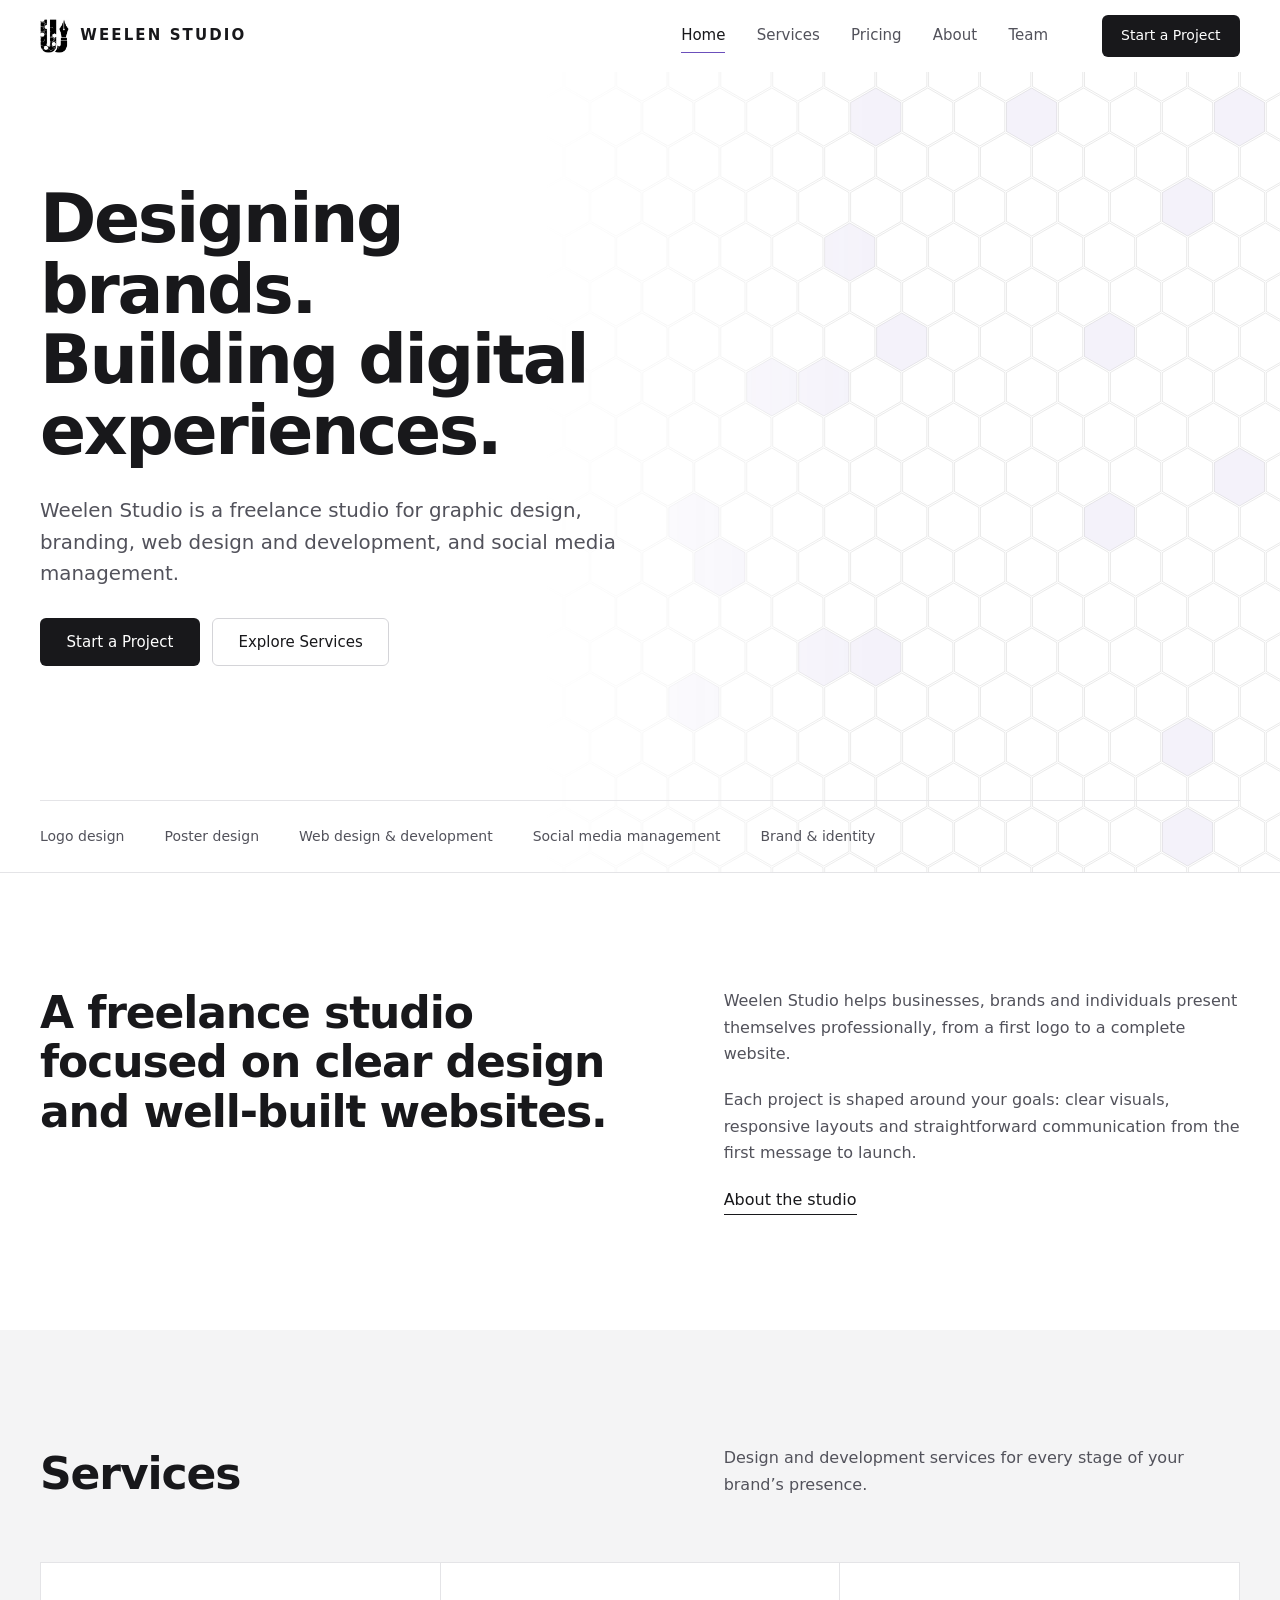
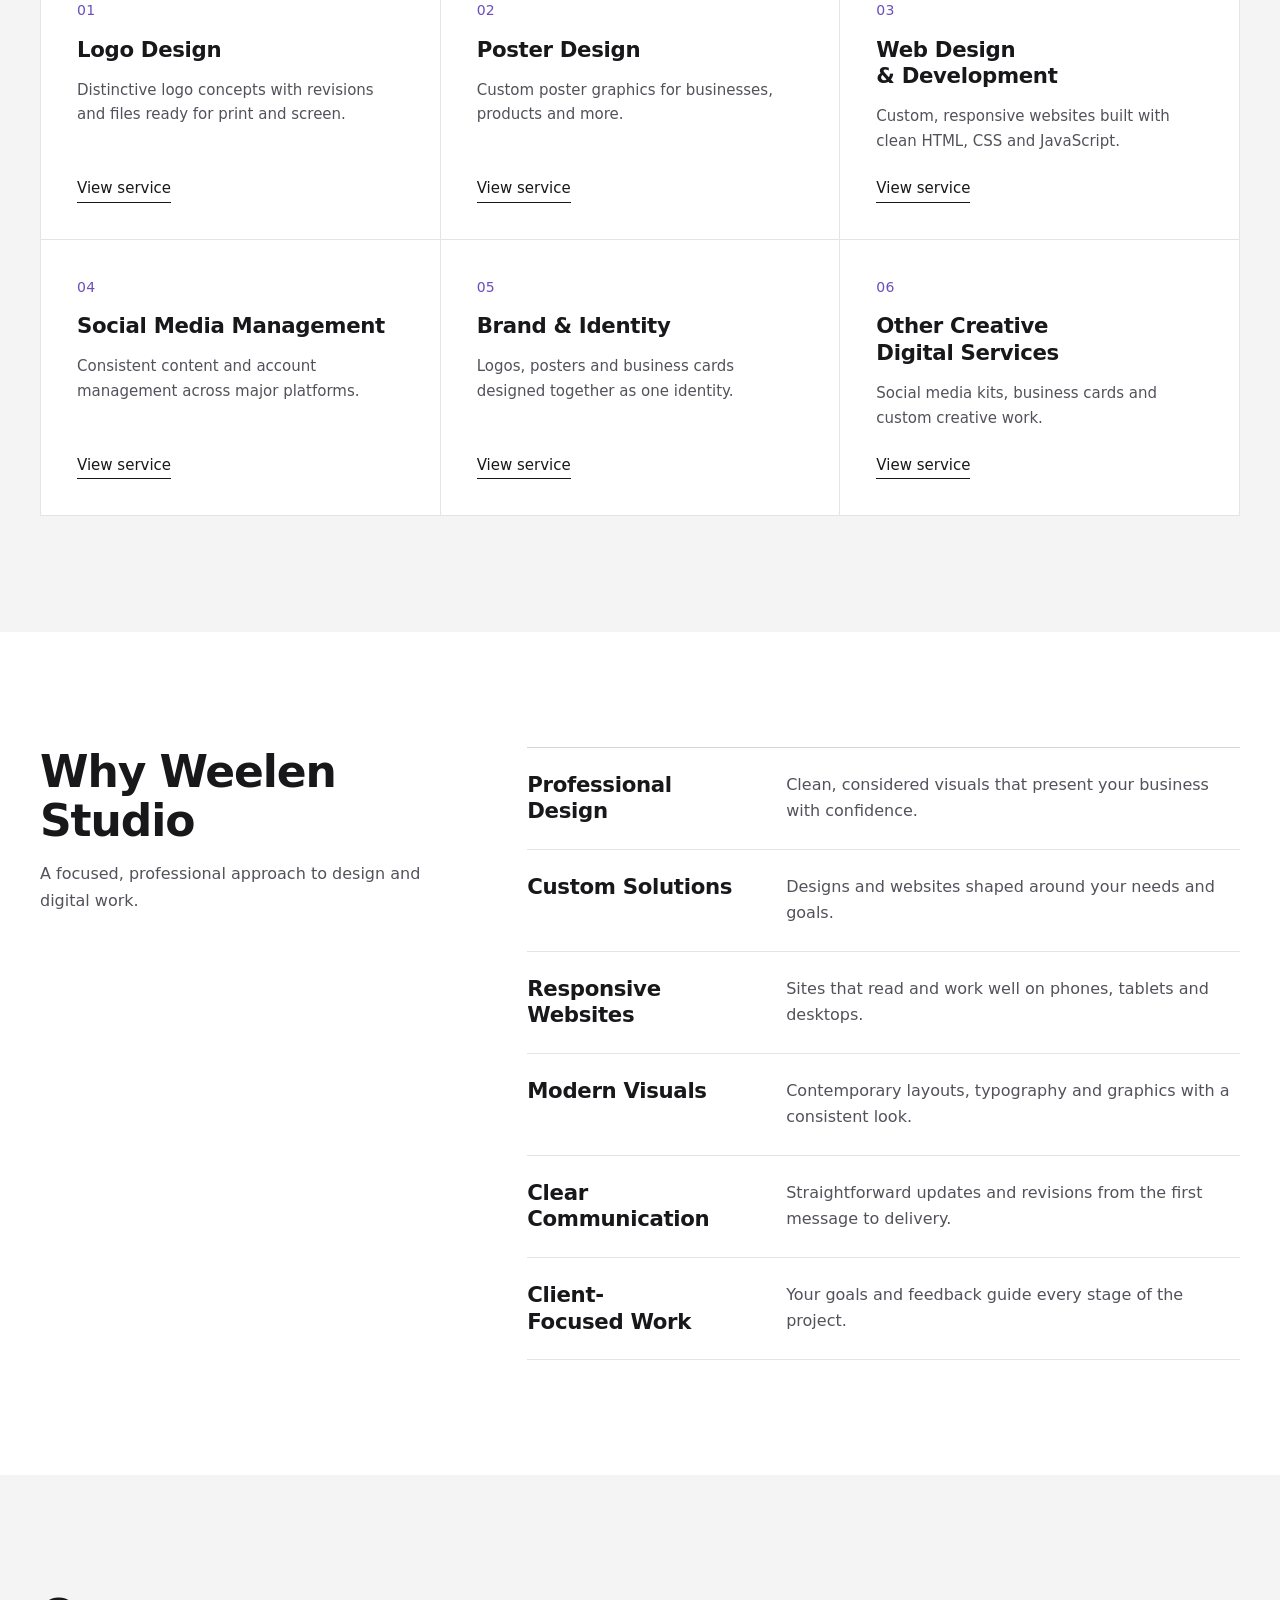
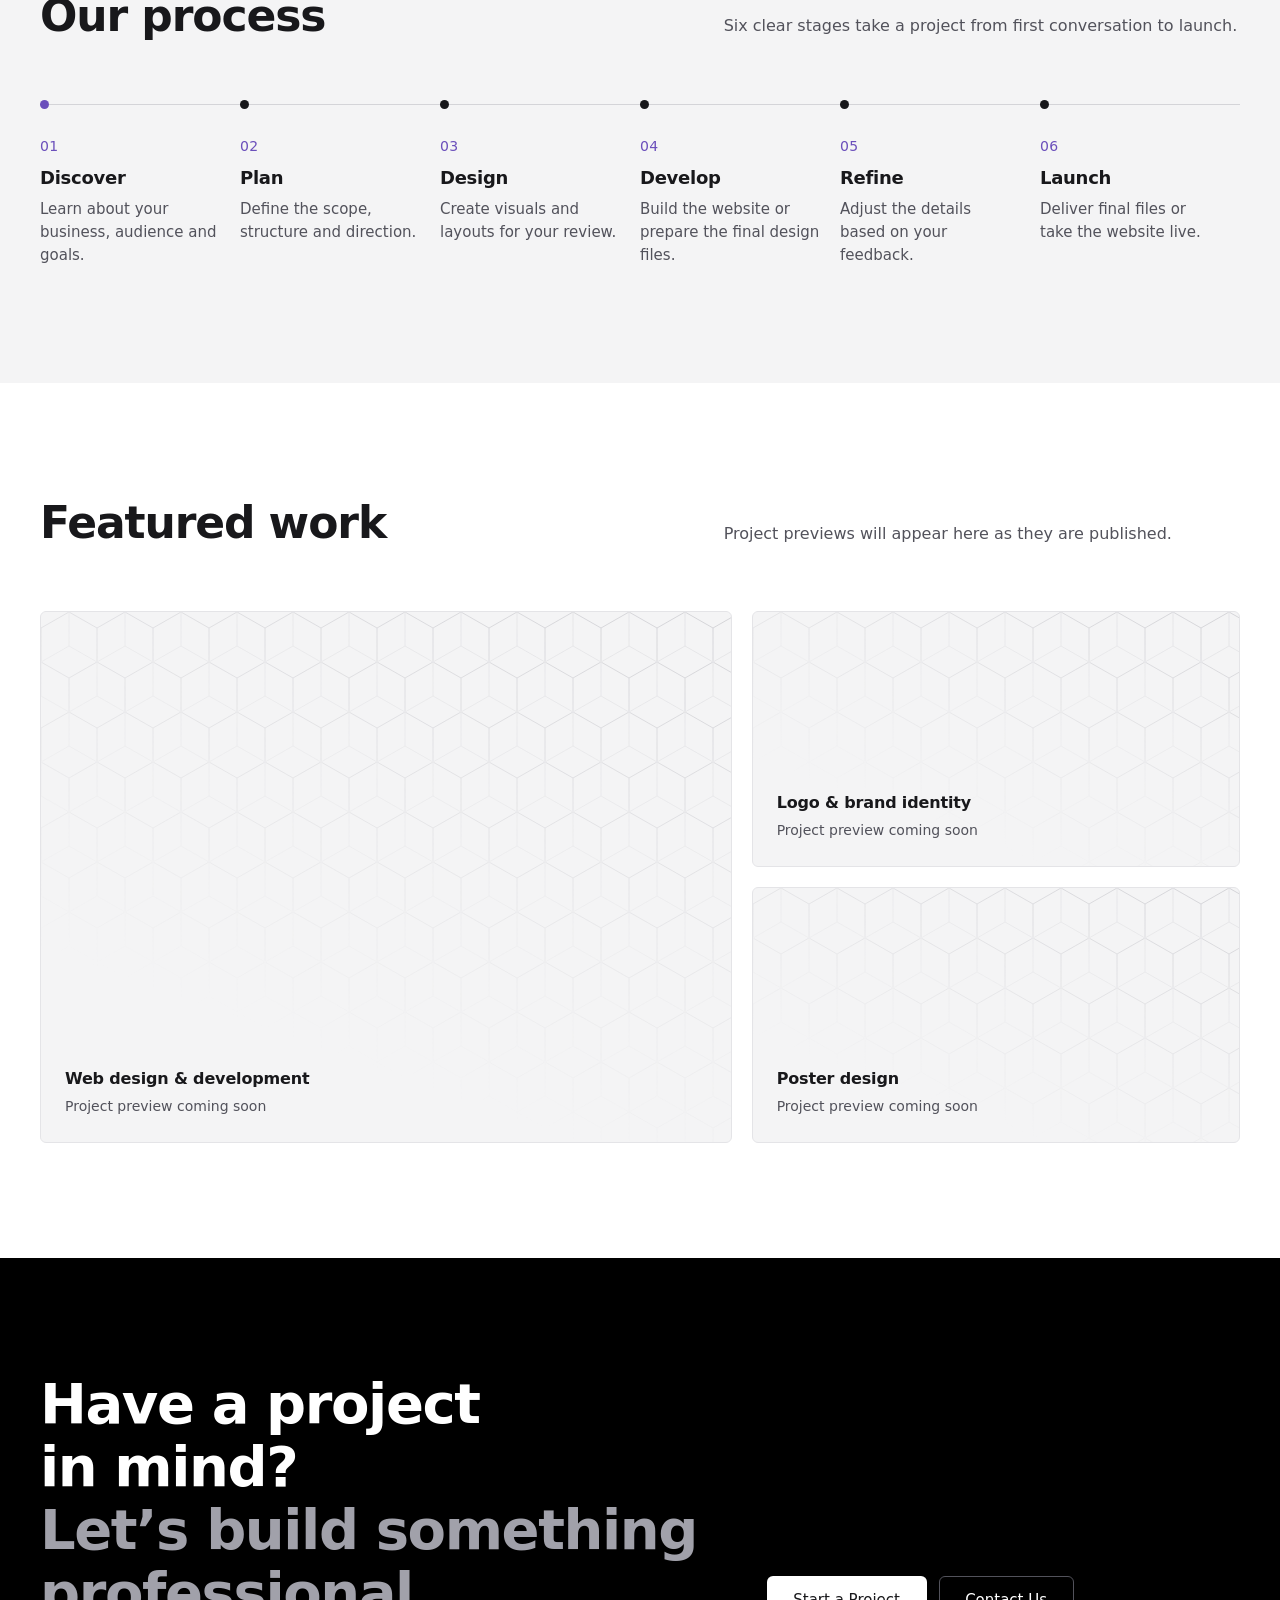
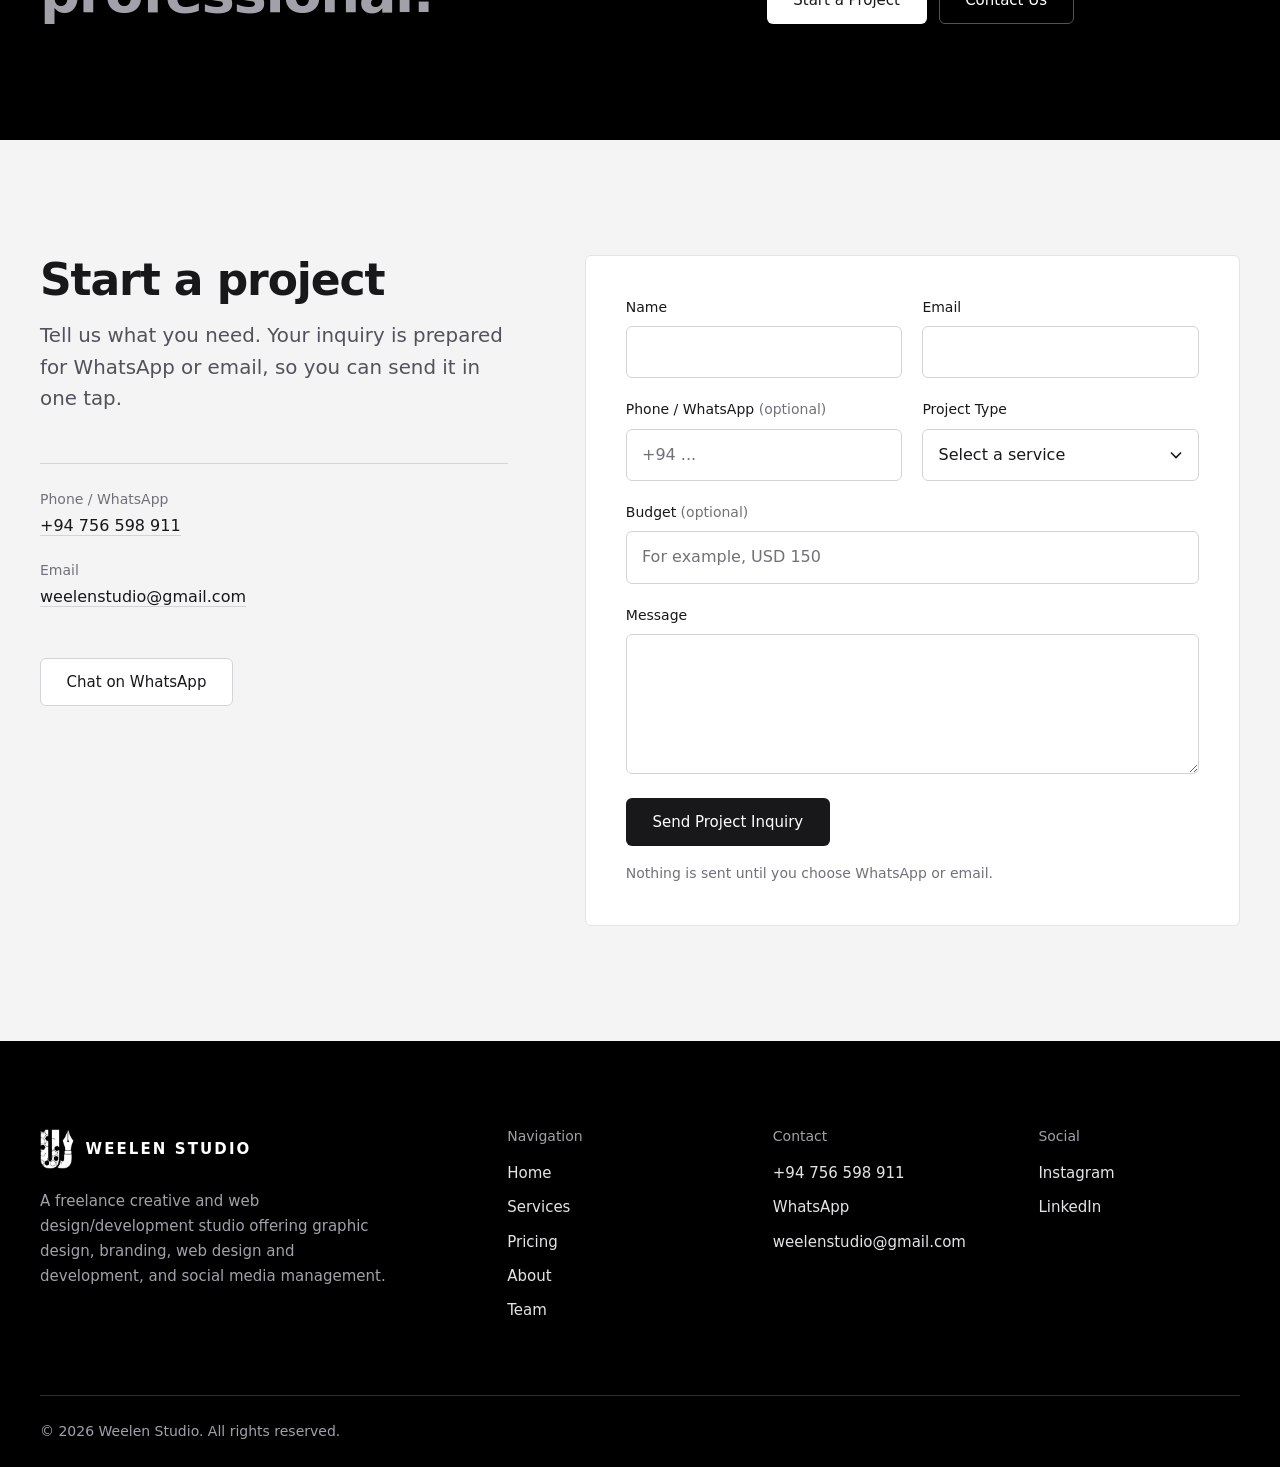
==== index.html @ c7cebca3 "Add files via upload" ====
<!DOCTYPE html>
<html lang="en">
<head>
  <meta charset="utf-8">
  <meta name="viewport" content="width=device-width, initial-scale=1">
  <title>Weelen Studio — Professional Design &amp; Web Development</title>
  <meta name="description" content="Weelen Studio is a freelance creative studio for logo and poster design, branding, web design and development, and social media management.">
  <meta name="theme-color" content="#ffffff">
  <!-- Replace https://www.example.com with the live domain before publishing -->
  <link rel="canonical" href="https://www.example.com/index.html">
  <meta property="og:type" content="website">
  <meta property="og:site_name" content="Weelen Studio">
  <meta property="og:title" content="Weelen Studio — Professional Design &amp; Web Development">
  <meta property="og:description" content="Weelen Studio is a freelance creative studio for logo and poster design, branding, web design and development, and social media management.">
  <meta property="og:url" content="https://www.example.com/index.html">
  <meta property="og:image" content="https://www.example.com/assets/og-image.png">
  <meta name="twitter:card" content="summary_large_image">
  <link rel="icon" type="image/png" href="favicon.png">
  <link rel="apple-touch-icon" href="apple-touch-icon.png">
  <link rel="stylesheet" href="style.css">
  <script>document.documentElement.classList.add('js');</script>
  <script src="script.js" defer></script>
  <script type="application/ld+json">
  {"@context":"https://schema.org","@type":"Organization","name":"Weelen Studio","email":"weelenstudio@gmail.com","telephone":"+94756598911","description":"Freelance creative and web design/development studio offering graphic design, branding, web design and development, and social media management."}
  </script>
</head>
<body>
  <a class="skip-link" href="#main">Skip to content</a>
  <header class="site-header">
    <div class="container header__inner">
      <a class="brand" href="index.html" aria-label="Weelen Studio — home">
        <img class="brand__mark" src="weelen-logo.png" alt="" width="29" height="34">
        <span class="brand__name">WEELEN STUDIO</span>
      </a>
      <nav class="nav" id="site-nav" aria-label="Primary">
        <ul class="nav__list">
          <li><a class="nav__link" href="index.html" aria-current="page">Home</a></li>
          <li><a class="nav__link" href="service.html">Services</a></li>
          <li><a class="nav__link" href="price.html">Pricing</a></li>
          <li><a class="nav__link" href="about.html">About</a></li>
          <li><a class="nav__link" href="team.html">Team</a></li>
        </ul>
        <a class="btn btn--primary btn--sm nav__cta" href="#contact">Start a Project</a>
      </nav>
      <button class="nav-toggle" type="button" aria-expanded="false" aria-controls="site-nav" aria-label="Open menu">
        <span class="nav-toggle__bar"></span><span class="nav-toggle__bar"></span><span class="nav-toggle__bar"></span>
      </button>
    </div>
  </header>
  <main id="main">
    <section class="hero" aria-labelledby="hero-title">
      <div class="hero__canvas" data-hero-canvas aria-hidden="true"><canvas></canvas></div>
      <div class="container hero__inner">
        <div class="hero__copy">
          <h1 id="hero-title"><span class="line"><span>Designing brands.</span></span><span class="line"><span>Building digital experiences.</span></span></h1>
          <p class="lead">Weelen Studio is a freelance studio for graphic design, branding, web design and development, and social media management.</p>
          <div class="btn-row">
            <a class="btn btn--primary" href="#contact">Start a Project</a>
            <a class="btn btn--ghost" href="service.html">Explore Services</a>
          </div>
        </div>
        <ul class="hero__scope" aria-label="Disciplines">
          <li>Logo design</li>
          <li>Poster design</li>
          <li>Web design &amp; development</li>
          <li>Social media management</li>
          <li>Brand &amp; identity</li>
        </ul>
      </div>
    </section>

    <section class="section" aria-labelledby="intro-title">
      <div class="container intro">
        <h2 id="intro-title" data-reveal>A freelance studio focused on clear design and well-built websites.</h2>
        <div class="intro__body" data-reveal data-reveal-delay="80">
          <p>Weelen Studio helps businesses, brands and individuals present themselves professionally, from a first logo to a complete website.</p>
          <p>Each project is shaped around your goals: clear visuals, responsive layouts and straightforward communication from the first message to launch.</p>
          <a class="link" href="about.html">About the studio</a>
        </div>
      </div>
    </section>

    <section class="section section--soft" aria-labelledby="services-title">
      <div class="container">
        <div class="section-head" data-reveal>
          <h2 id="services-title">Services</h2>
          <p>Design and development services for every stage of your brand&rsquo;s presence.</p>
        </div>
        <div class="svc-grid">
        <article class="svc" data-reveal data-reveal-delay="0">
          <span class="num">01</span>
          <h3>Logo Design</h3>
          <p>Distinctive logo concepts with revisions and files ready for print and screen.</p>
          <a class="link" href="service.html#logo-design">View service<span class="visually-hidden">: Logo Design</span></a>
        </article>
        <article class="svc" data-reveal data-reveal-delay="70">
          <span class="num">02</span>
          <h3>Poster Design</h3>
          <p>Custom poster graphics for businesses, products and more.</p>
          <a class="link" href="service.html#poster-design">View service<span class="visually-hidden">: Poster Design</span></a>
        </article>
        <article class="svc" data-reveal data-reveal-delay="140">
          <span class="num">03</span>
          <h3>Web Design &amp; Development</h3>
          <p>Custom, responsive websites built with clean HTML, CSS and JavaScript.</p>
          <a class="link" href="service.html#web-design">View service<span class="visually-hidden">: Web Design &amp; Development</span></a>
        </article>
        <article class="svc" data-reveal data-reveal-delay="0">
          <span class="num">04</span>
          <h3>Social Media Management</h3>
          <p>Consistent content and account management across major platforms.</p>
          <a class="link" href="service.html#social-media">View service<span class="visually-hidden">: Social Media Management</span></a>
        </article>
        <article class="svc" data-reveal data-reveal-delay="70">
          <span class="num">05</span>
          <h3>Brand &amp; Identity</h3>
          <p>Logos, posters and business cards designed together as one identity.</p>
          <a class="link" href="service.html#brand-identity">View service<span class="visually-hidden">: Brand &amp; Identity</span></a>
        </article>
        <article class="svc" data-reveal data-reveal-delay="140">
          <span class="num">06</span>
          <h3>Other Creative Digital Services</h3>
          <p>Social media kits, business cards and custom creative work.</p>
          <a class="link" href="service.html#other-services">View service<span class="visually-hidden">: Other Creative Digital Services</span></a>
        </article>
        </div>
      </div>
    </section>

    <section class="section" aria-labelledby="why-title">
      <div class="container why">
        <div class="why__head" data-reveal>
          <h2 id="why-title">Why Weelen Studio</h2>
          <p>A focused, professional approach to design and digital work.</p>
        </div>
        <div class="rows">
          <div class="row" data-reveal>
            <h3>Professional Design</h3>
            <p>Clean, considered visuals that present your business with confidence.</p>
          </div>
          <div class="row" data-reveal>
            <h3>Custom Solutions</h3>
            <p>Designs and websites shaped around your needs and goals.</p>
          </div>
          <div class="row" data-reveal>
            <h3>Responsive Websites</h3>
            <p>Sites that read and work well on phones, tablets and desktops.</p>
          </div>
          <div class="row" data-reveal>
            <h3>Modern Visuals</h3>
            <p>Contemporary layouts, typography and graphics with a consistent look.</p>
          </div>
          <div class="row" data-reveal>
            <h3>Clear Communication</h3>
            <p>Straightforward updates and revisions from the first message to delivery.</p>
          </div>
          <div class="row" data-reveal>
            <h3>Client-Focused Work</h3>
            <p>Your goals and feedback guide every stage of the project.</p>
          </div>
        </div>
      </div>
    </section>

    <section class="section section--soft" aria-labelledby="process-title">
      <div class="container">
        <div class="section-head" data-reveal>
          <h2 id="process-title">Our process</h2>
          <p>Six clear stages take a project from first conversation to launch.</p>
        </div>
        <ol class="steps">
        <li class="step" data-reveal data-reveal-delay="0">
          <span class="num">01</span>
          <h3>Discover</h3>
          <p>Learn about your business, audience and goals.</p>
        </li>
        <li class="step" data-reveal data-reveal-delay="60">
          <span class="num">02</span>
          <h3>Plan</h3>
          <p>Define the scope, structure and direction.</p>
        </li>
        <li class="step" data-reveal data-reveal-delay="120">
          <span class="num">03</span>
          <h3>Design</h3>
          <p>Create visuals and layouts for your review.</p>
        </li>
        <li class="step" data-reveal data-reveal-delay="180">
          <span class="num">04</span>
          <h3>Develop</h3>
          <p>Build the website or prepare the final design files.</p>
        </li>
        <li class="step" data-reveal data-reveal-delay="240">
          <span class="num">05</span>
          <h3>Refine</h3>
          <p>Adjust the details based on your feedback.</p>
        </li>
        <li class="step" data-reveal data-reveal-delay="300">
          <span class="num">06</span>
          <h3>Launch</h3>
          <p>Deliver final files or take the website live.</p>
        </li>
        </ol>
      </div>
    </section>

    <section class="section" aria-labelledby="work-title">
      <div class="container">
        <div class="section-head" data-reveal>
          <h2 id="work-title">Featured work</h2>
          <p>Project previews will appear here as they are published.</p>
        </div>
        <div class="work">
          <figure class="work__item work__item--lg" data-reveal>
            <figcaption><strong>Web design &amp; development</strong><span>Project preview coming soon</span></figcaption>
          </figure>
          <figure class="work__item work__item--sm" data-reveal data-reveal-delay="80">
            <figcaption><strong>Logo &amp; brand identity</strong><span>Project preview coming soon</span></figcaption>
          </figure>
          <figure class="work__item work__item--sm" data-reveal data-reveal-delay="160">
            <figcaption><strong>Poster design</strong><span>Project preview coming soon</span></figcaption>
          </figure>
        </div>
      </div>
    </section>

    <section class="section section--dark cta" aria-labelledby="cta-title">
      <div class="container cta__inner">
        <h2 id="cta-title" data-reveal>Have a project in mind? <span>Let&rsquo;s build something professional.</span></h2>
        <div class="btn-row" data-reveal data-reveal-delay="80">
          <a class="btn btn--light" href="#contact">Start a Project</a>
          <a class="btn btn--outline-light" href="mailto:weelenstudio@gmail.com">Contact Us</a>
        </div>
      </div>
    </section>

  <section class="section contact" id="contact" aria-labelledby="contact-title">
    <div class="container contact__grid">
      <div class="contact__info" data-reveal>
        <div>
          <h2 id="contact-title">Start a project</h2>
          <p class="lead">Tell us what you need. Your inquiry is prepared for WhatsApp or email, so you can send it in one tap.</p>
        </div>
        <dl class="contact__list">
          <div><dt>Phone / WhatsApp</dt><dd><a href="tel:+94756598911">+94 756 598 911</a></dd></div>
          <div><dt>Email</dt><dd><a href="mailto:weelenstudio@gmail.com">weelenstudio@gmail.com</a></dd></div>
        </dl>
        <div class="btn-row">
          <a class="btn btn--whatsapp" data-whatsapp href="https://wa.me/94756598911?text=Hello%20Weelen%20Studio%2C%20I%20would%20like%20to%20start%20a%20project.%20Could%20we%20discuss%20the%20details%3F" target="_blank" rel="noopener">Chat on WhatsApp</a>
        </div>
      </div>
      <div class="contact__form" data-reveal data-reveal-delay="80">
        <form id="inquiry-form" novalidate aria-label="Project inquiry">
          <div class="form-grid">
            <div class="field">
              <label for="f-name">Name</label>
              <input class="input" id="f-name" name="name" type="text" autocomplete="name" aria-describedby="error-name" required>
              <p class="field__error" id="error-name"></p>
            </div>
            <div class="field">
              <label for="f-email">Email</label>
              <input class="input" id="f-email" name="email" type="email" autocomplete="email" aria-describedby="error-email" required>
              <p class="field__error" id="error-email"></p>
            </div>
            <div class="field">
              <label for="f-phone">Phone / WhatsApp <span class="opt">(optional)</span></label>
              <input class="input" id="f-phone" name="phone" type="tel" autocomplete="tel" placeholder="+94 ..." aria-describedby="error-phone">
              <p class="field__error" id="error-phone"></p>
            </div>
            <div class="field">
              <label for="f-type">Project Type</label>
              <select class="select" id="f-type" name="type" aria-describedby="error-type" required>
                <option value="">Select a service</option>
                <option value="Logo Design">Logo Design</option><option value="Poster Design">Poster Design</option><option value="Web Design &amp; Development">Web Design &amp; Development</option><option value="Social Media Management">Social Media Management</option><option value="Brand &amp; Identity">Brand &amp; Identity</option><option value="Other creative services">Other creative services</option>
              </select>
              <p class="field__error" id="error-type"></p>
            </div>
            <div class="field field--full">
              <label for="f-budget">Budget <span class="opt">(optional)</span></label>
              <input class="input" id="f-budget" name="budget" type="text" placeholder="For example, USD 150" aria-describedby="error-budget">
              <p class="field__error" id="error-budget"></p>
            </div>
            <div class="field field--full">
              <label for="f-message">Message</label>
              <textarea class="textarea" id="f-message" name="message" aria-describedby="error-message" required></textarea>
              <p class="field__error" id="error-message"></p>
            </div>
          </div>
          <div class="form-actions">
            <button class="btn btn--primary" type="submit">Send Project Inquiry</button>
            <p class="form-note">Nothing is sent until you choose WhatsApp or email.</p>
          </div>
        </form>
        <div class="form-success" id="form-success" role="status" hidden>
          <h3>Your inquiry is ready</h3>
          <p>This website does not send messages by itself. Choose how you would like to send your inquiry to Weelen Studio.</p>
          <div class="btn-row">
            <a class="btn btn--primary" id="send-whatsapp" href="https://wa.me/94756598911?text=Hello%20Weelen%20Studio%2C%20I%20would%20like%20to%20start%20a%20project.%20Could%20we%20discuss%20the%20details%3F" target="_blank" rel="noopener">Send on WhatsApp</a>
            <a class="btn btn--ghost" id="send-email" href="mailto:weelenstudio@gmail.com">Send by email</a>
            <button class="btn btn--ghost" id="edit-inquiry" type="button">Edit inquiry</button>
          </div>
        </div>
      </div>
    </div>
  </section>
  </main>

  <footer class="site-footer">
    <div class="container">
      <div class="footer__grid">
        <div class="footer__brand">
          <a class="brand" href="index.html" aria-label="Weelen Studio — home">
            <img class="brand__mark" src="weelen-logo-white.png" alt="" width="34" height="40" loading="lazy">
            <span class="brand__name">WEELEN STUDIO</span>
          </a>
          <p>A freelance creative and web design/development studio offering graphic design, branding, web design and development, and social media management.</p>
        </div>
        <nav aria-label="Footer">
          <h2 class="footer__title">Navigation</h2>
          <ul class="footer__list">
          <li><a href="index.html">Home</a></li>
          <li><a href="service.html">Services</a></li>
          <li><a href="price.html">Pricing</a></li>
          <li><a href="about.html">About</a></li>
          <li><a href="team.html">Team</a></li>
          </ul>
        </nav>
        <div>
          <h2 class="footer__title">Contact</h2>
          <ul class="footer__list">
            <li><a href="tel:+94756598911">+94 756 598 911</a></li>
            <li><a href="https://wa.me/94756598911?text=Hello%20Weelen%20Studio%2C%20I%20would%20like%20to%20start%20a%20project.%20Could%20we%20discuss%20the%20details%3F" target="_blank" rel="noopener">WhatsApp</a></li>
            <li><a href="mailto:weelenstudio@gmail.com">weelenstudio@gmail.com</a></li>
          </ul>
        </div>
        <div>
          <h2 class="footer__title">Social</h2>
          <ul class="footer__list">
            <li><a href="https://www.instagram.com/" target="_blank" rel="noopener">Instagram</a></li>
            <li><a href="https://www.linkedin.com/" target="_blank" rel="noopener">LinkedIn</a></li>
          </ul>
        </div>
      </div>
      <div class="footer__bottom">
        <p>&copy; 2026 Weelen Studio. All rights reserved.</p>
      </div>
    </div>
  </footer>

  <button class="to-top" type="button" aria-label="Back to top">
    <svg width="18" height="18" viewBox="0 0 18 18" fill="none" stroke="currentColor" stroke-width="1.6" aria-hidden="true"><path d="M9 14.5V3.5M3.5 8.5 9 3l5.5 5.5"/></svg>
  </button>
</body>
</html>
---- style.css ----
/* ==========================================================================
   Weelen Studio — shared stylesheet
   1. Design tokens (edit here to re-theme the whole site)
   2. Base
   3. Layout & utilities
   4. Components (header, buttons, cards, forms, footer)
   5. Page sections (home, services, pricing, about, team)
   6. Motion & accessibility
   ========================================================================== */

/* 1. DESIGN TOKENS --------------------------------------------------------- */
:root {
  /* Palette — black, white, charcoal, soft gray + one refined accent */
  --white: #ffffff;
  --black: #000000;
  --charcoal: #27272a;
  --ink: #18181b;
  --gray-700: #3f3f46;
  --gray-600: #52525b;
  --gray-500: #71717a;
  --gray-300: #d4d4d8;
  --gray-200: #e4e4e7;
  --gray-100: #f4f4f5;

  --accent: #6b4fbb;            /* refined purple, used sparingly */
  --accent-strong: #573fa0;     /* hover / pressed */
  --accent-soft: #f1eefa;       /* very light tint */
  --accent-on-dark: #b3a1f0;    /* accent that keeps contrast on black */

  /* RGB triplets (used by the hero canvas and translucent overlays) */
  --ink-rgb: 24, 24, 27;
  --accent-rgb: 107, 79, 187;

  /* Semantic colors */
  --bg: var(--white);
  --bg-alt: var(--gray-100);
  --bg-dark: var(--black);
  --text: var(--ink);
  --text-muted: var(--gray-600);
  --text-subtle: var(--gray-500);
  --text-on-dark: var(--white);
  --text-on-dark-muted: #a1a1aa;
  --border: var(--gray-200);
  --border-strong: var(--gray-300);
  --border-dark: #2f2f33;
  --focus: var(--accent);
  --error: #b42318;

  /* Typography */
  --font: system-ui, -apple-system, BlinkMacSystemFont, 'Segoe UI', Roboto, Oxygen, Ubuntu, Cantarell, 'Open Sans', 'Helvetica Neue', sans-serif;
  --fs-sm: 0.875rem;
  --fs-base: 1rem;
  --fs-lead: clamp(1.0625rem, 1rem + 0.3vw, 1.25rem);
  --fs-h3: clamp(1.125rem, 1.05rem + 0.35vw, 1.375rem);
  --fs-h2: clamp(1.75rem, 1.25rem + 2vw, 2.75rem);
  --fs-h1: clamp(2.375rem, 1.35rem + 4.2vw, 4.25rem);

  /* Spacing & shape */
  --container: 1200px;
  --gutter: clamp(1.25rem, 4vw, 2.5rem);
  --section-space: clamp(4rem, 9vw, 7.5rem);
  --header-h: 72px;
  --radius: 6px;
  --ease: cubic-bezier(0.22, 0.68, 0.2, 1);
}

/* 2. BASE ------------------------------------------------------------------ */
*, *::before, *::after { box-sizing: border-box; }

html {
  scroll-behavior: smooth;
  scroll-padding-top: calc(var(--header-h) + 1rem);
  -webkit-text-size-adjust: 100%;
}

body {
  margin: 0;
  font-family: var(--font);
  font-size: var(--fs-base);
  line-height: 1.65;
  color: var(--text);
  background: var(--bg);
  -webkit-font-smoothing: antialiased;
  text-rendering: optimizeLegibility;
  overflow-x: hidden;
}

body.is-locked { overflow: hidden; }

img, svg, canvas { display: block; max-width: 100%; }

h1, h2, h3, h4 {
  margin: 0;
  font-weight: 600;
  line-height: 1.12;
  letter-spacing: -0.025em;
  text-wrap: balance;
}
h1 { font-size: var(--fs-h1); letter-spacing: -0.035em; line-height: 1.04; }
h2 { font-size: var(--fs-h2); }
h3 { font-size: var(--fs-h3); letter-spacing: -0.015em; line-height: 1.25; }

p { margin: 0; }
ul, ol { margin: 0; padding: 0; list-style: none; }

a { color: inherit; text-decoration: none; }

button { font: inherit; color: inherit; cursor: pointer; }

:focus-visible {
  outline: 2px solid var(--focus);
  outline-offset: 3px;
  border-radius: 2px;
}

::selection { background: var(--ink); color: var(--white); }

/* 3. LAYOUT & UTILITIES ---------------------------------------------------- */
.container {
  width: 100%;
  max-width: calc(var(--container) + var(--gutter) * 2);
  margin-inline: auto;
  padding-inline: var(--gutter);
}

.section { padding-block: var(--section-space); }
.section--soft { background: var(--bg-alt); }
.section--dark { background: var(--bg-dark); color: var(--text-on-dark); }

.section-head {
  display: grid;
  grid-template-columns: minmax(0, 6fr) minmax(0, 5fr);
  gap: 1.25rem 4rem;
  align-items: end;
  margin-bottom: clamp(2.5rem, 5vw, 4rem);
}
.section-head p { color: var(--text-muted); max-width: 34rem; }

.lead { font-size: var(--fs-lead); color: var(--text-muted); line-height: 1.6; max-width: 38rem; }

.visually-hidden {
  position: absolute !important;
  width: 1px; height: 1px;
  margin: -1px; padding: 0;
  overflow: hidden;
  clip: rect(0 0 0 0);
  white-space: nowrap;
  border: 0;
}

.skip-link {
  position: fixed;
  top: 0.75rem; left: 0.75rem;
  z-index: 1000;
  padding: 0.65rem 1rem;
  background: var(--ink);
  color: var(--white);
  border-radius: var(--radius);
  transform: translateY(-200%);
  transition: transform 0.2s var(--ease);
}
.skip-link:focus { transform: translateY(0); }

.link {
  display: inline-flex;
  align-items: center;
  gap: 0.4rem;
  font-weight: 500;
  border-bottom: 1px solid currentColor;
  padding-bottom: 1px;
  transition: color 0.2s, border-color 0.2s;
}
.link:hover { color: var(--accent); }
.section--dark .link:hover, .site-footer .link:hover { color: var(--accent-on-dark); }

/* 4. COMPONENTS ------------------------------------------------------------ */

/* Buttons */
.btn {
  display: inline-flex;
  align-items: center;
  justify-content: center;
  gap: 0.5rem;
  min-height: 48px;
  padding: 0.8rem 1.6rem;
  border: 1px solid transparent;
  border-radius: var(--radius);
  font-size: 0.9375rem;
  font-weight: 500;
  line-height: 1.2;
  text-align: center;
  transition: background-color 0.25s var(--ease), color 0.25s var(--ease),
    border-color 0.25s var(--ease), transform 0.25s var(--ease);
}
.btn:active { transform: translateY(1px); }

.btn--primary { background: var(--ink); color: var(--white); }
.btn--primary:hover { background: var(--accent); }

.btn--ghost { border-color: var(--border-strong); color: var(--ink); background: transparent; }
.btn--ghost:hover { border-color: var(--ink); background: var(--ink); color: var(--white); }

.btn--light { background: var(--white); color: var(--ink); }
.btn--light:hover { background: var(--accent-on-dark); }

.btn--outline-light { border-color: #52525b; color: var(--white); background: transparent; }
.btn--outline-light:hover { border-color: var(--white); background: var(--white); color: var(--ink); }

.btn--whatsapp { border-color: var(--border-strong); background: var(--white); color: var(--ink); }
.btn--whatsapp:hover { border-color: var(--ink); background: var(--ink); color: var(--white); }

.btn--sm { min-height: 42px; padding: 0.55rem 1.15rem; font-size: 0.875rem; }

.btn-row { display: flex; flex-wrap: wrap; gap: 0.75rem; }

.section--dark :focus-visible, .site-footer :focus-visible { outline-color: var(--accent-on-dark); }

/* Header */
.site-header {
  position: sticky;
  top: 0;
  z-index: 100;
  height: var(--header-h);
  background: var(--white);
  border-bottom: 1px solid transparent;
  transition: border-color 0.3s;
}
.site-header.is-scrolled { border-bottom-color: var(--border); }

.header__inner {
  display: flex;
  align-items: center;
  justify-content: space-between;
  height: 100%;
  gap: 1.5rem;
}

.brand { display: inline-flex; align-items: center; gap: 0.7rem; flex-shrink: 0; }
.brand__mark { width: auto; height: 34px; }
.brand__name { font-size: 0.9375rem; font-weight: 700; letter-spacing: 0.14em; white-space: nowrap; }

.nav { display: flex; align-items: center; gap: 2.5rem; }
.nav__list { display: flex; align-items: center; gap: 0.25rem; }
.nav__link {
  position: relative;
  display: inline-block;
  padding: 0.5rem 0.85rem;
  font-size: 0.9375rem;
  color: var(--text-muted);
  transition: color 0.2s;
}
.nav__link::after {
  content: "";
  position: absolute;
  left: 0.85rem; right: 0.85rem; bottom: 0.2rem;
  height: 1px;
  background: var(--ink);
  transform: scaleX(0);
  transform-origin: left;
  transition: transform 0.3s var(--ease);
}
.nav__link:hover { color: var(--ink); }
.nav__link:hover::after { transform: scaleX(1); }
.nav__link[aria-current="page"] { color: var(--ink); font-weight: 500; }
.nav__link[aria-current="page"]::after { transform: scaleX(1); background: var(--accent); }

.nav-toggle {
  display: none;
  position: relative;
  width: 44px; height: 44px;
  margin-right: -10px;
  padding: 0;
  border: 0;
  background: transparent;
}
.nav-toggle__bar {
  position: absolute;
  left: 11px; right: 11px;
  height: 2px;
  background: var(--ink);
  transition: transform 0.3s var(--ease), opacity 0.2s;
}
.nav-toggle__bar:nth-child(1) { top: 16px; }
.nav-toggle__bar:nth-child(2) { top: 21px; }
.nav-toggle__bar:nth-child(3) { top: 26px; }
.nav-toggle[aria-expanded="true"] .nav-toggle__bar:nth-child(1) { transform: translateY(5px) rotate(45deg); }
.nav-toggle[aria-expanded="true"] .nav-toggle__bar:nth-child(2) { opacity: 0; }
.nav-toggle[aria-expanded="true"] .nav-toggle__bar:nth-child(3) { transform: translateY(-5px) rotate(-45deg); }

@media (max-width: 900px) {
  .nav-toggle { display: block; }

  .nav {
    position: fixed;
    top: var(--header-h);
    left: 0; right: 0;
    height: calc(100vh - var(--header-h));
    height: calc(100dvh - var(--header-h));
    flex-direction: column;
    align-items: stretch;
    justify-content: flex-start;
    gap: 2rem;
    padding: 1.5rem var(--gutter) 2.5rem;
    background: var(--white);
    border-top: 1px solid var(--border);
    overflow-y: auto;
    opacity: 0;
    visibility: hidden;
    transform: translateY(-10px);
    transition: opacity 0.3s var(--ease), transform 0.3s var(--ease), visibility 0s linear 0.3s;
  }
  .nav.is-open {
    opacity: 1;
    visibility: visible;
    transform: none;
    transition-delay: 0s;
  }

  .nav__list { flex-direction: column; align-items: stretch; gap: 0; }
  .nav__list li { border-bottom: 1px solid var(--border); }
  .nav__link {
    display: block;
    padding: 1.1rem 0;
    font-size: 1.375rem;
    letter-spacing: -0.015em;
    color: var(--ink);
  }
  .nav__link::after { display: none; }
  .nav__link[aria-current="page"] { color: var(--accent); }

  .nav__list li, .nav__cta {
    opacity: 0;
    transform: translateY(8px);
    transition: opacity 0.35s var(--ease), transform 0.35s var(--ease);
  }
  .nav.is-open .nav__list li, .nav.is-open .nav__cta { opacity: 1; transform: none; }
  .nav.is-open .nav__list li:nth-child(1) { transition-delay: 0.04s; }
  .nav.is-open .nav__list li:nth-child(2) { transition-delay: 0.08s; }
  .nav.is-open .nav__list li:nth-child(3) { transition-delay: 0.12s; }
  .nav.is-open .nav__list li:nth-child(4) { transition-delay: 0.16s; }
  .nav.is-open .nav__list li:nth-child(5) { transition-delay: 0.2s; }
  .nav.is-open .nav__cta { transition-delay: 0.26s; }
}

@media (max-width: 380px) {
  .brand__name { font-size: 0.8125rem; letter-spacing: 0.1em; }
}

/* Numbered markers (used only where content is genuinely a sequence) */
.num {
  font-size: var(--fs-sm);
  font-weight: 500;
  color: var(--accent);
  font-variant-numeric: tabular-nums;
  letter-spacing: 0.02em;
}

/* Service overview grid */
.svc-grid {
  display: grid;
  grid-template-columns: repeat(3, minmax(0, 1fr));
  border-top: 1px solid var(--border);
  border-left: 1px solid var(--border);
}
.svc {
  display: flex;
  flex-direction: column;
  gap: 0.9rem;
  padding: clamp(1.5rem, 3vw, 2.25rem);
  background: var(--white);
  border-right: 1px solid var(--border);
  border-bottom: 1px solid var(--border);
  transition: background-color 0.3s var(--ease);
}
.svc:hover { background: var(--accent-soft); }
.svc p { color: var(--text-muted); font-size: 0.9375rem; flex: 1; }
.svc .link { align-self: flex-start; font-size: 0.9375rem; margin-top: 0.5rem; }

/* Features / definition rows */
.rows { border-top: 1px solid var(--border-strong); }
.row {
  display: grid;
  grid-template-columns: minmax(0, 1fr) minmax(0, 2fr);
  gap: 0.5rem 2rem;
  padding-block: 1.5rem;
  border-bottom: 1px solid var(--border);
}
.row p { color: var(--text-muted); }

/* Forms */
.field { display: flex; flex-direction: column; gap: 0.45rem; }
.field label { font-size: var(--fs-sm); font-weight: 500; }
.field .opt { color: var(--text-subtle); font-weight: 400; }

.input, .select, .textarea {
  width: 100%;
  min-height: 48px;
  padding: 0.75rem 0.95rem;
  font: inherit;
  font-size: 1rem;
  color: var(--ink);
  background: var(--white);
  border: 1px solid var(--border-strong);
  border-radius: var(--radius);
  transition: border-color 0.2s, box-shadow 0.2s;
}
.textarea { min-height: 140px; resize: vertical; line-height: 1.55; }
.select {
  appearance: none;
  padding-right: 2.5rem;
  background-image: url("data:image/svg+xml,%3Csvg xmlns='http://www.w3.org/2000/svg' width='12' height='8' viewBox='0 0 12 8' fill='none' stroke='%2318181b' stroke-width='1.6'%3E%3Cpath d='m1 1.5 5 5 5-5'/%3E%3C/svg%3E");
  background-repeat: no-repeat;
  background-position: right 1rem center;
}
.input:hover, .select:hover, .textarea:hover { border-color: var(--gray-500); }
.input:focus, .select:focus, .textarea:focus {
  outline: none;
  border-color: var(--accent);
  box-shadow: 0 0 0 3px rgba(var(--accent-rgb), 0.18);
}
.input::placeholder, .textarea::placeholder { color: var(--gray-500); }
.field.has-error .input, .field.has-error .select, .field.has-error .textarea { border-color: var(--error); }
.field__error { min-height: 0; font-size: var(--fs-sm); color: var(--error); }
.field__error:empty { display: none; }

.form-grid { display: grid; grid-template-columns: repeat(2, minmax(0, 1fr)); gap: 1.25rem; }
.form-grid .field--full { grid-column: 1 / -1; }
.form-note { font-size: var(--fs-sm); color: var(--text-subtle); }

.form-success {
  padding: clamp(1.5rem, 3vw, 2.25rem);
  background: var(--bg-alt);
  border: 1px solid var(--border);
  border-radius: var(--radius);
}
.form-success[hidden] { display: none; }
.form-success h3 { margin-bottom: 0.6rem; }
.form-success p { color: var(--text-muted); margin-bottom: 1.5rem; max-width: 32rem; }

/* Contact section */
.contact { background: var(--bg-alt); }
.contact__grid {
  display: grid;
  grid-template-columns: minmax(0, 5fr) minmax(0, 7fr);
  gap: clamp(2.5rem, 6vw, 6rem);
  align-items: start;
}
.contact__info .lead { margin-top: 1rem; }
.contact__info { display: flex; flex-direction: column; gap: 2rem; }
.contact__list { display: grid; gap: 1.25rem; border-top: 1px solid var(--border-strong); padding-top: 1.5rem; }
.contact__list dt { font-size: var(--fs-sm); color: var(--text-subtle); }
.contact__list dd { margin: 0.1rem 0 0; font-weight: 500; overflow-wrap: anywhere; }
.contact__list a { border-bottom: 1px solid var(--border-strong); transition: border-color 0.2s, color 0.2s; }
.contact__list a:hover { color: var(--accent); border-color: var(--accent); }
.contact__form {
  padding: clamp(1.5rem, 3.5vw, 2.5rem);
  background: var(--white);
  border: 1px solid var(--border);
  border-radius: var(--radius);
}
.contact__form form { display: grid; gap: 1.5rem; }
.contact__form form[hidden] { display: none; }
.form-actions { display: flex; flex-wrap: wrap; align-items: center; gap: 1rem 1.5rem; }

/* Footer */
.site-footer { background: var(--bg-dark); color: var(--text-on-dark); padding-top: clamp(3.5rem, 7vw, 5.5rem); }
.footer__grid {
  display: grid;
  grid-template-columns: minmax(0, 2fr) repeat(3, minmax(0, 1fr));
  gap: 2.5rem clamp(2rem, 5vw, 4rem);
  padding-bottom: clamp(3rem, 6vw, 4.5rem);
}
.footer__brand { display: flex; flex-direction: column; gap: 1.25rem; align-items: flex-start; }
.footer__brand .brand__mark { height: 40px; }
.footer__brand p { color: var(--text-on-dark-muted); max-width: 22rem; font-size: 0.9375rem; }
.footer__title { font-size: var(--fs-sm); font-weight: 500; color: var(--text-on-dark-muted); margin-bottom: 1rem; letter-spacing: 0; }
.footer__list { display: grid; gap: 0.6rem; font-size: 0.9375rem; }
.footer__list a { color: #e4e4e7; transition: color 0.2s; overflow-wrap: anywhere; }
.footer__list a:hover { color: var(--accent-on-dark); }
.footer__bottom {
  display: flex;
  flex-wrap: wrap;
  justify-content: space-between;
  gap: 0.5rem 2rem;
  padding-block: 1.5rem;
  border-top: 1px solid var(--border-dark);
  font-size: var(--fs-sm);
  color: var(--text-on-dark-muted);
}

/* Back to top */
.to-top {
  position: fixed;
  right: clamp(1rem, 3vw, 2rem);
  bottom: clamp(1rem, 3vw, 2rem);
  z-index: 90;
  display: grid;
  place-items: center;
  width: 46px; height: 46px;
  border: 1px solid var(--border-strong);
  border-radius: 50%;
  background: var(--white);
  color: var(--ink);
  opacity: 0;
  visibility: hidden;
  transform: translateY(8px);
  transition: opacity 0.3s, transform 0.3s var(--ease), visibility 0s linear 0.3s,
    background-color 0.2s, color 0.2s, border-color 0.2s;
}
.to-top.is-visible { opacity: 1; visibility: visible; transform: none; transition-delay: 0s; }
.to-top:hover { background: var(--ink); color: var(--white); border-color: var(--ink); }

/* Custom cursor — enabled by script.js only on fine-pointer devices */
.cursor-dot, .cursor-ring {
  position: fixed;
  top: 0; left: 0;
  z-index: 10000;
  pointer-events: none;
  opacity: 0;
  mix-blend-mode: difference;
  transition: opacity 0.25s;
  will-change: transform;
}
.cursor-dot i {
  display: block;
  width: 8px; height: 8px;
  margin: -4px 0 0 -4px;
  border-radius: 50%;
  background: #fff;
  transition: transform 0.25s var(--ease);
}
.cursor-ring i {
  display: block;
  width: 38px; height: 38px;
  margin: -19px 0 0 -19px;
  border: 1.5px solid #fff;
  border-radius: 50%;
  transition: transform 0.3s var(--ease), background-color 0.3s;
}
html.has-cursor .cursor-dot.is-on, html.has-cursor .cursor-ring.is-on { opacity: 1; }
.cursor-ring.is-hover i { transform: scale(1.55); background: rgba(255, 255, 255, 0.22); }
.cursor-dot.is-hover i { transform: scale(0.5); }
.cursor-ring.is-down i { transform: scale(0.8); }
.cursor-ring.is-hover.is-down i { transform: scale(1.3); }
.cursor-dot.is-text, .cursor-ring.is-text { opacity: 0 !important; }

html.has-cursor, html.has-cursor a, html.has-cursor button, html.has-cursor label,
html.has-cursor summary, html.has-cursor [role="tab"] { cursor: none; }
html.has-cursor input, html.has-cursor textarea, html.has-cursor select { cursor: text; }
html.has-cursor select { cursor: pointer; }

/* 5. PAGE SECTIONS --------------------------------------------------------- */

/* Home hero */
.hero { position: relative; overflow: hidden; border-bottom: 1px solid var(--border); }
.hero__canvas {
  position: absolute;
  top: 0; right: 0; bottom: 0;
  width: 58%;
  -webkit-mask-image: linear-gradient(90deg, transparent 0, #000 45%);
  mask-image: linear-gradient(90deg, transparent 0, #000 45%);
}
.hero__canvas canvas { width: 100%; height: 100%; }
.hero__inner {
  position: relative;
  z-index: 1;
  display: flex;
  flex-direction: column;
  justify-content: space-between;
  gap: 3rem;
  min-height: clamp(32rem, calc(100svh - var(--header-h)), 50rem);
  padding-top: clamp(3.5rem, 9vw, 7rem);
}
.hero__copy { display: grid; gap: 1.75rem; max-width: 40rem; justify-items: start; }
.hero h1 { max-width: 13em; }
.hero h1 .line { display: block; overflow: hidden; padding-bottom: 0.1em; margin-bottom: -0.1em; }
.hero h1 .line > span { display: block; text-wrap: pretty; animation: rise 0.9s var(--ease) both; }
.hero h1 .line:nth-child(2) > span { animation-delay: 0.12s; }
.hero__copy .lead, .hero__copy .btn-row { animation: fade 0.8s var(--ease) 0.35s both; }
.hero__copy .btn-row { animation-delay: 0.45s; }

.hero__scope {
  position: relative;
  display: flex;
  flex-wrap: wrap;
  gap: 0.5rem 2.5rem;
  padding-block: 1.5rem;
  border-top: 1px solid var(--border);
  font-size: var(--fs-sm);
  color: var(--text-muted);
  animation: fade 0.8s var(--ease) 0.6s both;
}

@keyframes rise { from { transform: translateY(105%); } to { transform: none; } }
@keyframes fade { from { opacity: 0; transform: translateY(10px); } to { opacity: 1; transform: none; } }

@media (max-width: 900px) {
  .hero__canvas {
    width: 100%;
    -webkit-mask-image: linear-gradient(180deg, transparent 10%, #000 100%);
    mask-image: linear-gradient(180deg, transparent 10%, #000 100%);
  }
}

/* Intro */
.intro { display: grid; grid-template-columns: minmax(0, 6fr) minmax(0, 5fr); gap: 2rem 4rem; align-items: start; }
.intro__body { display: grid; gap: 1.25rem; color: var(--text-muted); }
.intro__body .link { justify-self: start; color: var(--ink); }
.intro__body .link:hover { color: var(--accent); }

/* Why */
.why { display: grid; grid-template-columns: minmax(0, 4fr) minmax(0, 7fr); gap: 2.5rem 5rem; align-items: start; }
.why__head { position: sticky; top: calc(var(--header-h) + 2rem); display: grid; gap: 1rem; }
.why__head p { color: var(--text-muted); }

/* Process (home): horizontal timeline that becomes vertical */
.steps { display: grid; grid-template-columns: repeat(6, minmax(0, 1fr)); }
.step { position: relative; padding: 1.75rem 1.25rem 0 0; border-top: 1px solid var(--border-strong); }
.step::before {
  content: "";
  position: absolute;
  top: -5px; left: 0;
  width: 9px; height: 9px;
  border-radius: 50%;
  background: var(--ink);
}
.step:first-child::before { background: var(--accent); }
.step h3 { margin: 0.5rem 0; font-size: 1.125rem; }
.step p { color: var(--text-muted); font-size: 0.9375rem; line-height: 1.55; }

@media (max-width: 1024px) {
  .steps { grid-template-columns: minmax(0, 1fr); max-width: 42rem; }
  .step { padding: 0 0 2.25rem 2rem; border-top: 0; border-left: 1px solid var(--border-strong); }
  .step:last-child { padding-bottom: 0; }
  .step::before { top: 0.35rem; left: -5px; }
}

/* Featured work placeholders */
.work { display: grid; grid-template-columns: repeat(12, minmax(0, 1fr)); grid-auto-rows: minmax(14rem, auto); gap: 1.25rem; }
.work__item { position: relative; display: flex; flex-direction: column; justify-content: flex-end; min-height: 16rem; margin: 0; padding: 1.5rem; overflow: hidden; background-color: var(--bg-alt); border: 1px solid var(--border); border-radius: var(--radius); }
.work__item::before {
  content: "";
  position: absolute;
  inset: 0;
  background-image: url("data:image/svg+xml,%3Csvg xmlns='http://www.w3.org/2000/svg' width='56' height='100' viewBox='0 0 56 100'%3E%3Cpath d='M28 66 0 50V16L28 0l28 16v34zM28 66v34' fill='none' stroke='%23d4d4d8'/%3E%3Cpath d='M28 0v34L0 50v34l28 16 28-16V50L28 34' fill='none' stroke='%23e4e4e7'/%3E%3C/svg%3E");
  background-size: 56px 100px;
  -webkit-mask-image: linear-gradient(200deg, #000 0, transparent 75%);
  mask-image: linear-gradient(200deg, #000 0, transparent 75%);
  transition: transform 0.6s var(--ease);
}
.work__item:hover::before { transform: scale(1.04); }
.work__item figcaption { position: relative; display: grid; gap: 0.15rem; }
.work__item strong { font-weight: 600; letter-spacing: -0.01em; }
.work__item span { font-size: var(--fs-sm); color: var(--text-muted); }
.work__item--lg { grid-column: span 7; grid-row: span 2; }
.work__item--sm { grid-column: span 5; }

@media (max-width: 900px) {
  .work { grid-template-columns: minmax(0, 1fr); }
  .work__item--lg, .work__item--sm { grid-column: auto; grid-row: auto; }
  .work__item { min-height: 14rem; }
}

/* CTA band */
.cta__inner { display: grid; grid-template-columns: minmax(0, 7fr) minmax(0, 5fr); gap: 2rem 4rem; align-items: end; }
.cta h2 { font-size: clamp(2rem, 1.3rem + 3vw, 3.5rem); }
.cta h2 span { display: block; color: var(--text-on-dark-muted); }
.cta .btn-row { justify-content: flex-start; }

/* Inner page hero */
.page-hero { padding-block: clamp(3.5rem, 9vw, 7rem) clamp(2.5rem, 6vw, 4.5rem); border-bottom: 1px solid var(--border); }
.page-hero__inner { display: grid; gap: 1.5rem; justify-items: start; }
.page-hero__inner > h1, .page-hero__inner > .lead { max-width: 46rem; }
.page-hero h1 { font-size: clamp(2.25rem, 1.4rem + 3.6vw, 3.75rem); }

/* Services page */
.chips { display: flex; flex-wrap: wrap; gap: 0.6rem; margin-top: 1rem; }
.chip {
  padding: 0.5rem 1rem;
  border: 1px solid var(--border-strong);
  border-radius: 999px;
  font-size: var(--fs-sm);
  color: var(--text-muted);
  transition: border-color 0.2s, color 0.2s, background-color 0.2s;
}
.chip:hover { border-color: var(--ink); color: var(--ink); }

.service {
  display: grid;
  grid-template-columns: minmax(0, 4fr) minmax(0, 8fr);
  gap: 1.5rem clamp(2rem, 6vw, 6rem);
  padding-block: clamp(2.5rem, 6vw, 4.5rem);
  border-top: 1px solid var(--border);
}
.service:first-of-type { border-top: 0; }
.service__head { position: sticky; top: calc(var(--header-h) + 2rem); align-self: start; display: grid; gap: 0.75rem; }
.service__head .num { font-size: 1rem; }
.service__body { display: grid; gap: 1.75rem; }
.service__body > p { max-width: 40rem; color: var(--text-muted); font-size: var(--fs-lead); line-height: 1.6; }
.deliverables h3 { font-size: var(--fs-sm); font-weight: 600; letter-spacing: 0; margin-bottom: 0.9rem; }
.deliverables h3 span { font-weight: 400; color: var(--text-muted); }
.deliverables ul { display: grid; grid-template-columns: repeat(2, minmax(0, 1fr)); gap: 0 2.5rem; border-top: 1px solid var(--border); }
.deliverables li { padding: 0.75rem 0; border-bottom: 1px solid var(--border); font-size: 0.9375rem; }
.service__cta { display: flex; flex-wrap: wrap; align-items: center; gap: 1rem 1.75rem; }

/* Pricing page */
.price-tabs {
  display: flex;
  gap: 0.25rem 2rem;
  overflow-x: auto;
  border-bottom: 1px solid var(--border);
  scrollbar-width: thin;
  -webkit-overflow-scrolling: touch;
}
.price-tab {
  position: relative;
  flex-shrink: 0;
  padding: 1rem 0;
  border: 0;
  background: transparent;
  font-size: 0.9375rem;
  color: var(--text-muted);
  white-space: nowrap;
  transition: color 0.2s;
}
.price-tab::after {
  content: "";
  position: absolute;
  left: 0; right: 0; bottom: -1px;
  height: 2px;
  background: var(--accent);
  transform: scaleX(0);
  transition: transform 0.3s var(--ease);
}
.price-tab:hover { color: var(--ink); }
.price-tab[aria-selected="true"] { color: var(--ink); font-weight: 600; }
.price-tab[aria-selected="true"]::after { transform: scaleX(1); }

.price-panel { padding-top: clamp(2rem, 4vw, 3rem); }
.section--pricing { padding-top: clamp(2rem, 4vw, 3rem); }
.price-panel[hidden] { display: none; }
.price-panel__head { display: flex; flex-wrap: wrap; align-items: end; justify-content: space-between; gap: 1rem 2rem; margin-bottom: 1.5rem; }
.price-panel__head p { color: var(--text-muted); margin-top: 0.5rem; }

.view-toggle { display: inline-flex; padding: 3px; border: 1px solid var(--border-strong); border-radius: var(--radius); }
.view-toggle button {
  padding: 0.4rem 0.95rem;
  border: 0;
  border-radius: 4px;
  background: transparent;
  font-size: var(--fs-sm);
  color: var(--text-muted);
  transition: background-color 0.2s, color 0.2s;
}
.view-toggle button[aria-pressed="true"] { background: var(--ink); color: var(--white); }

.tiers { border-top: 1px solid var(--ink); }
.tier {
  display: grid;
  grid-template-columns: 9rem minmax(11rem, 14rem) minmax(0, 1fr) auto;
  gap: 1rem 2.5rem;
  align-items: start;
  padding-block: clamp(1.75rem, 3vw, 2.5rem);
  border-bottom: 1px solid var(--border);
  transition: background-color 0.3s var(--ease);
}
.tier__name { font-size: var(--fs-h3); font-weight: 600; letter-spacing: -0.015em; padding-top: 0.35rem; }
.price { display: flex; flex-direction: column; gap: 0.15rem; }
.price__row { display: flex; align-items: baseline; gap: 0.5rem; }
.price__cur { font-size: 0.9375rem; font-weight: 500; color: var(--text-muted); }
.price__num { font-size: clamp(2.25rem, 1.6rem + 2.4vw, 3.25rem); font-weight: 600; letter-spacing: -0.035em; line-height: 1; font-variant-numeric: tabular-nums; }
.price__per { font-size: var(--fs-sm); color: var(--text-muted); }

.features { display: grid; grid-template-columns: repeat(2, minmax(0, 1fr)); gap: 0.55rem 2rem; padding-top: 0.45rem; }
.features li { position: relative; padding-left: 1.1rem; font-size: 0.9375rem; color: var(--gray-700); line-height: 1.5; }
.features li::before { content: ""; position: absolute; left: 0; top: 0.65em; width: 6px; height: 1px; background: var(--ink); }
.tier__cta { padding-top: 0.15rem; }

@media (min-width: 901px) {
  .tiers[data-view="compare"] {
    display: grid;
    grid-template-columns: repeat(auto-fit, minmax(14.5rem, 1fr));
    gap: 1px;
    border: 1px solid var(--border);
    background: var(--border);
  }
  .tiers[data-view="compare"] .tier {
    display: flex;
    flex-direction: column;
    gap: 1.25rem;
    padding: 2rem 1.75rem;
    background: var(--white);
    border: 0;
  }
  .tiers[data-view="compare"] .tier__name { padding-top: 0; }
  .tiers[data-view="compare"] .features { grid-template-columns: minmax(0, 1fr); align-content: start; flex: 1; padding-top: 0; }
  .tiers[data-view="compare"] .tier__cta { padding-top: 0.5rem; }
  .tiers[data-view="compare"] .tier__cta .btn { width: 100%; }
}

@media (max-width: 1100px) {
  .tier { grid-template-columns: 7rem minmax(10rem, 13rem) minmax(0, 1fr); }
  .tier__cta { grid-column: 3; }
  .features { grid-template-columns: minmax(0, 1fr); }
}

@media (max-width: 900px) {
  .view-toggle { display: none; }
  .tier { grid-template-columns: minmax(0, 1fr) auto; gap: 1.25rem; }
  .tier__name { grid-column: 1; grid-row: 1; align-self: center; padding-top: 0; }
  .price { grid-column: 2; grid-row: 1; align-items: flex-end; text-align: right; }
  .features { grid-column: 1 / -1; grid-row: 2; padding-top: 0; }
  .tier__cta { grid-column: 1 / -1; grid-row: 3; }
  .tier__cta .btn { width: 100%; }
}

.price-help { display: grid; grid-template-columns: minmax(0, 1fr) auto; gap: 1.5rem 3rem; align-items: center; }
.price-help p { color: var(--text-muted); max-width: 36rem; margin-top: 1rem; }

/* About page */
.about-intro { display: grid; grid-template-columns: minmax(0, 6fr) minmax(0, 5fr); gap: 2rem 5rem; align-items: start; }
.about-intro__body { display: grid; gap: 1.25rem; color: var(--text-muted); }

.workflow { display: grid; grid-template-columns: repeat(2, minmax(0, 1fr)); gap: 0 clamp(2rem, 6vw, 6rem); counter-reset: none; }
.workflow li { display: grid; align-content: start; grid-template-columns: 3rem minmax(0, 1fr); gap: 0.25rem 1rem; padding-block: 1.75rem; border-top: 1px solid var(--border-strong); }
.workflow .num { padding-top: 0.2rem; }
.workflow h3 { font-size: 1.125rem; }
.workflow p { grid-column: 2; color: var(--text-muted); font-size: 0.9375rem; }

.mv { display: grid; grid-template-columns: repeat(2, minmax(0, 1fr)); gap: 1px; background: var(--border-dark); border: 1px solid var(--border-dark); }
.mv > div { display: grid; gap: 1rem; align-content: start; padding: clamp(1.75rem, 4vw, 3rem); background: var(--bg-dark); }
.mv h3 { font-size: var(--fs-h3); letter-spacing: -0.015em; color: var(--accent-on-dark); }
.mv p { font-size: var(--fs-lead); line-height: 1.55; color: #e4e4e7; max-width: 30rem; }

/* Team page */
.founder { display: grid; grid-template-columns: minmax(0, 5fr) minmax(0, 6fr); gap: 2.5rem clamp(2.5rem, 7vw, 6rem); align-items: center; }
.founder__photo {
  position: relative;
  display: grid;
  place-items: center;
  aspect-ratio: 4 / 5;
  overflow: hidden;
  margin: 0;
  background-color: var(--bg-alt);
  border: 1px solid var(--border);
  border-radius: var(--radius);
}
.founder__photo::before {
  content: "";
  position: absolute;
  inset: 0;
  background-image: url("data:image/svg+xml,%3Csvg xmlns='http://www.w3.org/2000/svg' width='56' height='100' viewBox='0 0 56 100'%3E%3Cpath d='M28 66 0 50V16L28 0l28 16v34zM28 66v34' fill='none' stroke='%23d4d4d8'/%3E%3Cpath d='M28 0v34L0 50v34l28 16 28-16V50L28 34' fill='none' stroke='%23e4e4e7'/%3E%3C/svg%3E");
  background-size: 56px 100px;
  -webkit-mask-image: radial-gradient(circle at 50% 45%, transparent 22%, #000 90%);
  mask-image: radial-gradient(circle at 50% 45%, transparent 22%, #000 90%);
}
.founder__photo img { position: relative; width: 34%; height: auto; opacity: 0.9; }
.founder__photo figcaption { position: absolute; left: 1.25rem; bottom: 1rem; font-size: var(--fs-sm); color: var(--text-muted); }
.founder__body { display: grid; gap: 1.5rem; justify-items: start; }
.founder__role { font-size: var(--fs-lead); color: var(--accent); font-weight: 500; }
.founder__body p { color: var(--text-muted); max-width: 34rem; }
.founder__links { display: grid; gap: 0.5rem; padding-top: 1.25rem; border-top: 1px solid var(--border); width: 100%; max-width: 34rem; font-size: 0.9375rem; }
.founder__links a { justify-self: start; border-bottom: 1px solid var(--border-strong); }
.founder__links a:hover { color: var(--accent); border-color: var(--accent); }

/* 6. RESPONSIVE ------------------------------------------------------------ */
@media (max-width: 1024px) {
  .footer__grid { grid-template-columns: repeat(3, minmax(0, 1fr)); }
  .footer__brand { grid-column: 1 / -1; }
  .svc-grid { grid-template-columns: repeat(2, minmax(0, 1fr)); }
  .why { grid-template-columns: minmax(0, 1fr); }
  .why__head { position: static; }
}

@media (max-width: 900px) {
  .section-head, .intro, .about-intro, .contact__grid, .cta__inner, .founder, .service { grid-template-columns: minmax(0, 1fr); }
  .section-head { align-items: start; }
  .service__head { position: static; }
  .workflow, .mv { grid-template-columns: minmax(0, 1fr); }
  .price-help { grid-template-columns: minmax(0, 1fr); }
  .founder__photo { max-width: 26rem; }
}

@media (max-width: 640px) {
  .svc-grid { grid-template-columns: minmax(0, 1fr); }
  .row { grid-template-columns: minmax(0, 1fr); }
  .form-grid { grid-template-columns: minmax(0, 1fr); }
  .deliverables ul { grid-template-columns: minmax(0, 1fr); }
  .footer__grid { grid-template-columns: repeat(2, minmax(0, 1fr)); }
  .btn-row .btn { flex: 1 1 100%; }
  .hero__scope { gap: 0.35rem 1.5rem; }
  .contact__form { padding: 1.25rem; }
  .form-actions .btn { flex: 1 1 100%; }
}

@media (max-width: 420px) {
  .footer__grid { grid-template-columns: minmax(0, 1fr); }
  .price__num { font-size: 2.125rem; }
}

/* Scroll reveal (only active when JavaScript is running) */
.js [data-reveal] {
  opacity: 0;
  transform: translateY(14px);
  transition: opacity 0.6s var(--ease), transform 0.6s var(--ease);
}
.js [data-reveal].is-visible { opacity: 1; transform: none; }

/* Reduced motion */
@media (prefers-reduced-motion: reduce) {
  html { scroll-behavior: auto; }
  *, *::before, *::after {
    animation-duration: 0.01ms !important;
    animation-delay: 0ms !important;
    animation-iteration-count: 1 !important;
    transition-duration: 0.01ms !important;
    transition-delay: 0ms !important;
  }
  .js [data-reveal] { opacity: 1; transform: none; }
}
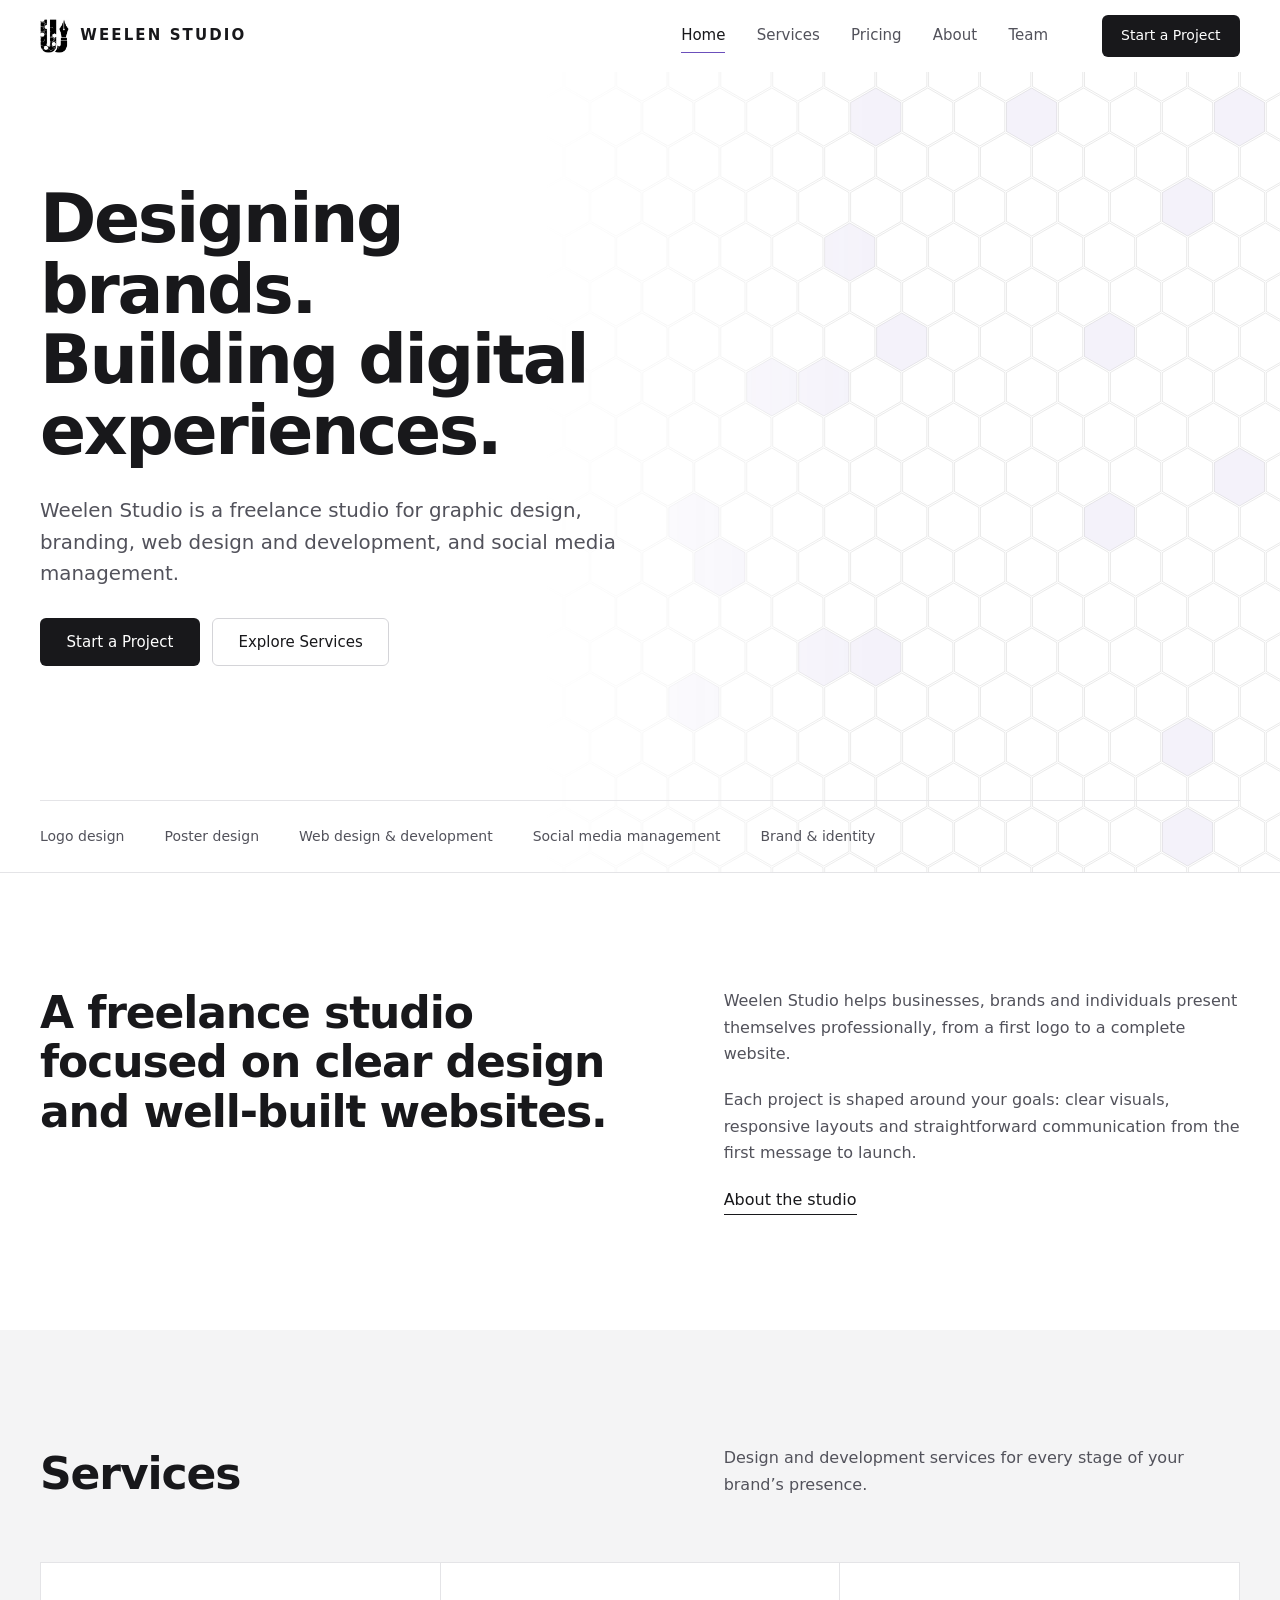
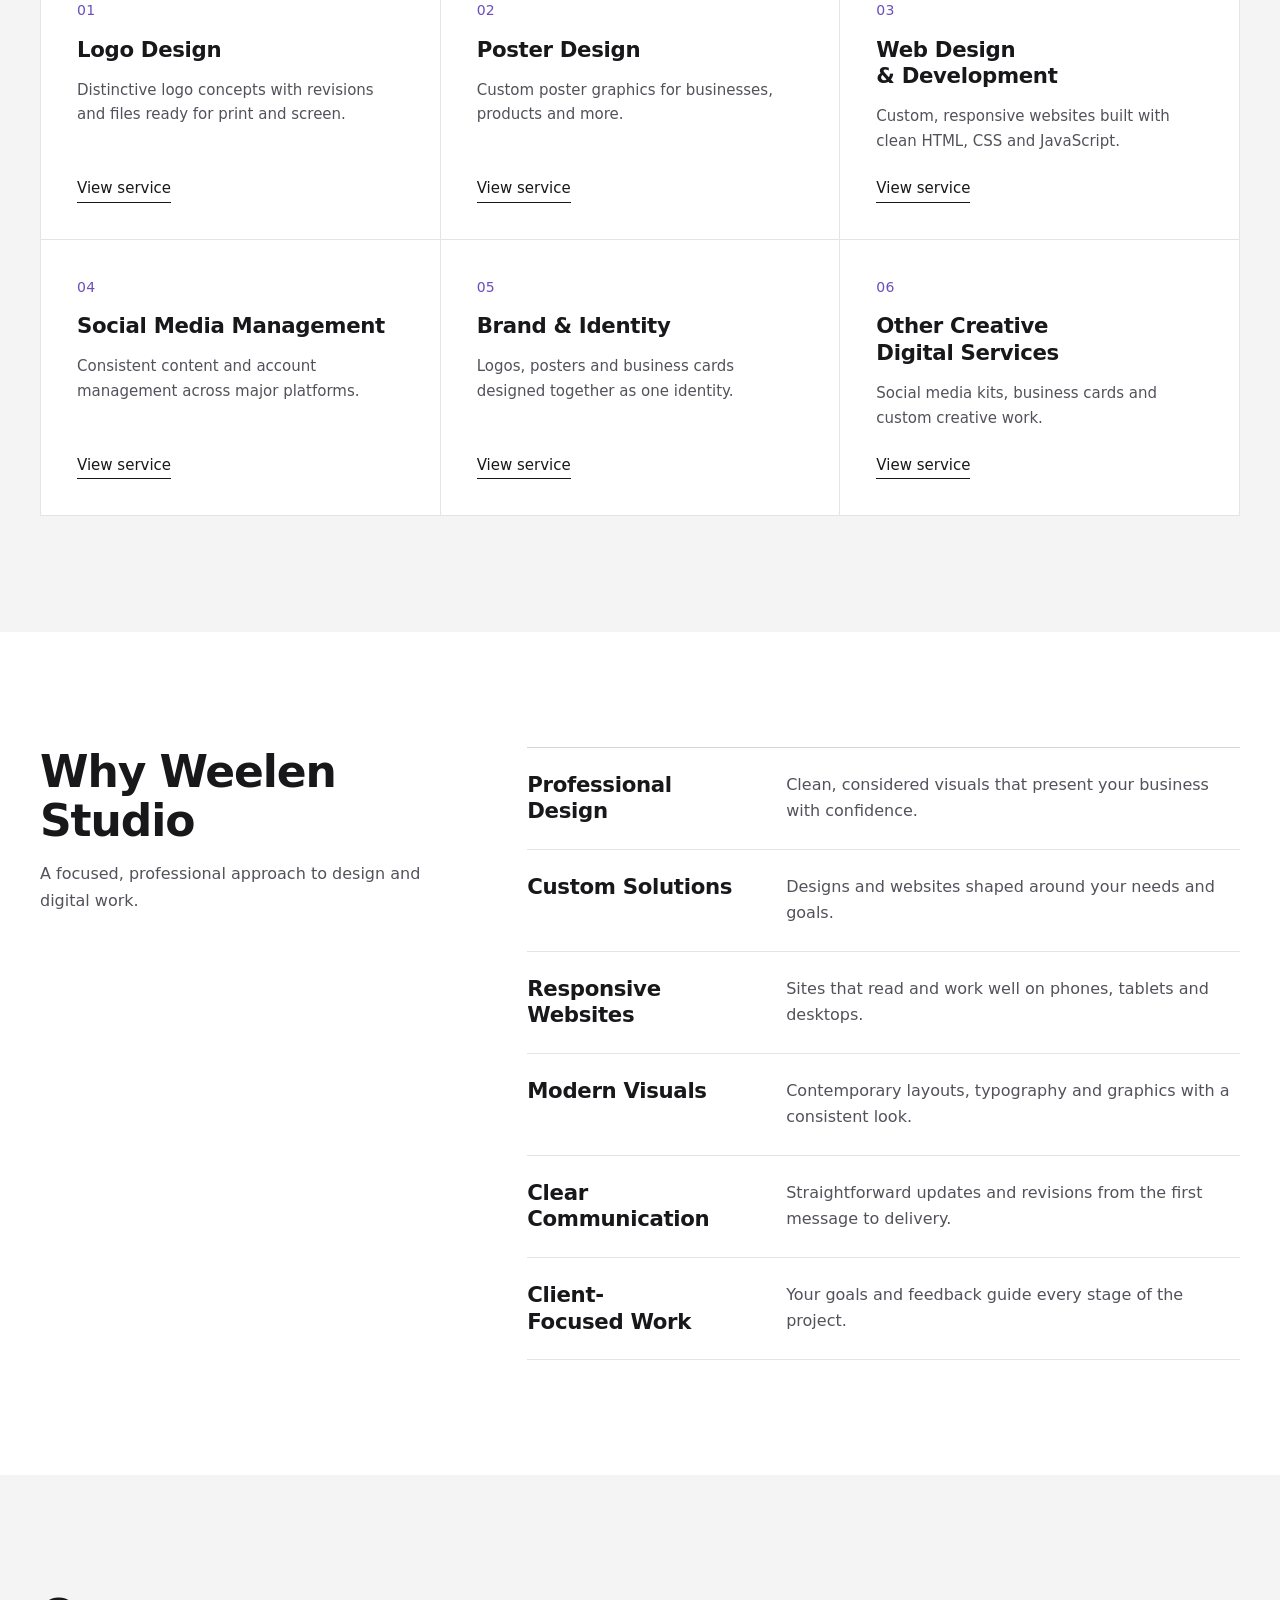
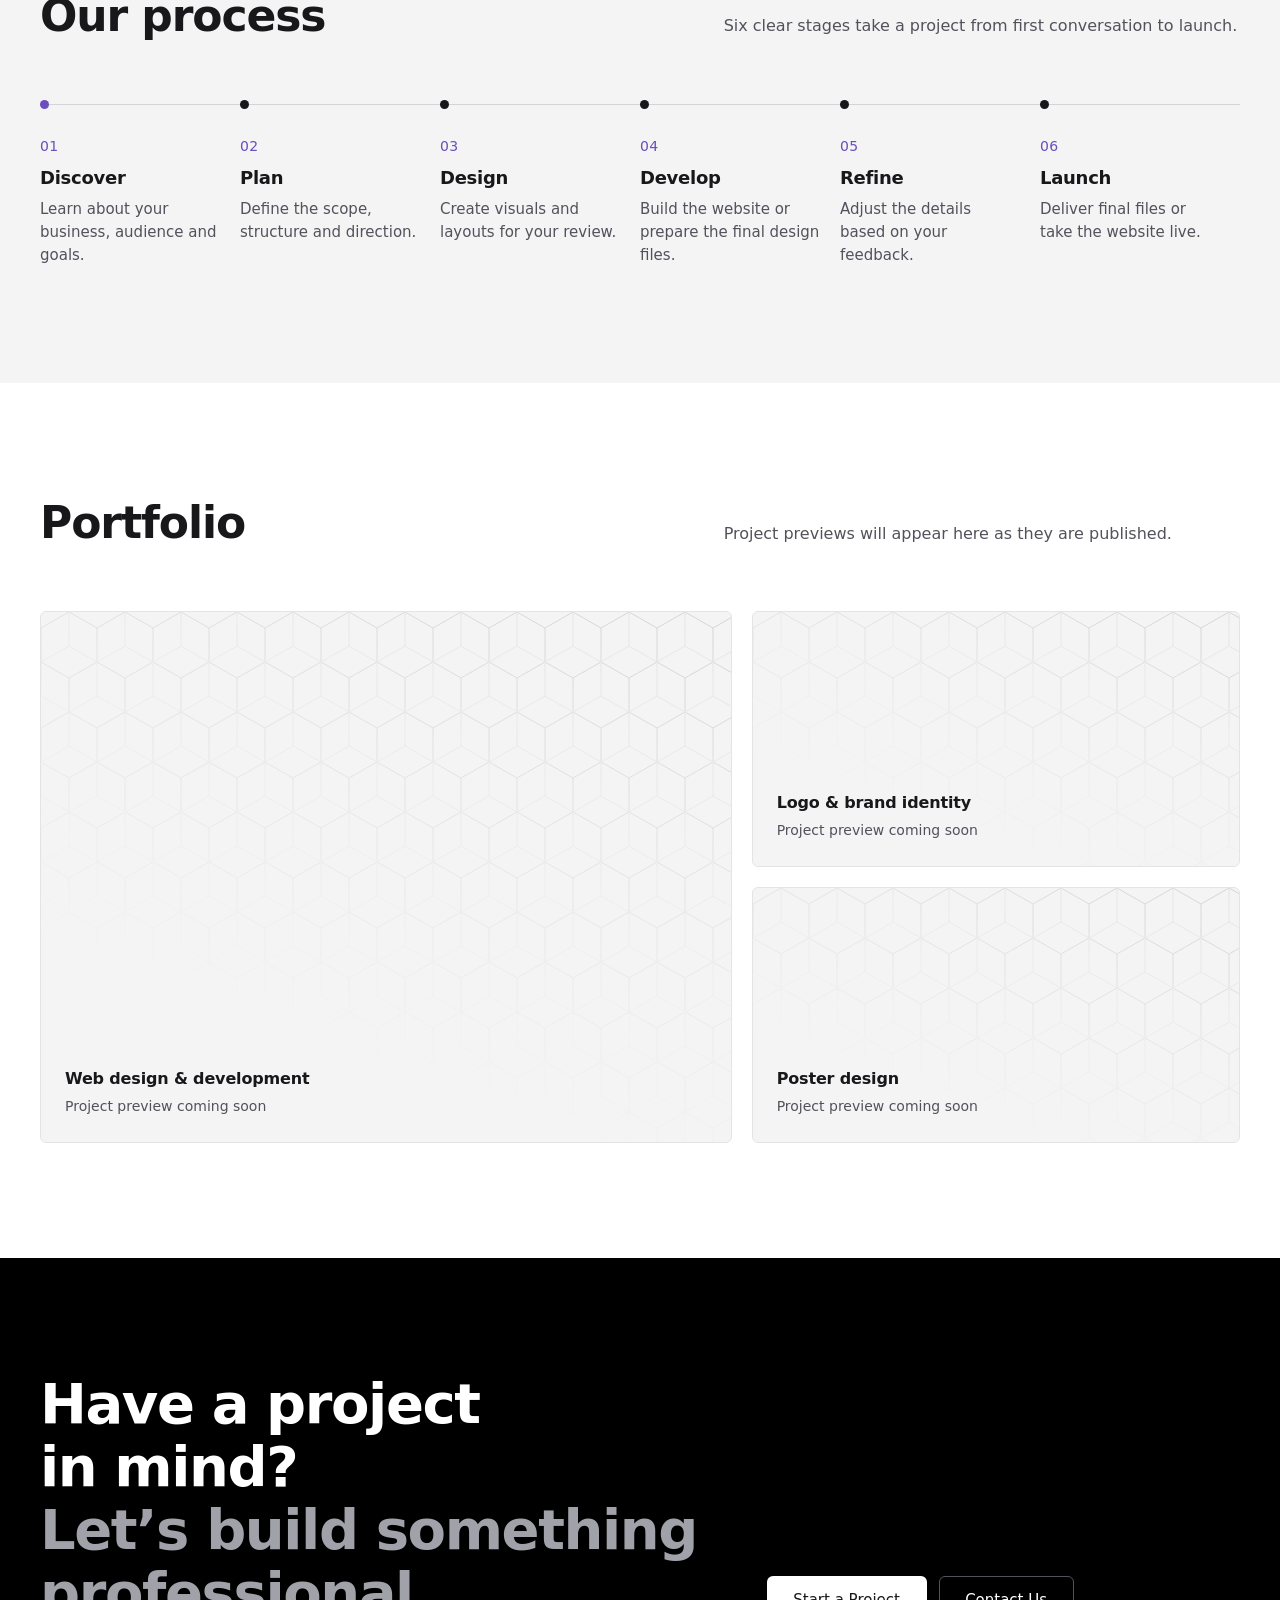
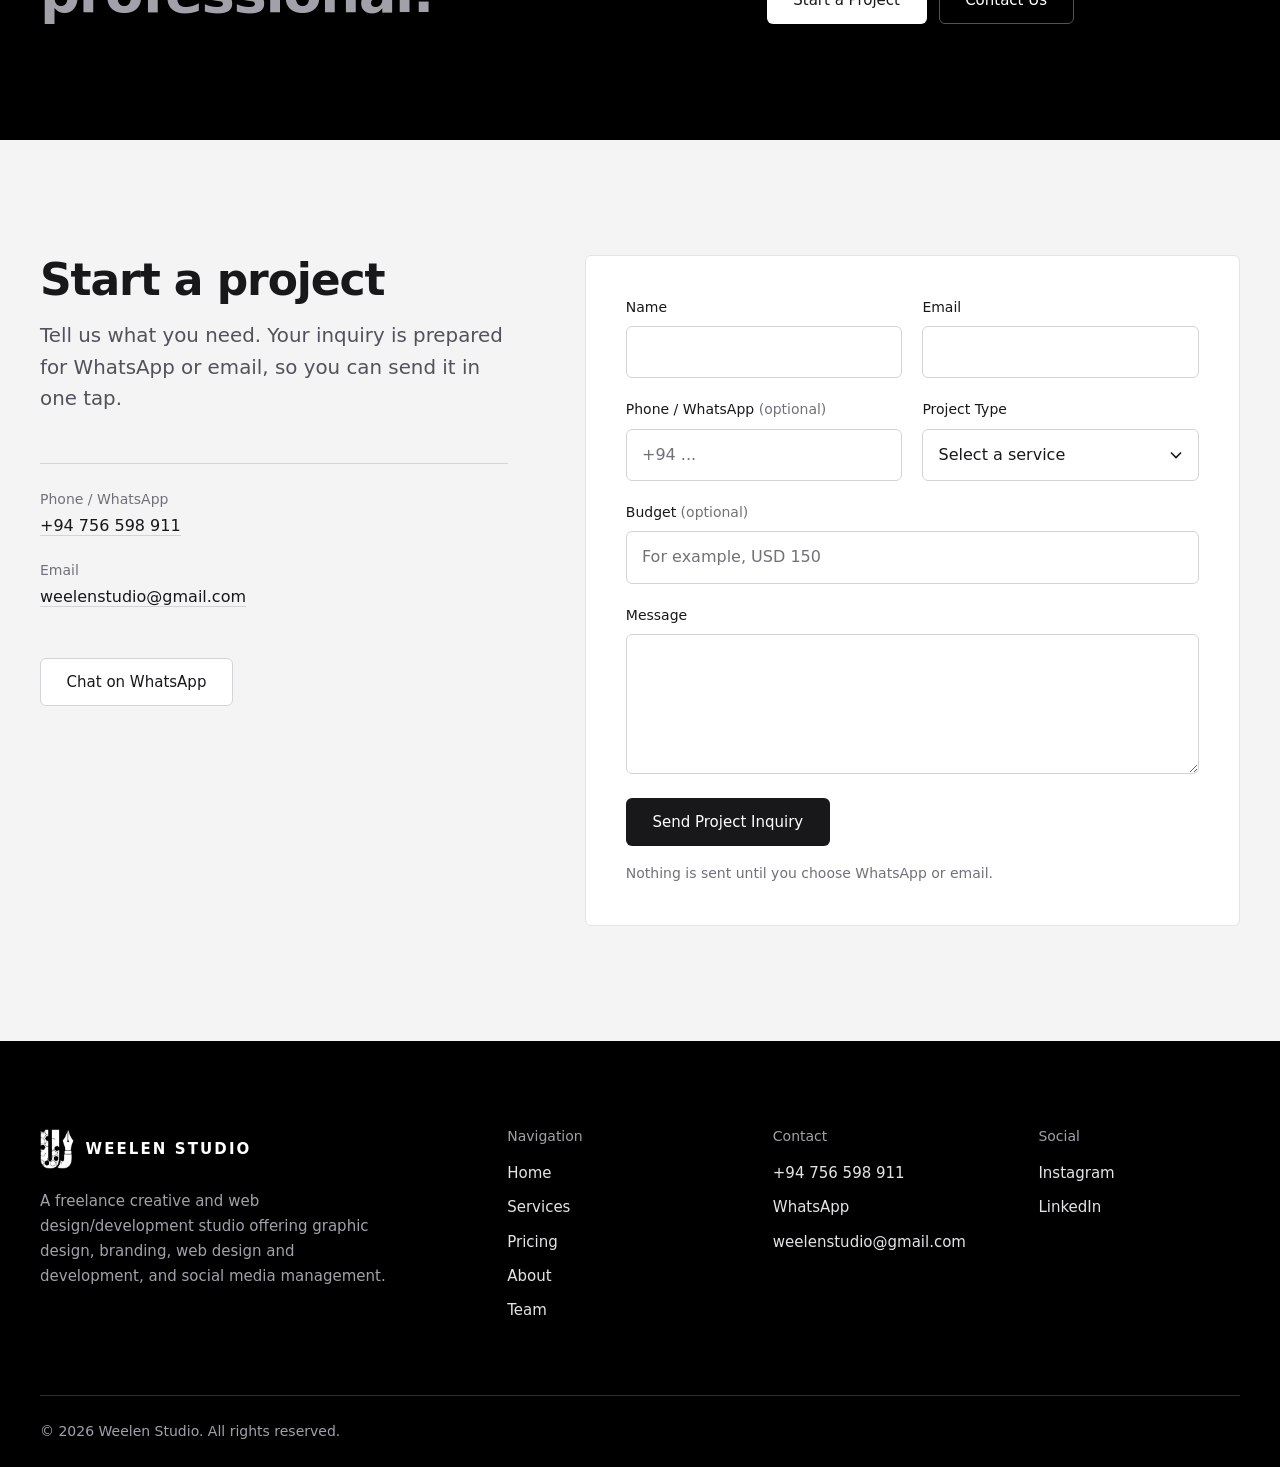
==== commit a7b74914: "Update index.html" ====
--- a/index.html
+++ b/index.html
@@ -206,7 +206,7 @@
     <section class="section" aria-labelledby="work-title">
       <div class="container">
         <div class="section-head" data-reveal>
-          <h2 id="work-title">Featured work</h2>
+          <h2 id="work-title">Portfolio</h2>
           <p>Project previews will appear here as they are published.</p>
         </div>
         <div class="work">
--- a/style.css
+++ b/style.css
@@ -854,7 +854,7 @@
   -webkit-mask-image: radial-gradient(circle at 50% 45%, transparent 22%, #000 90%);
   mask-image: radial-gradient(circle at 50% 45%, transparent 22%, #000 90%);
 }
-.founder__photo img { position: relative; width: 34%; height: auto; opacity: 0.9; }
+.founder__photo img { position: relative; width: 550px; height: 950px; opacity: 0.9; }
 .founder__photo figcaption { position: absolute; left: 1.25rem; bottom: 1rem; font-size: var(--fs-sm); color: var(--text-muted); }
 .founder__body { display: grid; gap: 1.5rem; justify-items: start; }
 .founder__role { font-size: var(--fs-lead); color: var(--accent); font-weight: 500; }
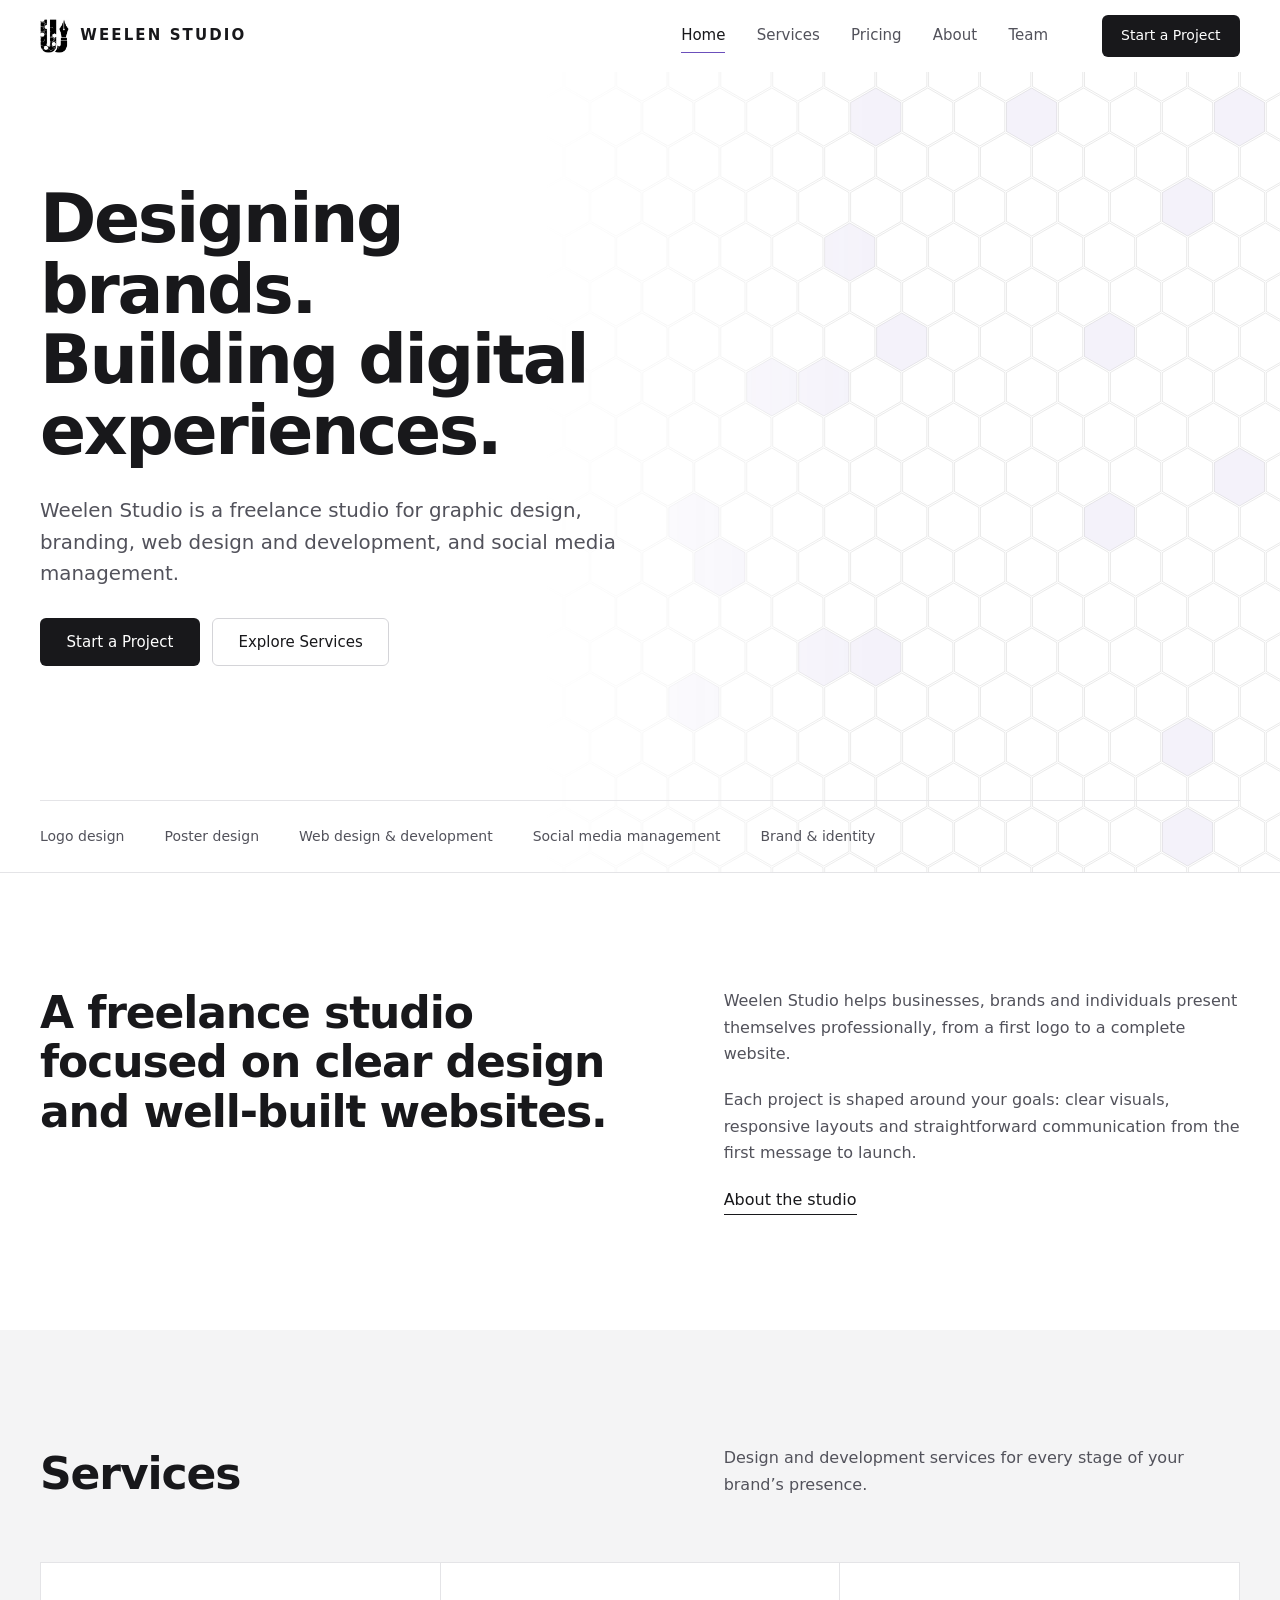
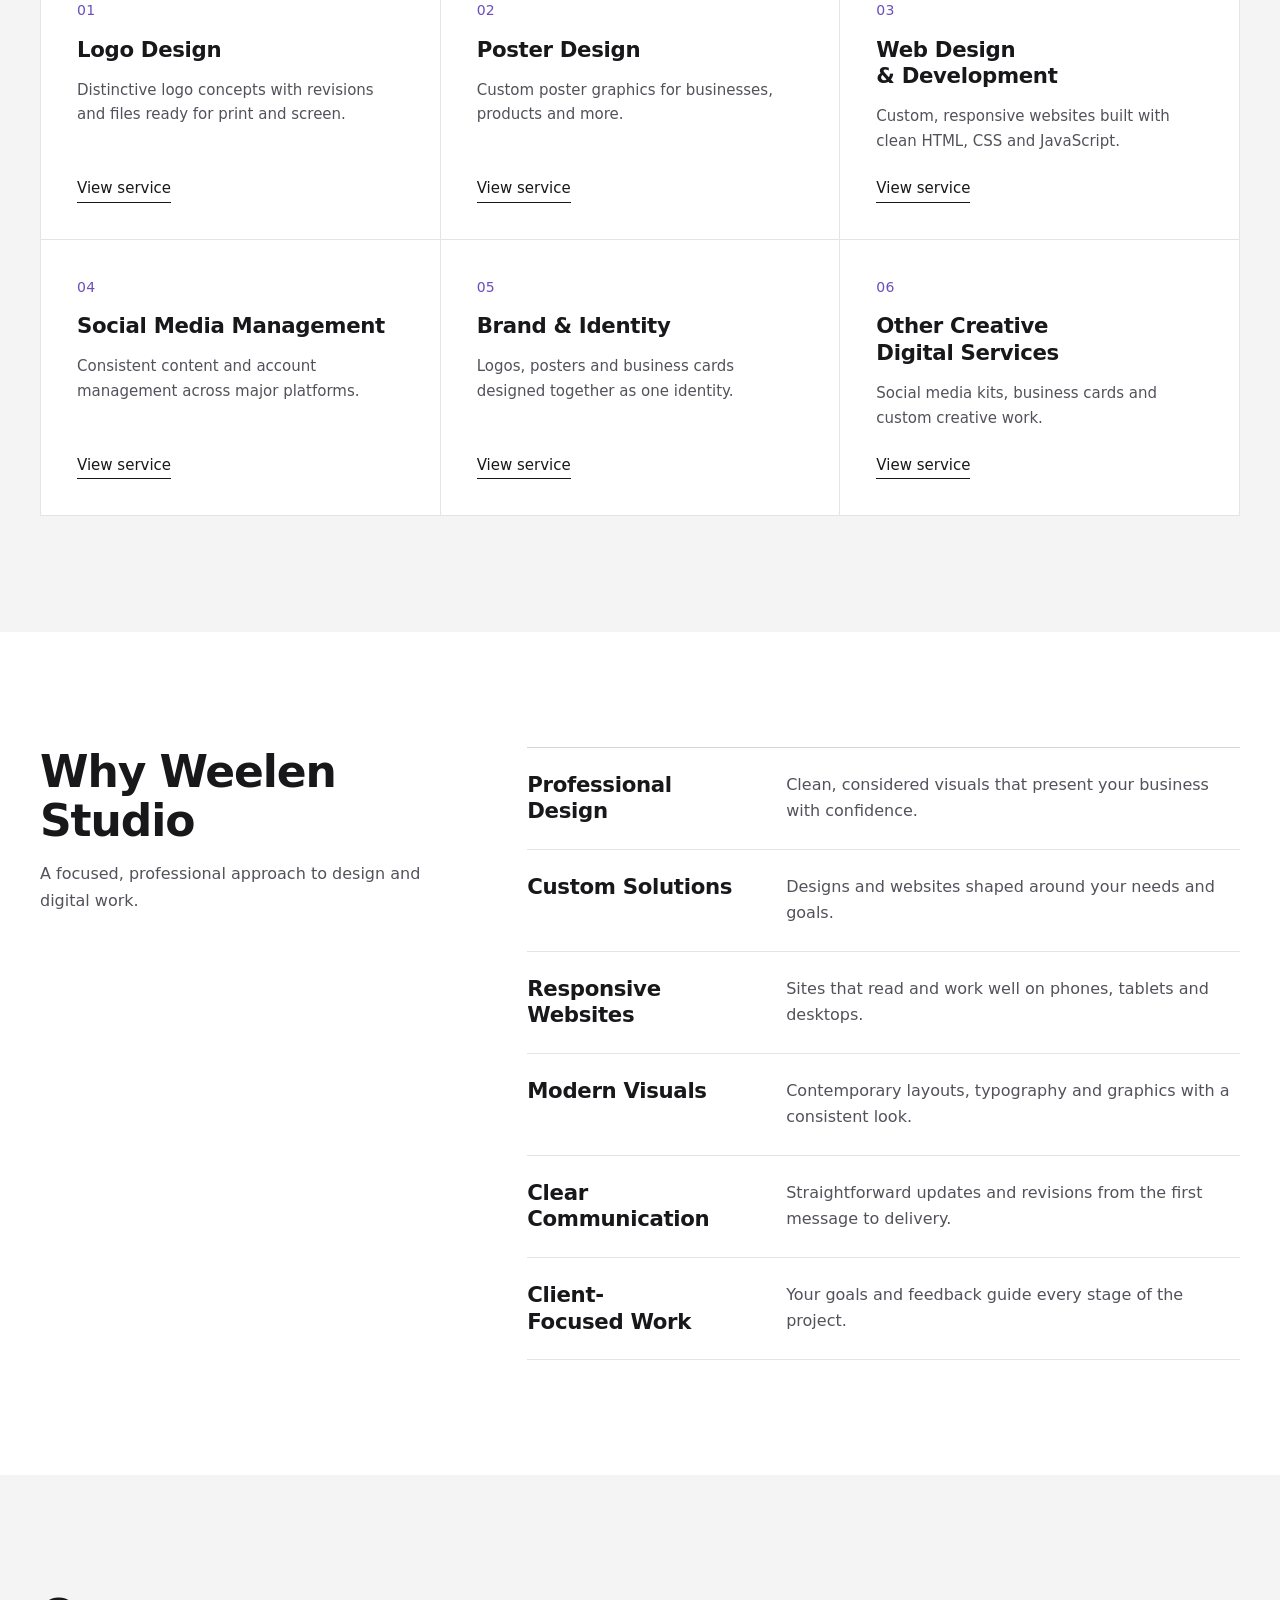
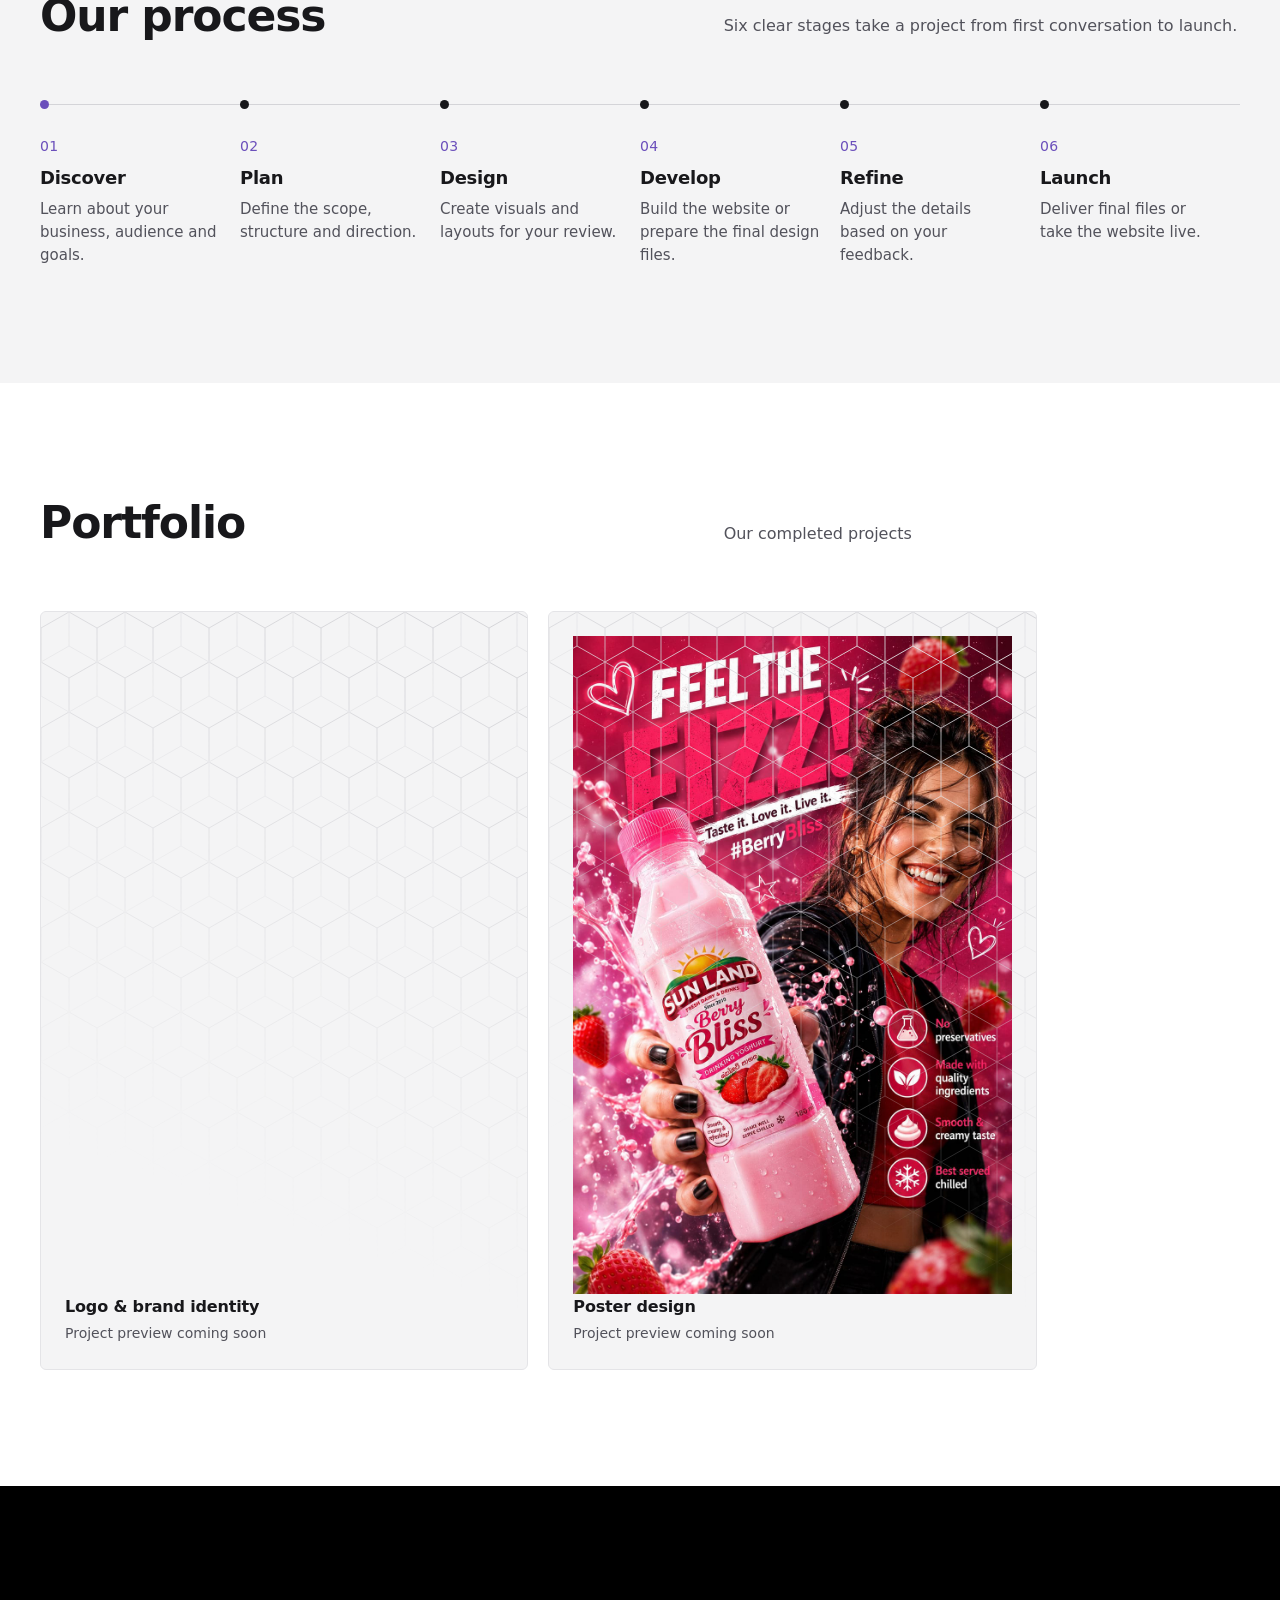
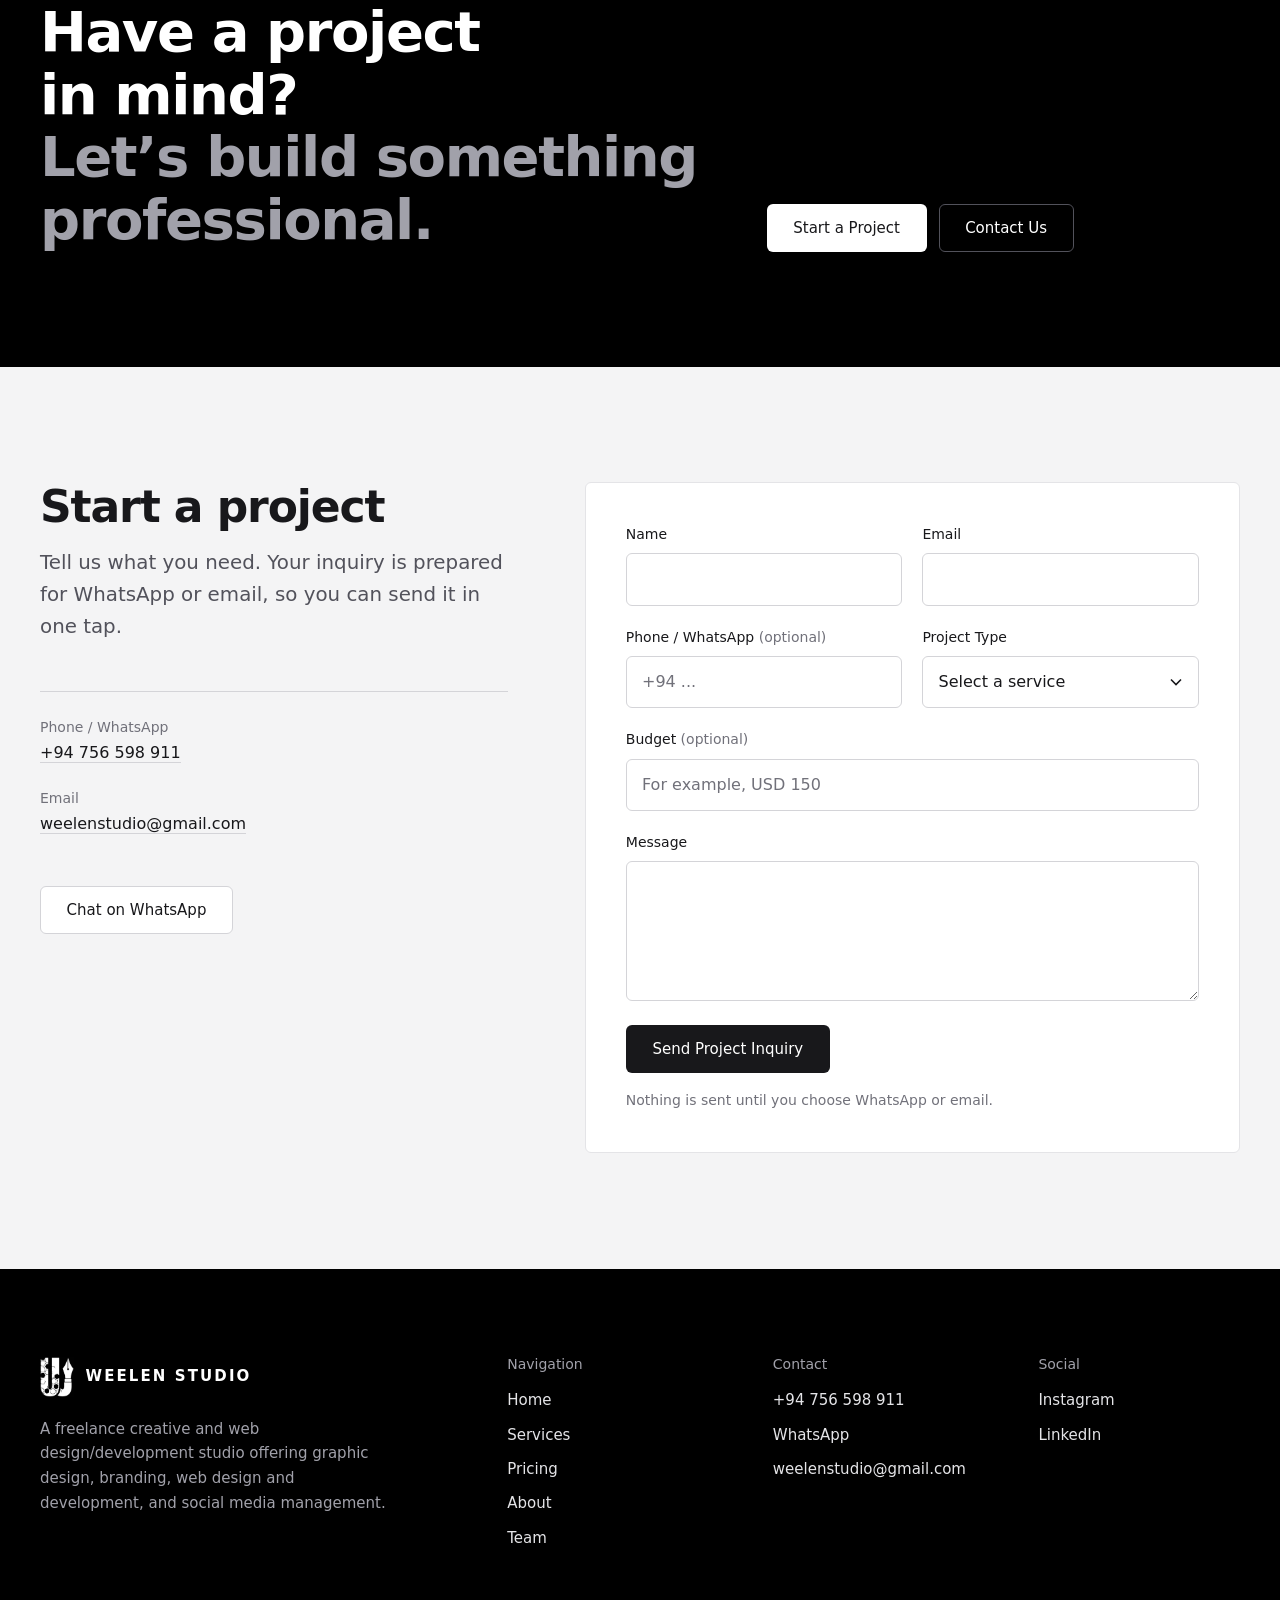
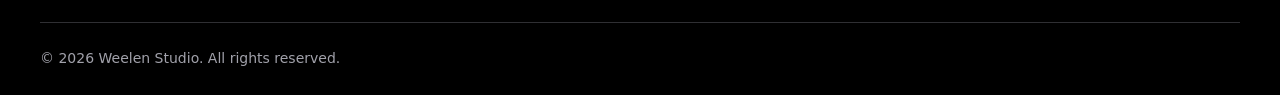
==== commit a4b75f74: "Update index.html" ====
--- a/index.html
+++ b/index.html
@@ -207,16 +207,14 @@
       <div class="container">
         <div class="section-head" data-reveal>
           <h2 id="work-title">Portfolio</h2>
-          <p>Project previews will appear here as they are published.</p>
+          <p>Our completed projects</p>
         </div>
         <div class="work">
-          <figure class="work__item work__item--lg" data-reveal>
-            <figcaption><strong>Web design &amp; development</strong><span>Project preview coming soon</span></figcaption>
-          </figure>
           <figure class="work__item work__item--sm" data-reveal data-reveal-delay="80">
             <figcaption><strong>Logo &amp; brand identity</strong><span>Project preview coming soon</span></figcaption>
           </figure>
           <figure class="work__item work__item--sm" data-reveal data-reveal-delay="160">
+            <img src="sun-land.jpeg" alt="">
             <figcaption><strong>Poster design</strong><span>Project preview coming soon</span></figcaption>
           </figure>
         </div>
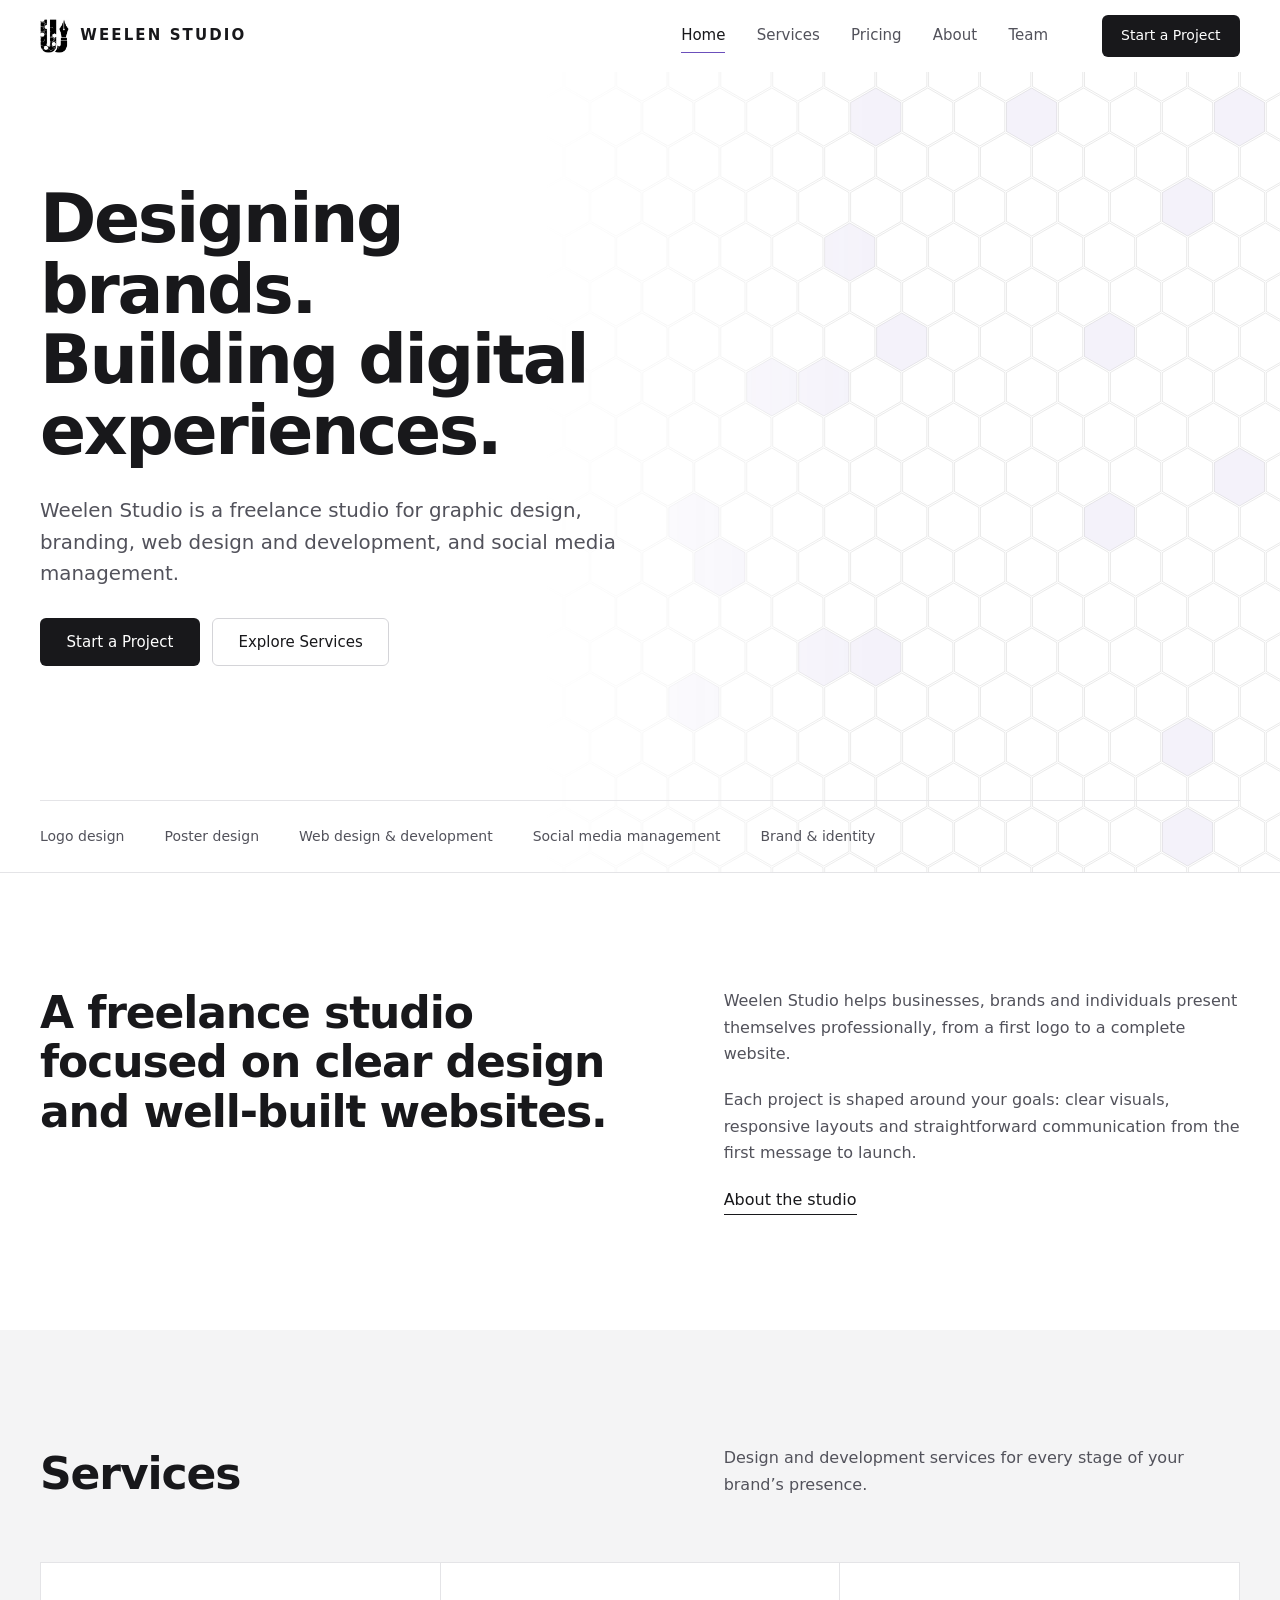
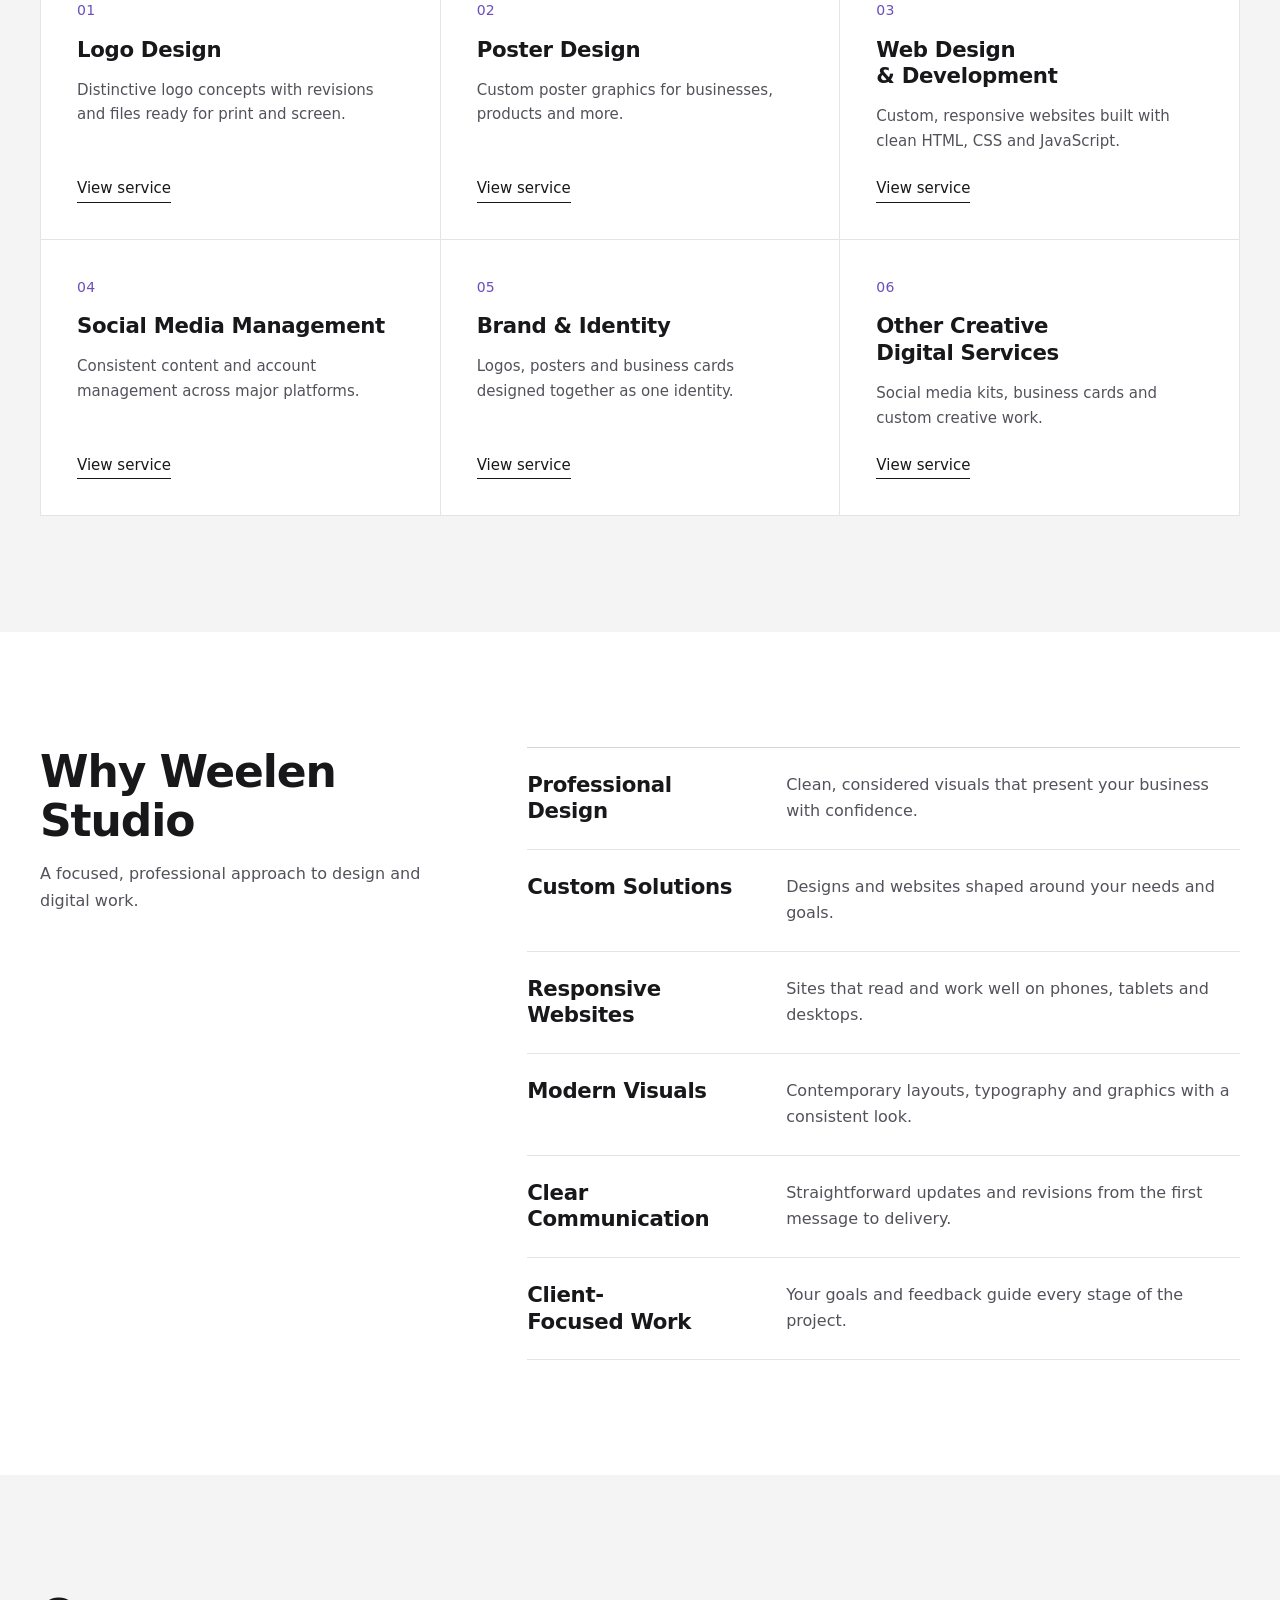
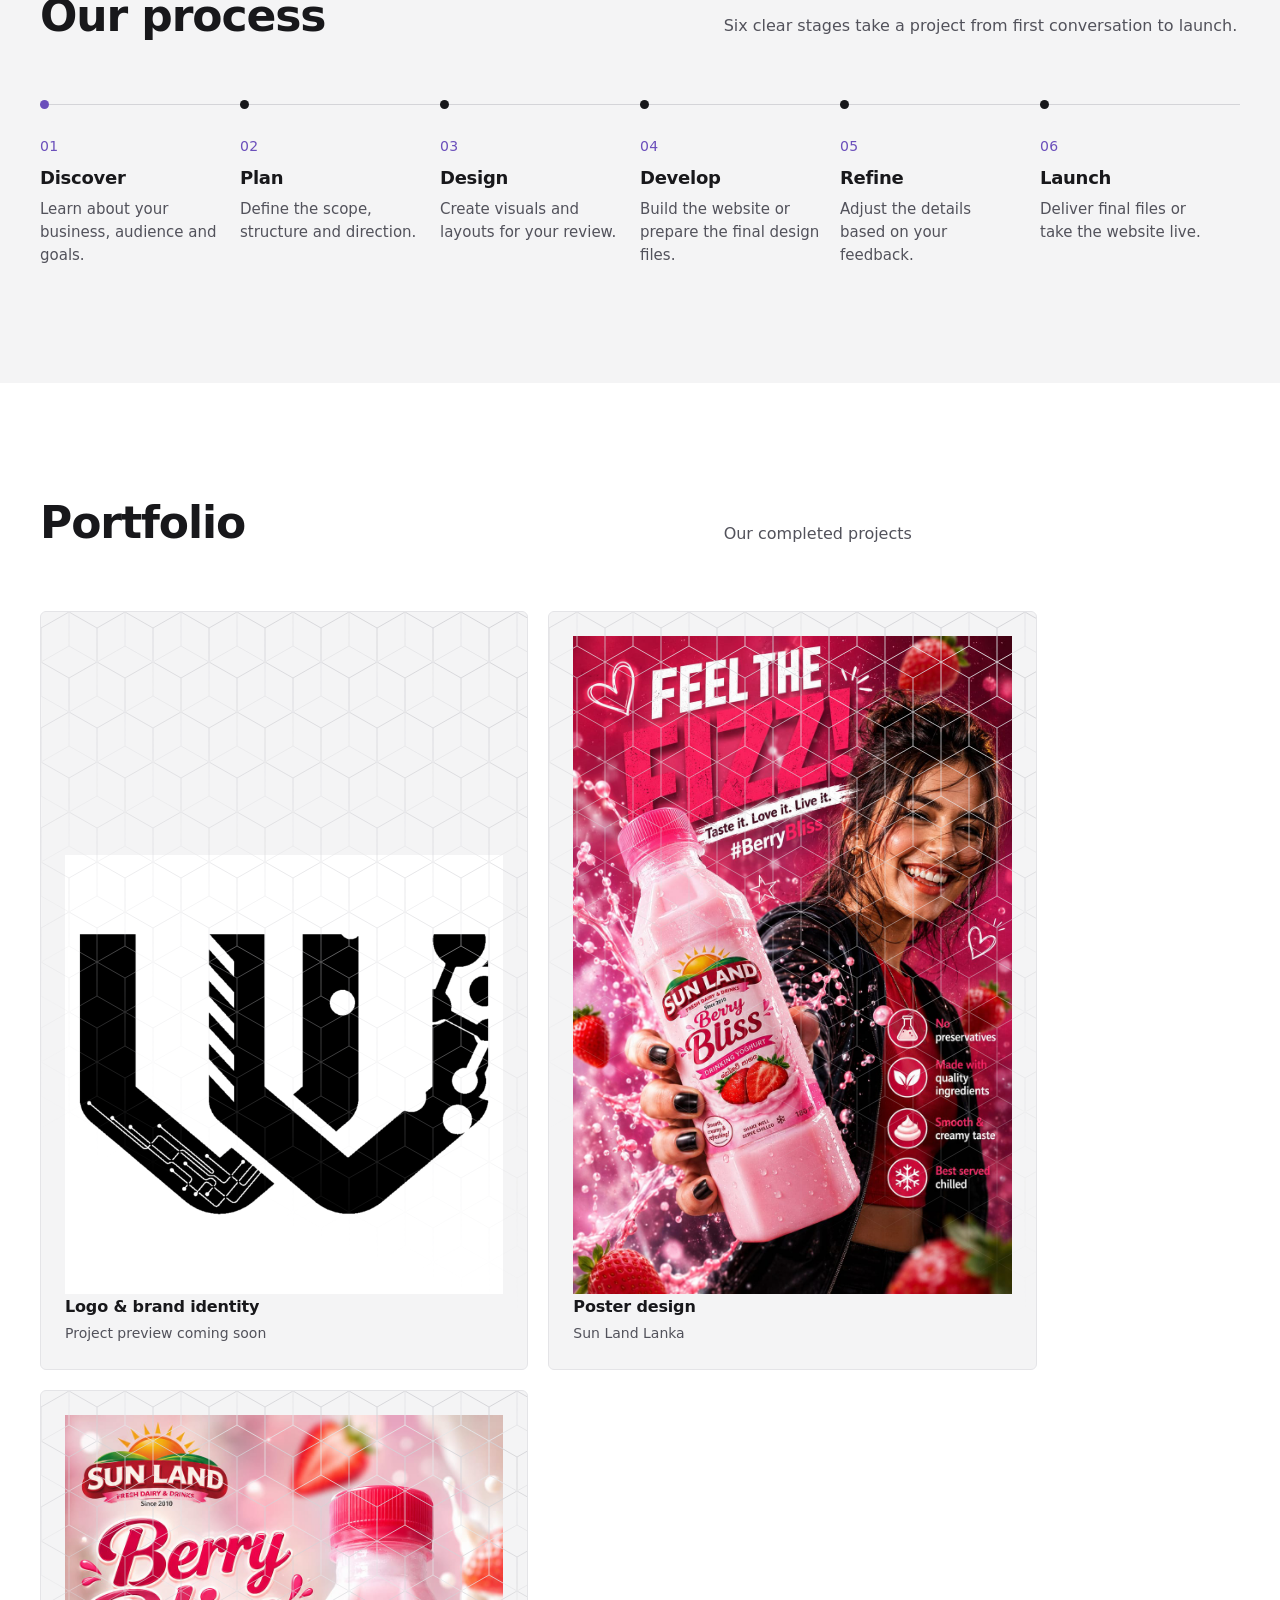
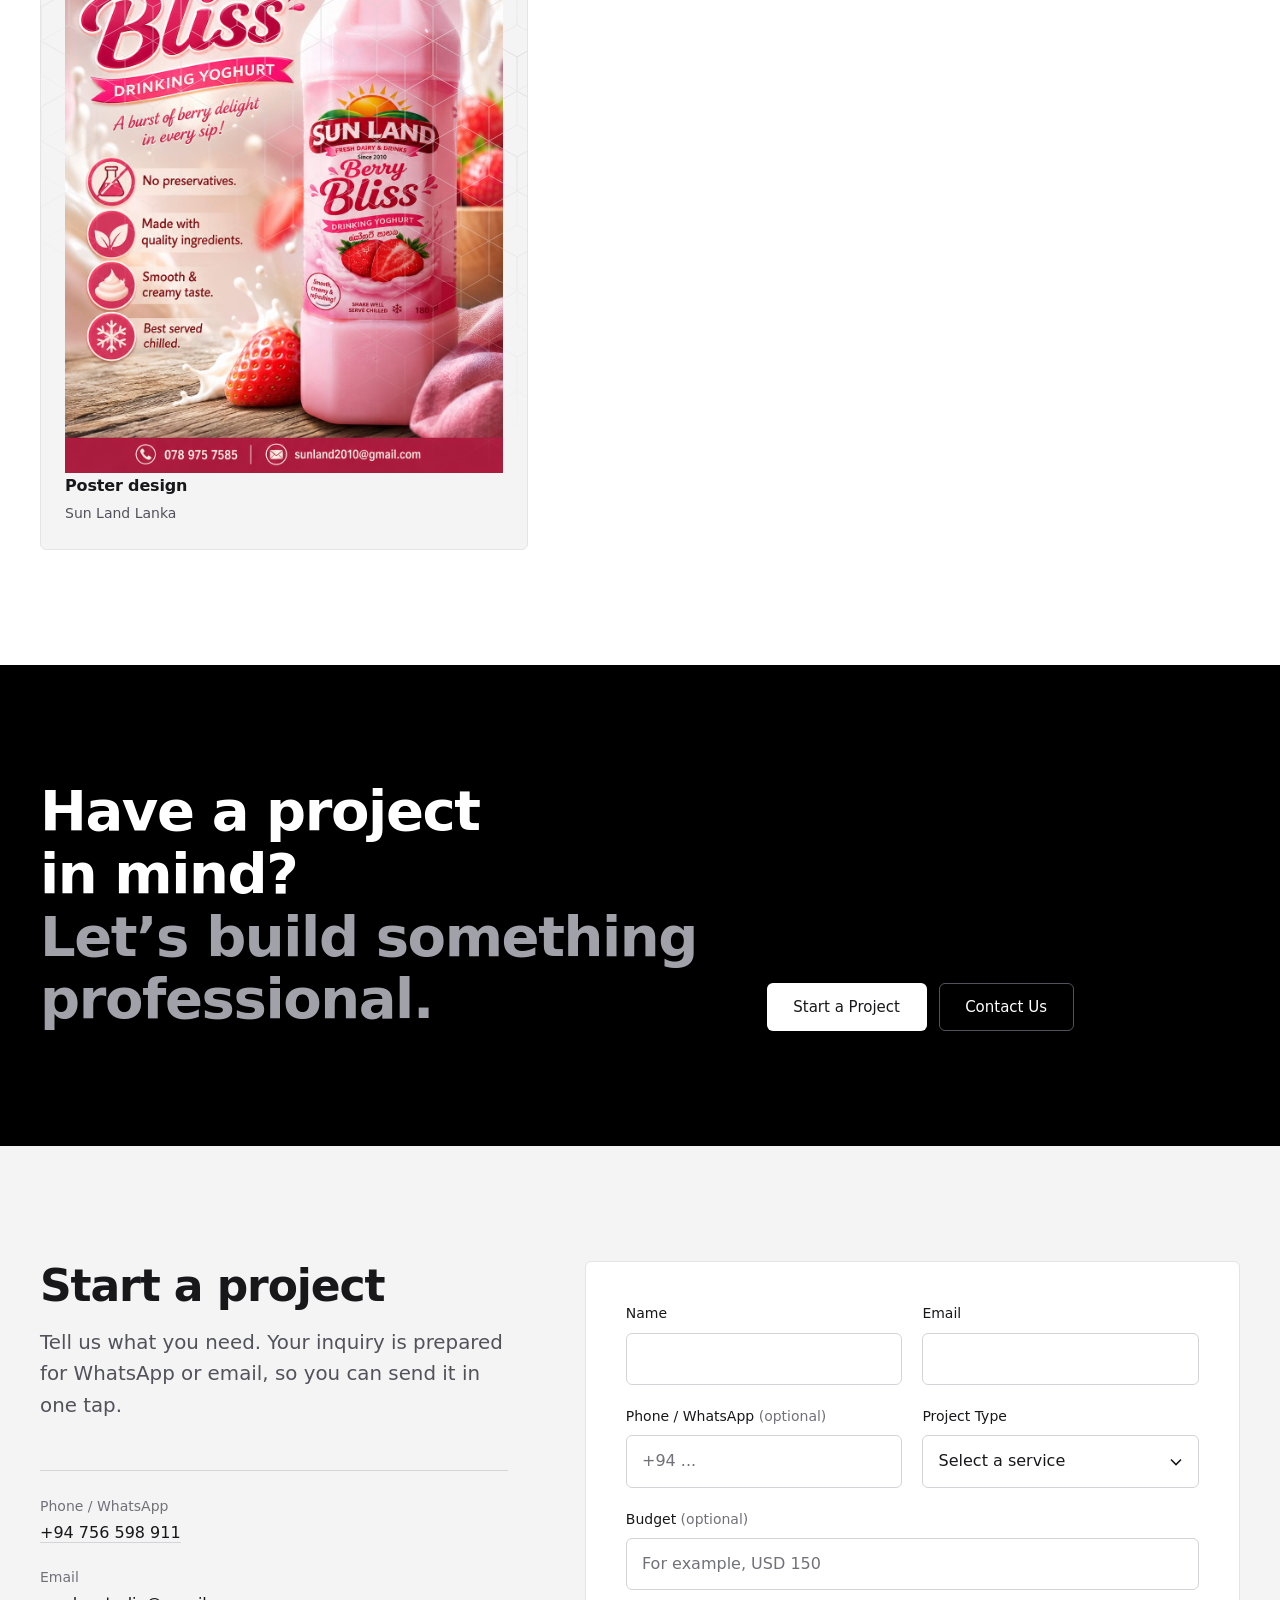
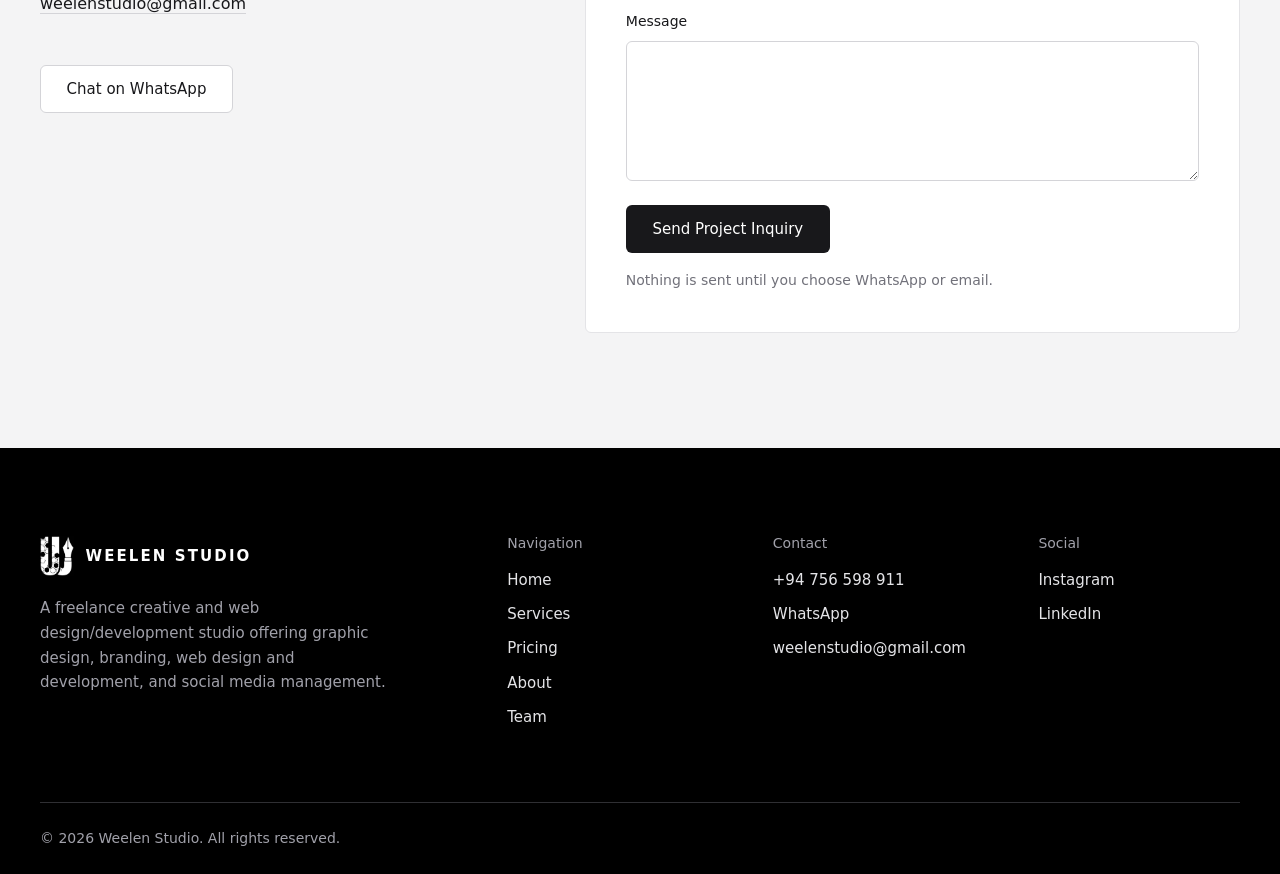
==== commit 110c57ef: "Update index.html" ====
--- a/index.html
+++ b/index.html
@@ -211,11 +211,16 @@
         </div>
         <div class="work">
           <figure class="work__item work__item--sm" data-reveal data-reveal-delay="80">
+            <img src="websplite.jpeg" alt="">
             <figcaption><strong>Logo &amp; brand identity</strong><span>Project preview coming soon</span></figcaption>
           </figure>
           <figure class="work__item work__item--sm" data-reveal data-reveal-delay="160">
             <img src="sun-land.jpeg" alt="">
-            <figcaption><strong>Poster design</strong><span>Project preview coming soon</span></figcaption>
+            <figcaption><strong>Poster design</strong><span>Sun Land Lanka</span></figcaption>
+          </figure>
+           <figure class="work__item work__item--sm" data-reveal data-reveal-delay="160">
+            <img src="Sun land post.jpeg" alt="">
+            <figcaption><strong>Poster design</strong><span>Sun Land Lanka</span></figcaption>
           </figure>
         </div>
       </div>
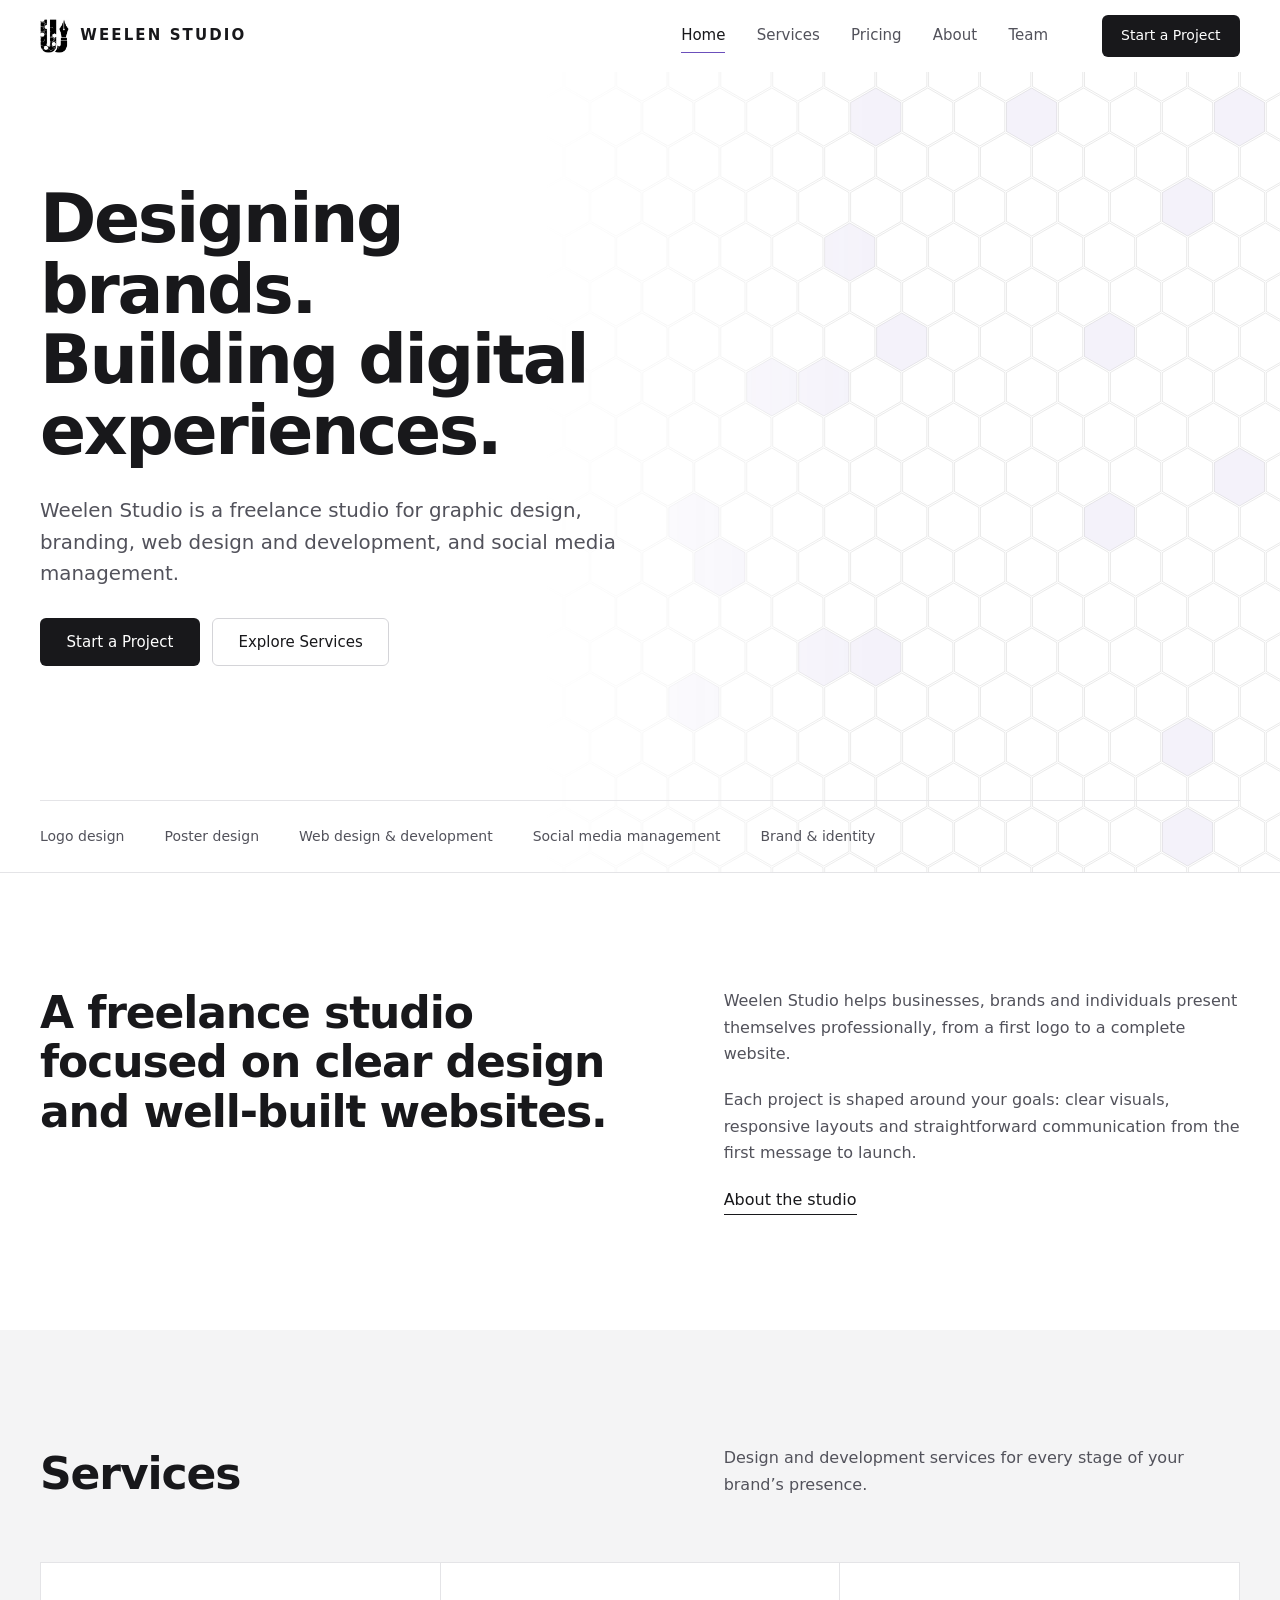
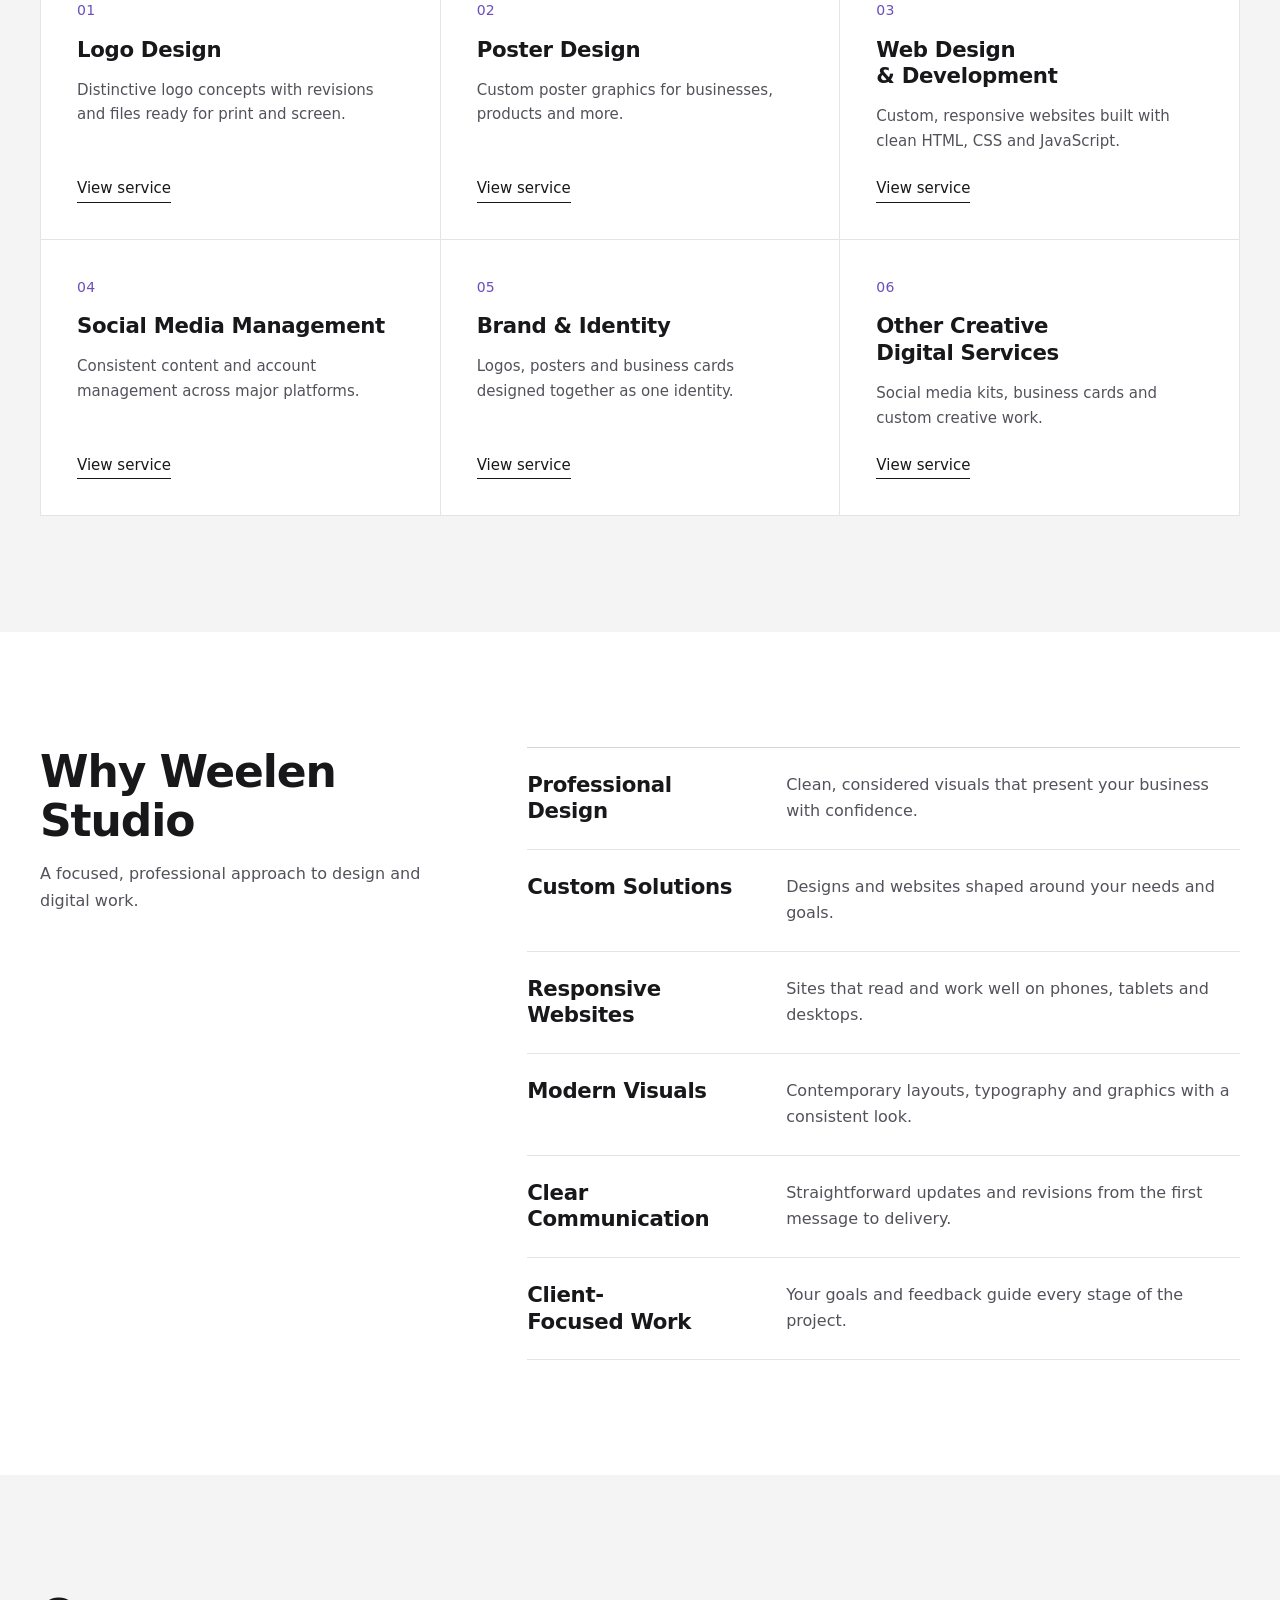
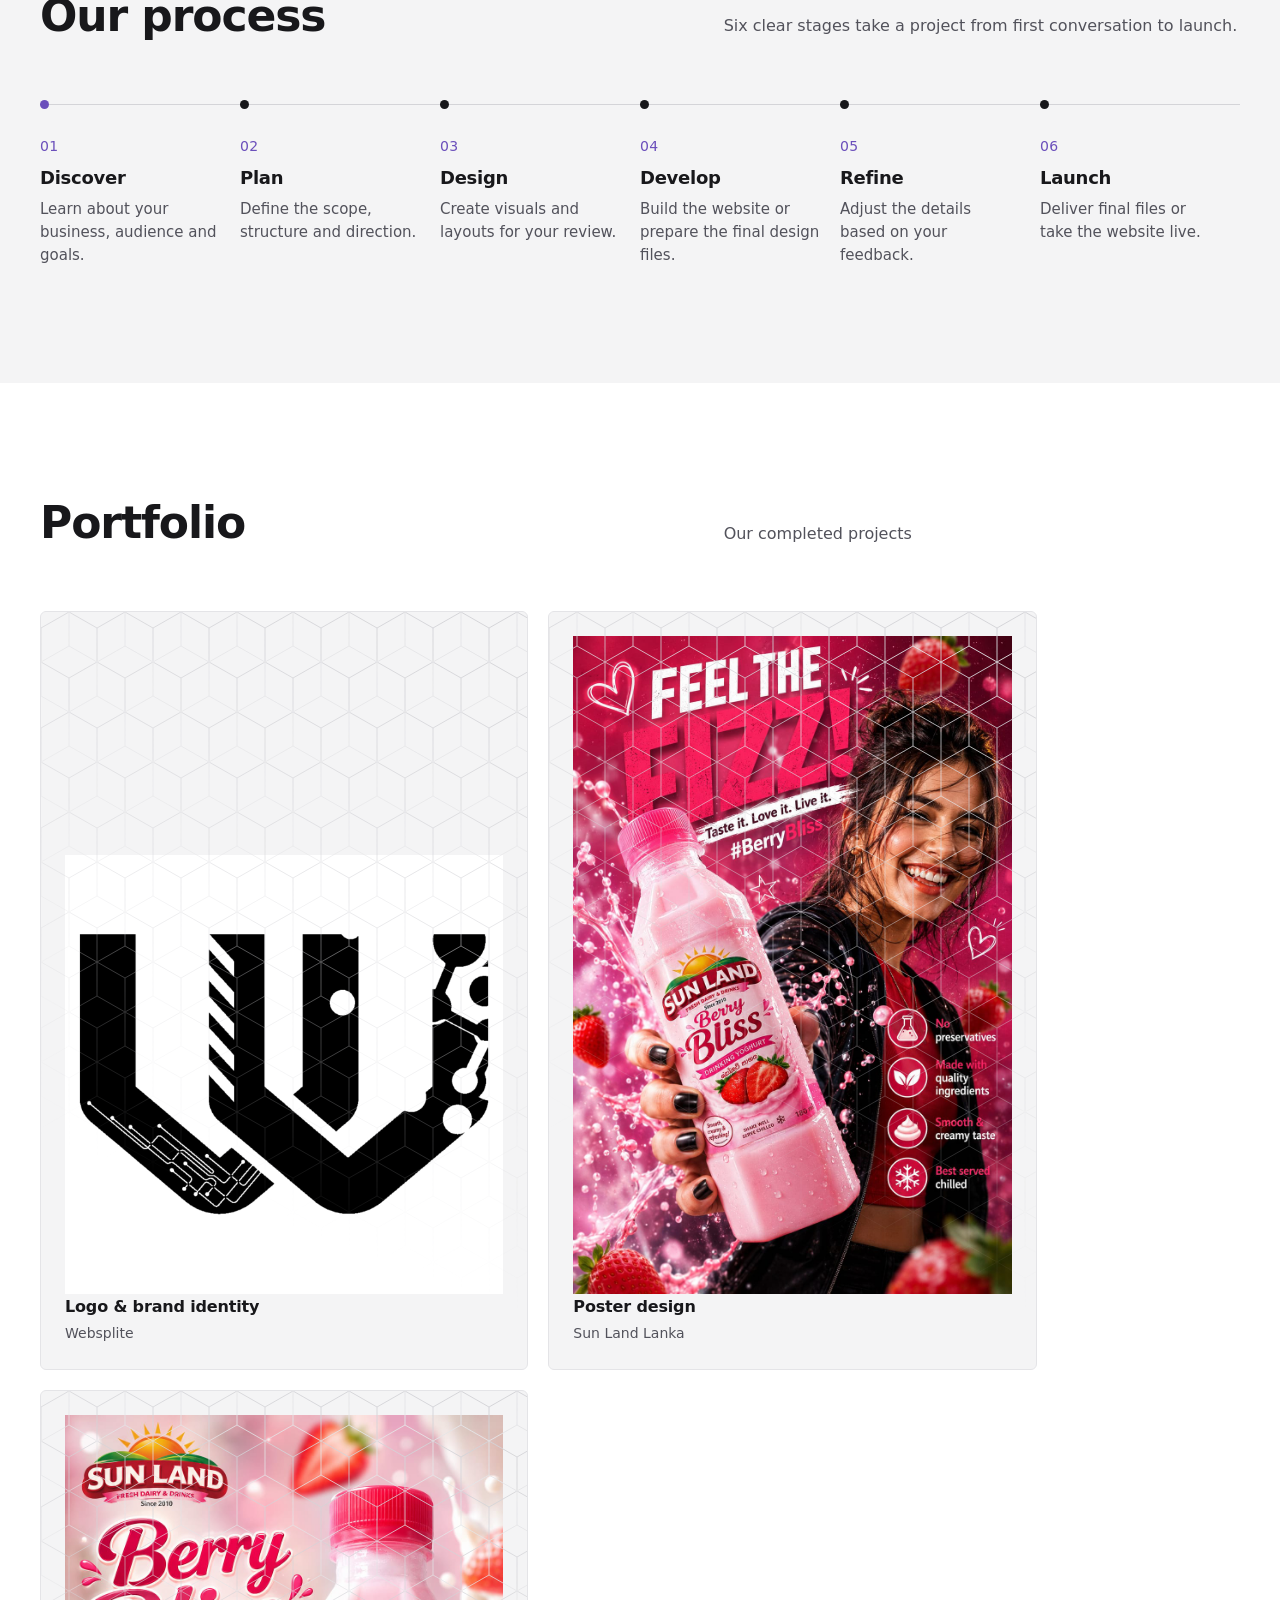
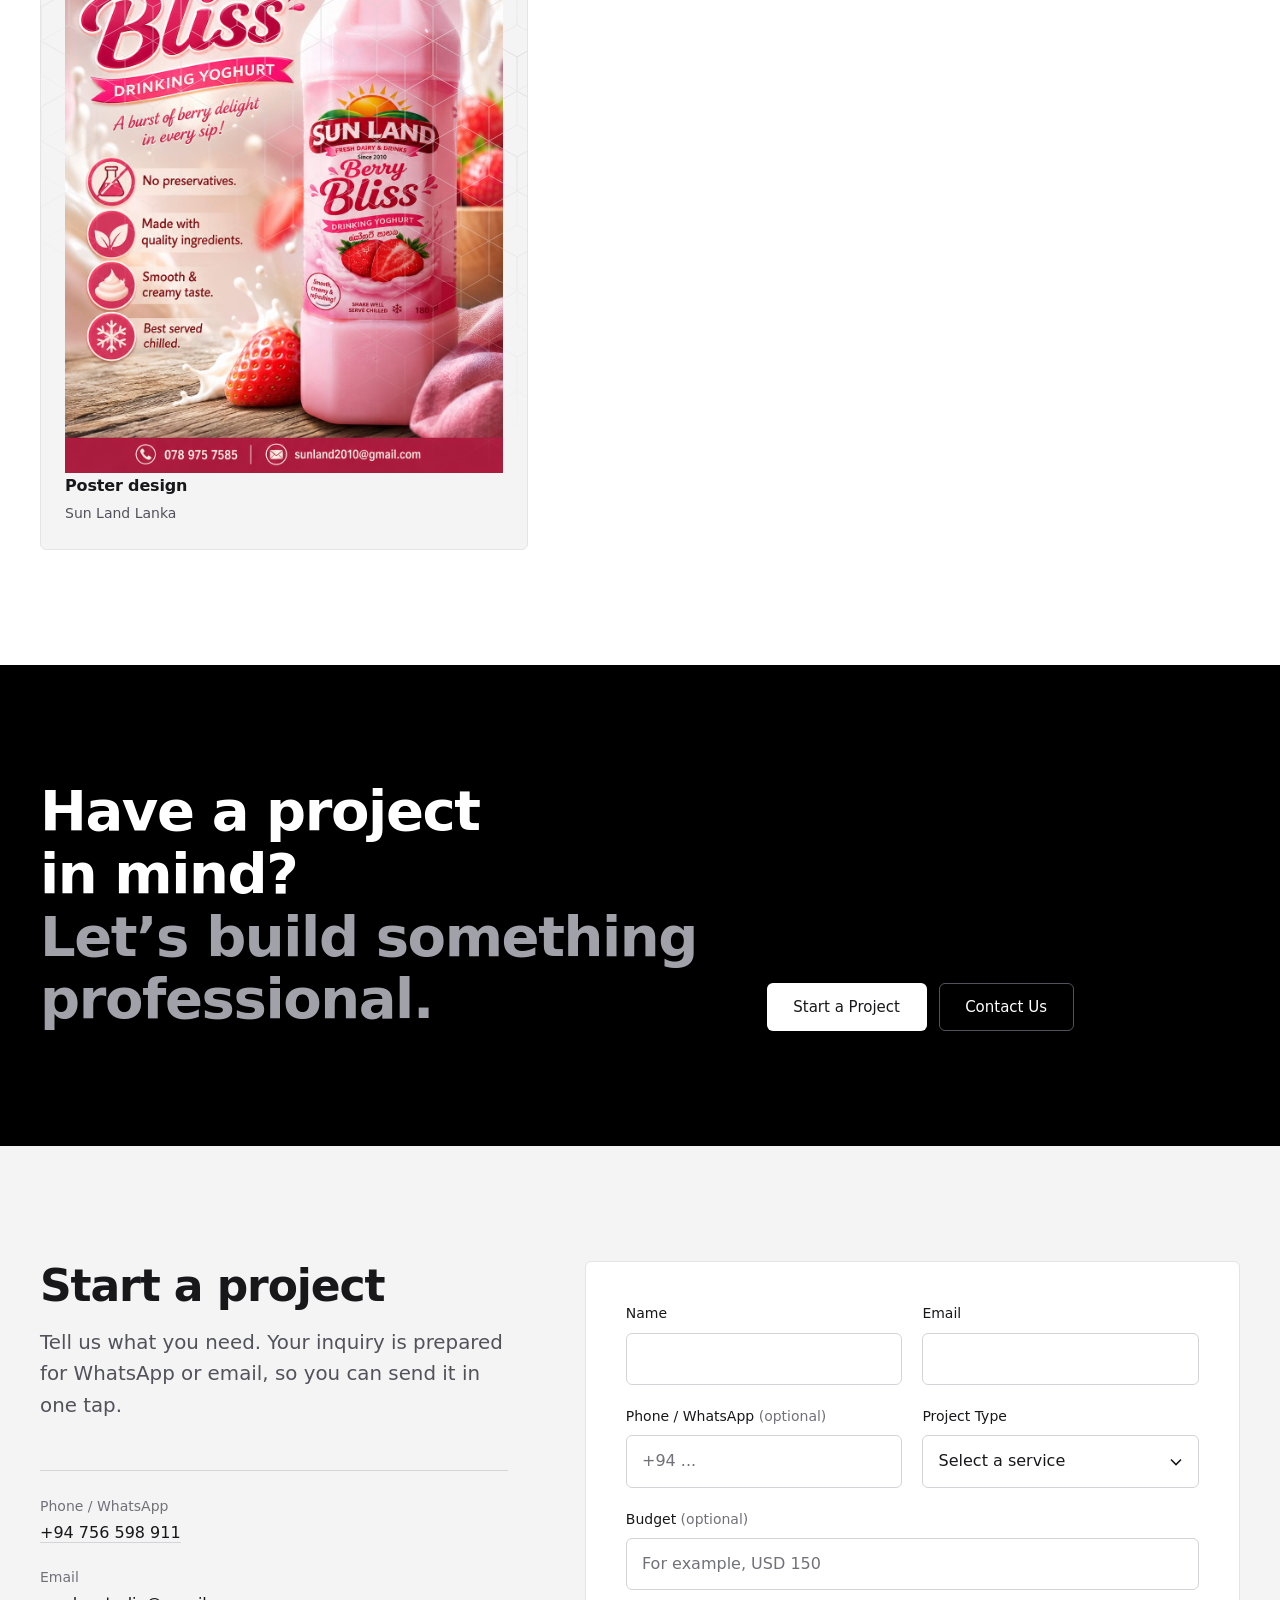
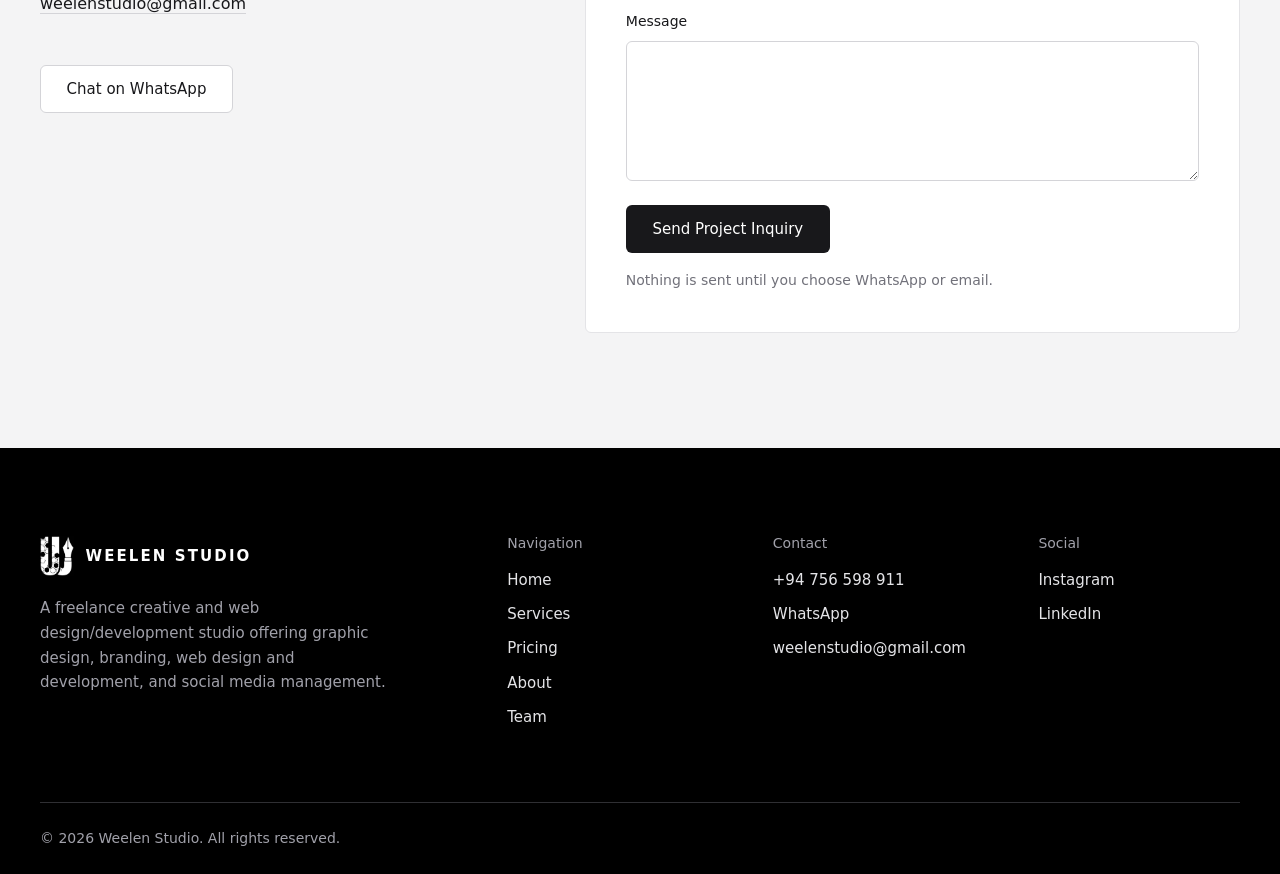
==== commit 11210619: "Update index.html" ====
--- a/index.html
+++ b/index.html
@@ -212,7 +212,7 @@
         <div class="work">
           <figure class="work__item work__item--sm" data-reveal data-reveal-delay="80">
             <img src="websplite.jpeg" alt="">
-            <figcaption><strong>Logo &amp; brand identity</strong><span>Project preview coming soon</span></figcaption>
+            <figcaption><strong>Logo &amp; brand identity</strong><span>Websplite</span></figcaption>
           </figure>
           <figure class="work__item work__item--sm" data-reveal data-reveal-delay="160">
             <img src="sun-land.jpeg" alt="">
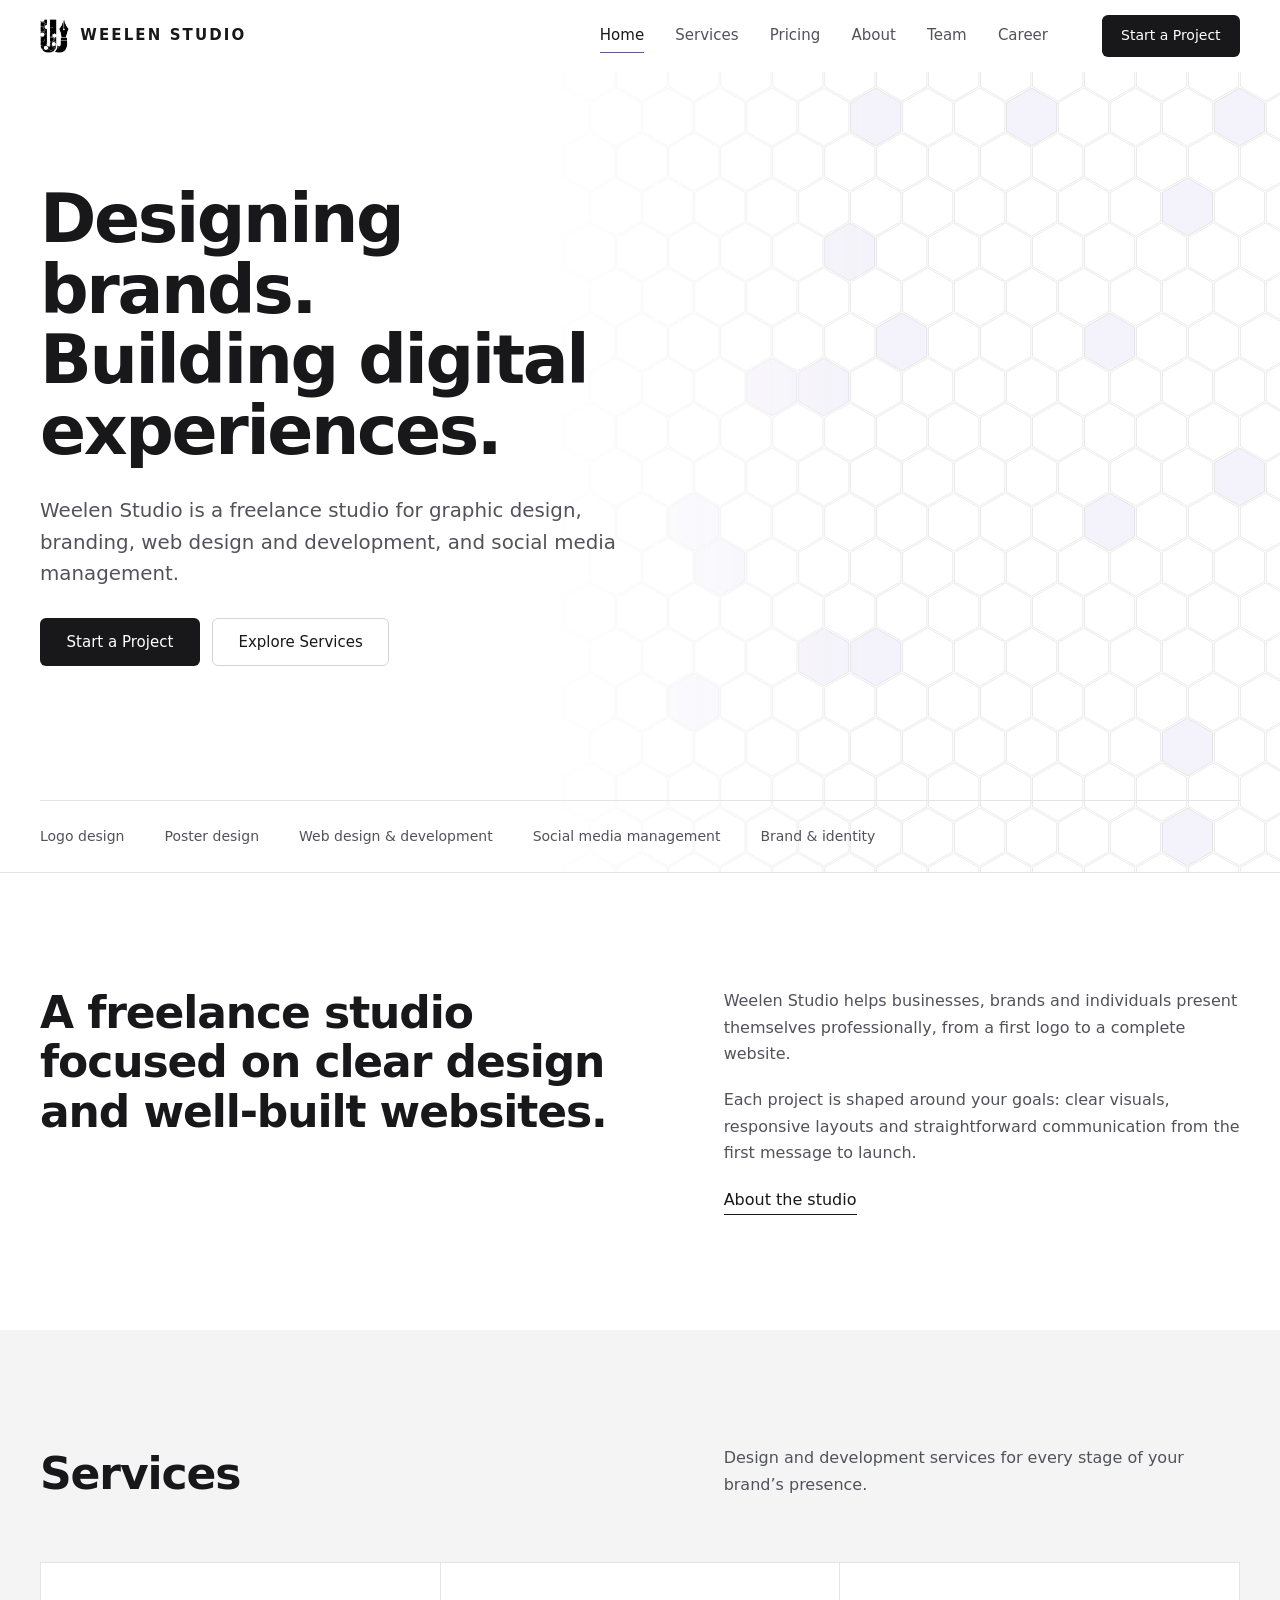
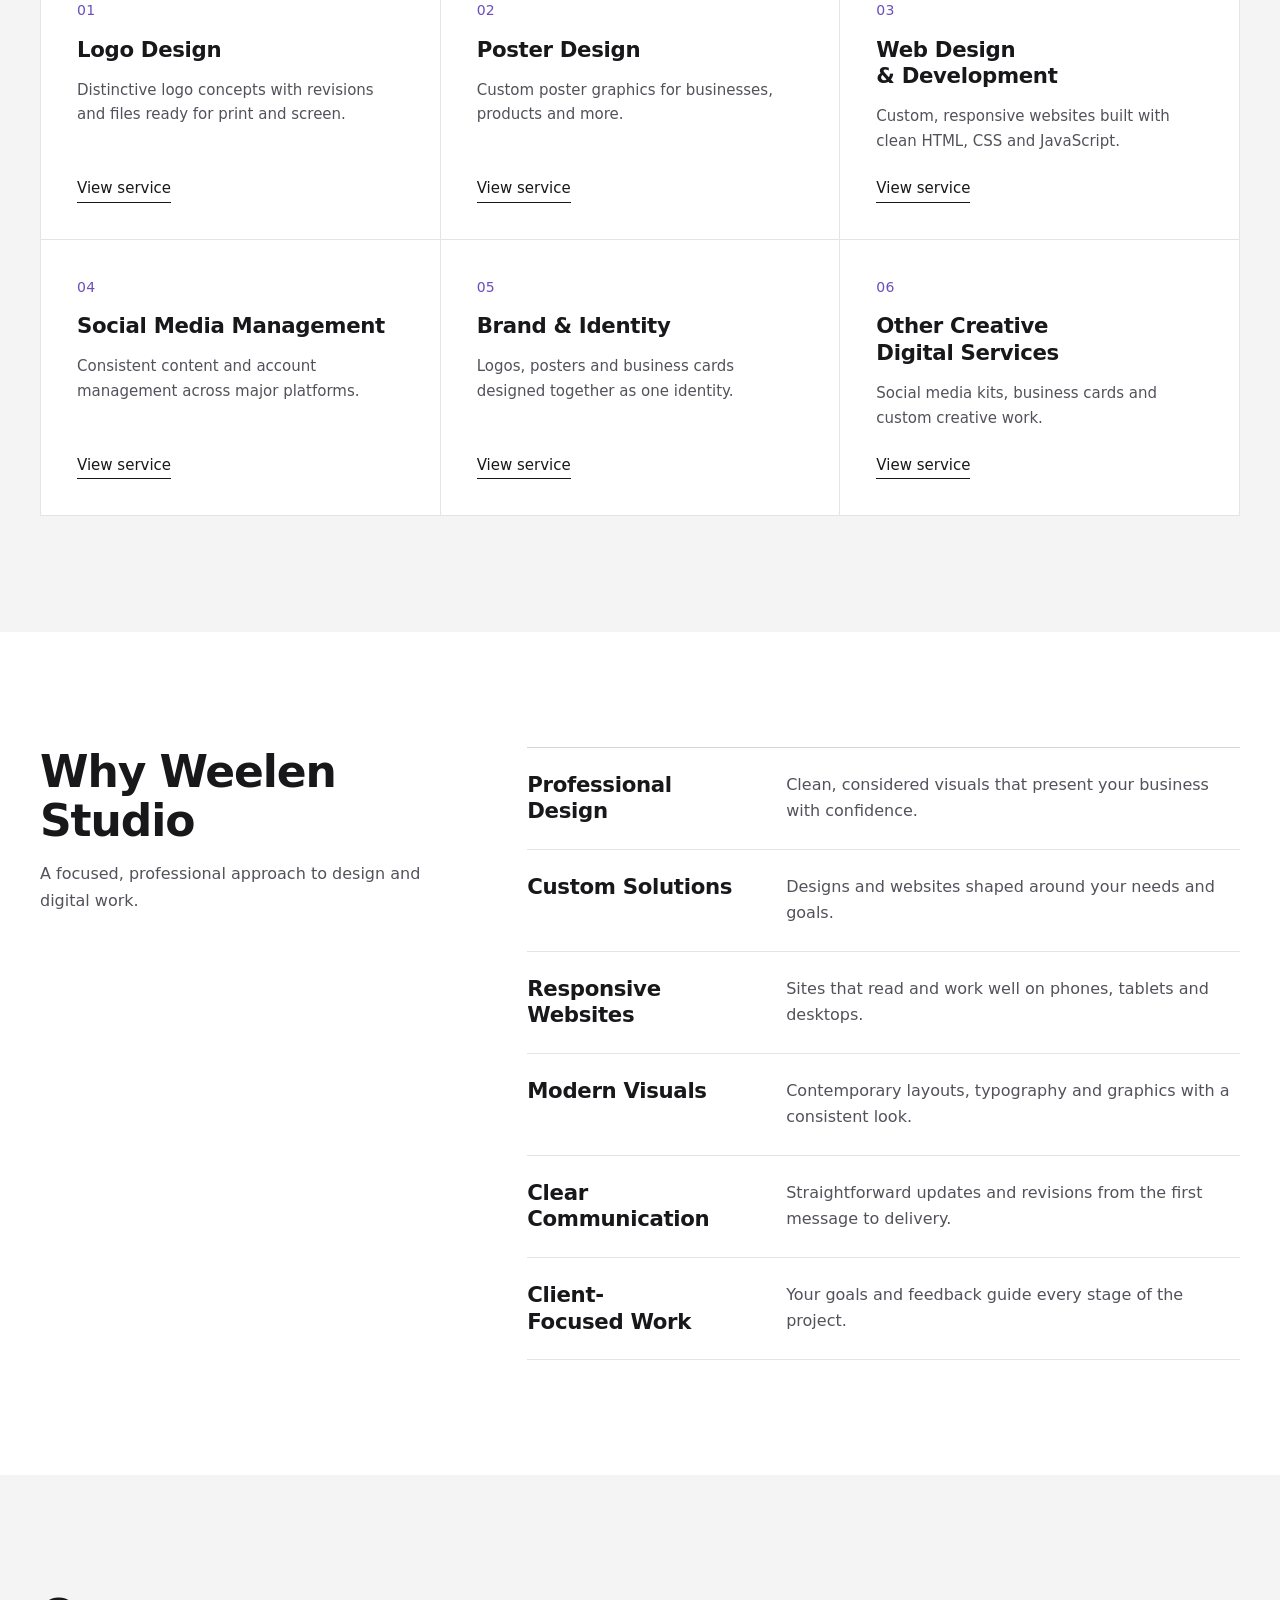
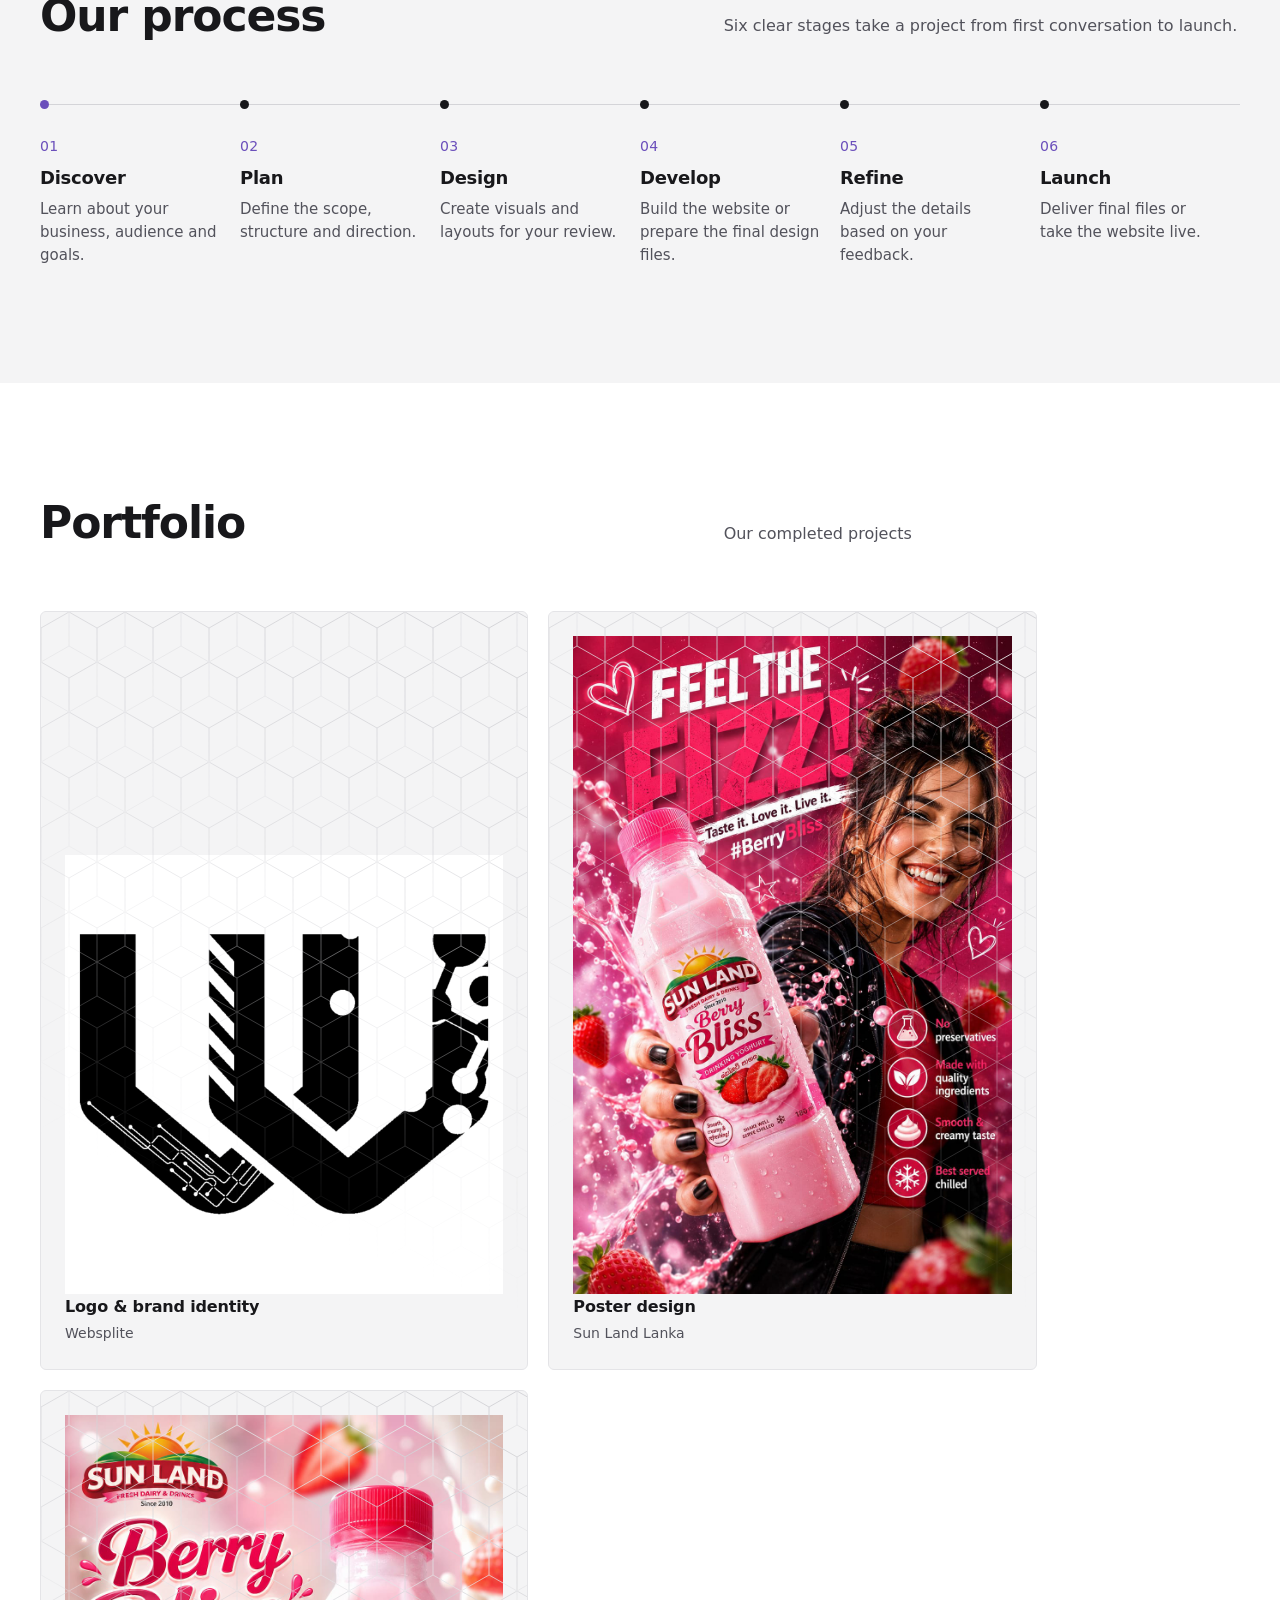
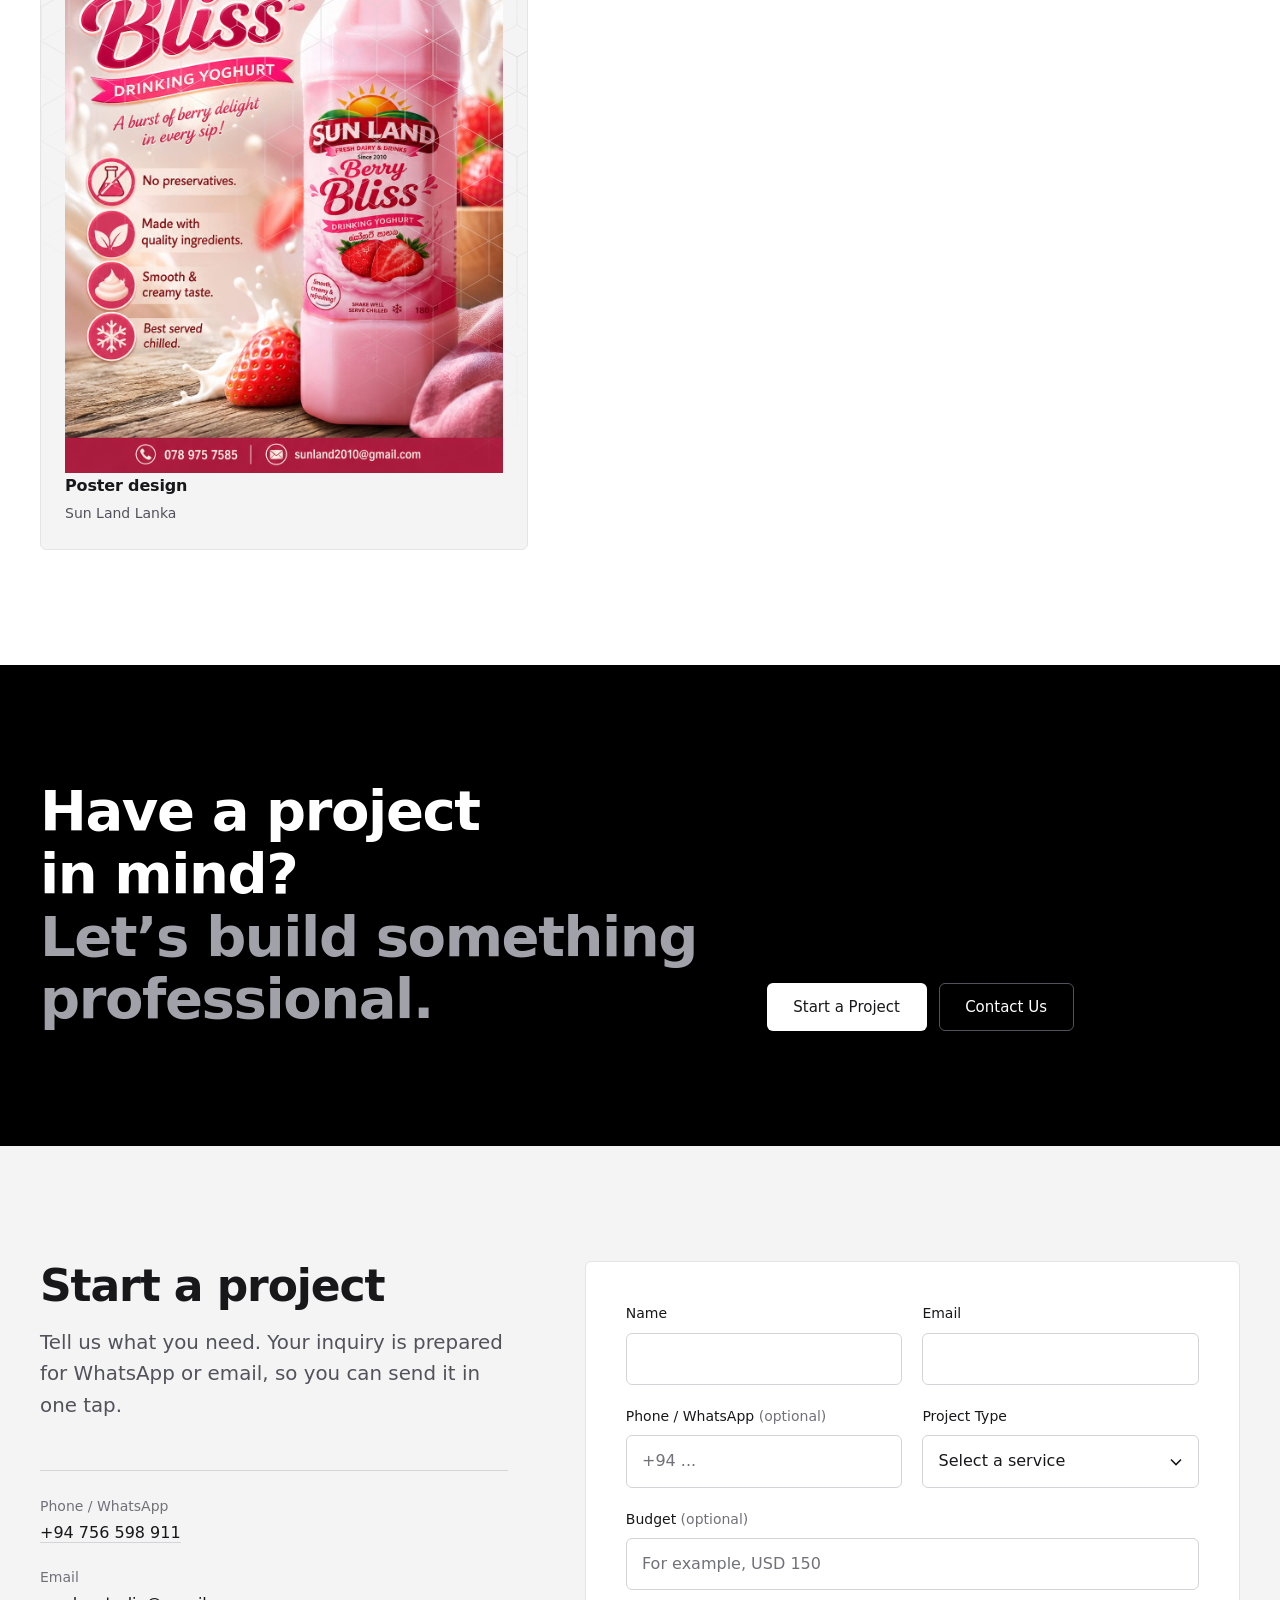
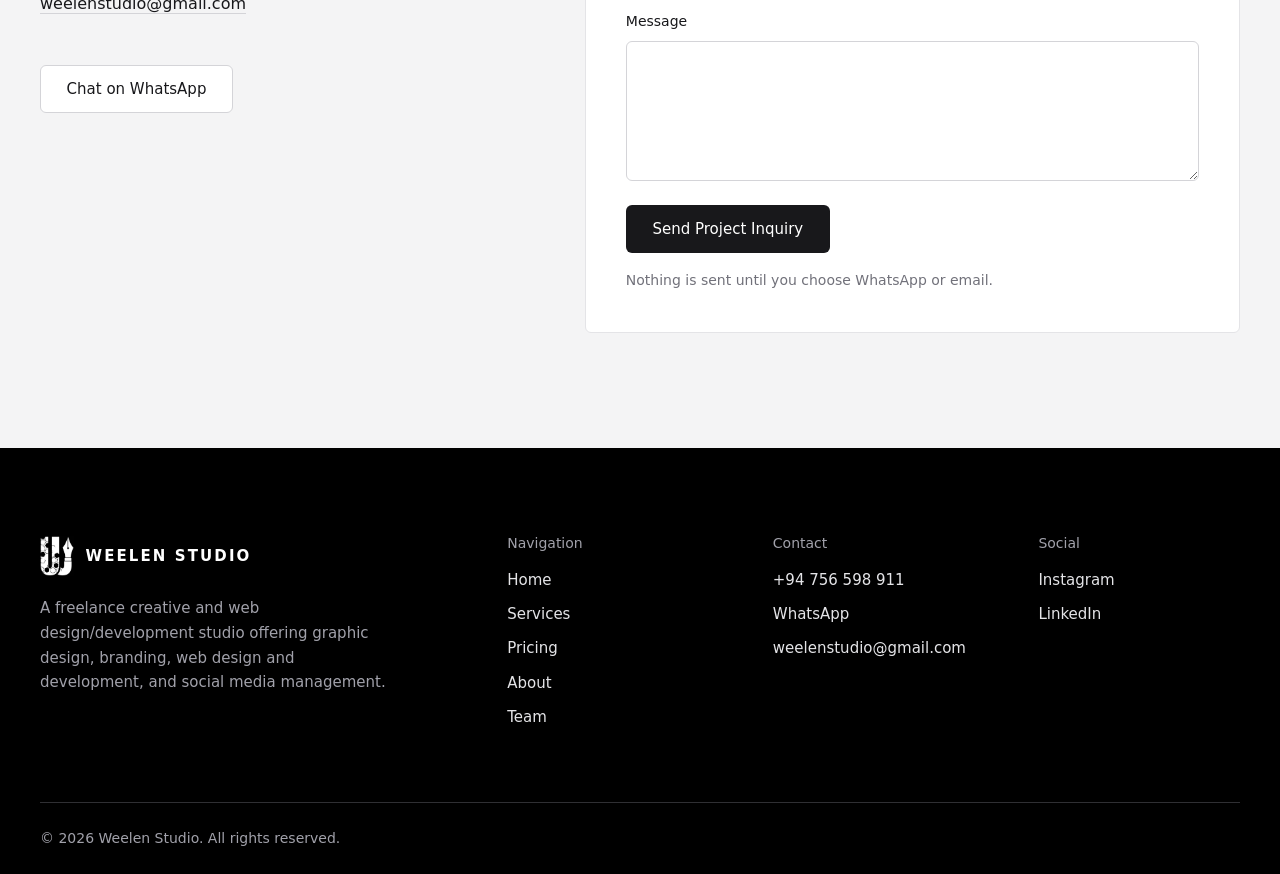
==== commit cc0a5189: "Update index.html" ====
--- a/index.html
+++ b/index.html
@@ -39,6 +39,7 @@
           <li><a class="nav__link" href="price.html">Pricing</a></li>
           <li><a class="nav__link" href="about.html">About</a></li>
           <li><a class="nav__link" href="team.html">Team</a></li>
+          <li><a class="nav__link" href="career.html">Career</a></li>
         </ul>
         <a class="btn btn--primary btn--sm nav__cta" href="#contact">Start a Project</a>
       </nav>
--- a/style.css
+++ b/style.css
@@ -854,7 +854,7 @@
   -webkit-mask-image: radial-gradient(circle at 50% 45%, transparent 22%, #000 90%);
   mask-image: radial-gradient(circle at 50% 45%, transparent 22%, #000 90%);
 }
-.founder__photo img { position: relative; width: 550px; height: 950px; opacity: 0.9; }
+.founder__photo img { position: relative; width: 599px; height: 650px; opacity: 0.9; }
 .founder__photo figcaption { position: absolute; left: 1.25rem; bottom: 1rem; font-size: var(--fs-sm); color: var(--text-muted); }
 .founder__body { display: grid; gap: 1.5rem; justify-items: start; }
 .founder__role { font-size: var(--fs-lead); color: var(--accent); font-weight: 500; }
